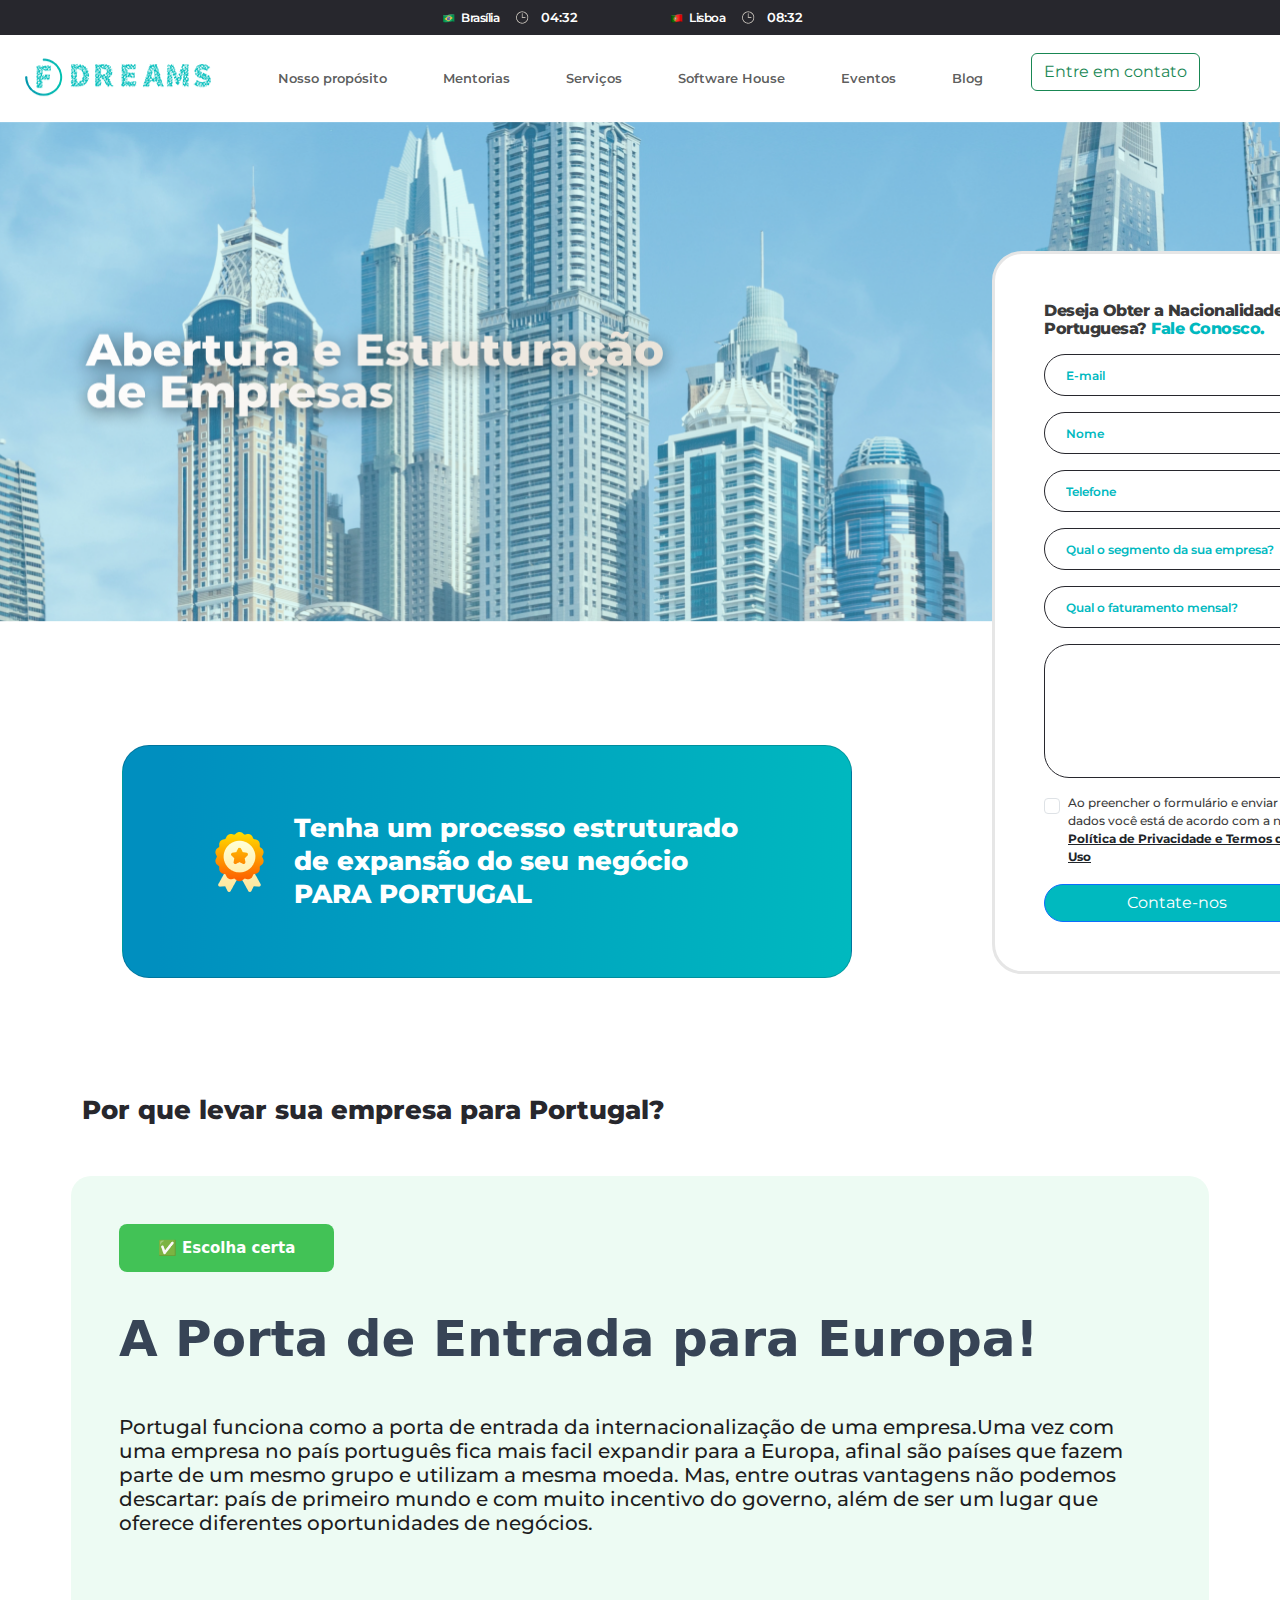
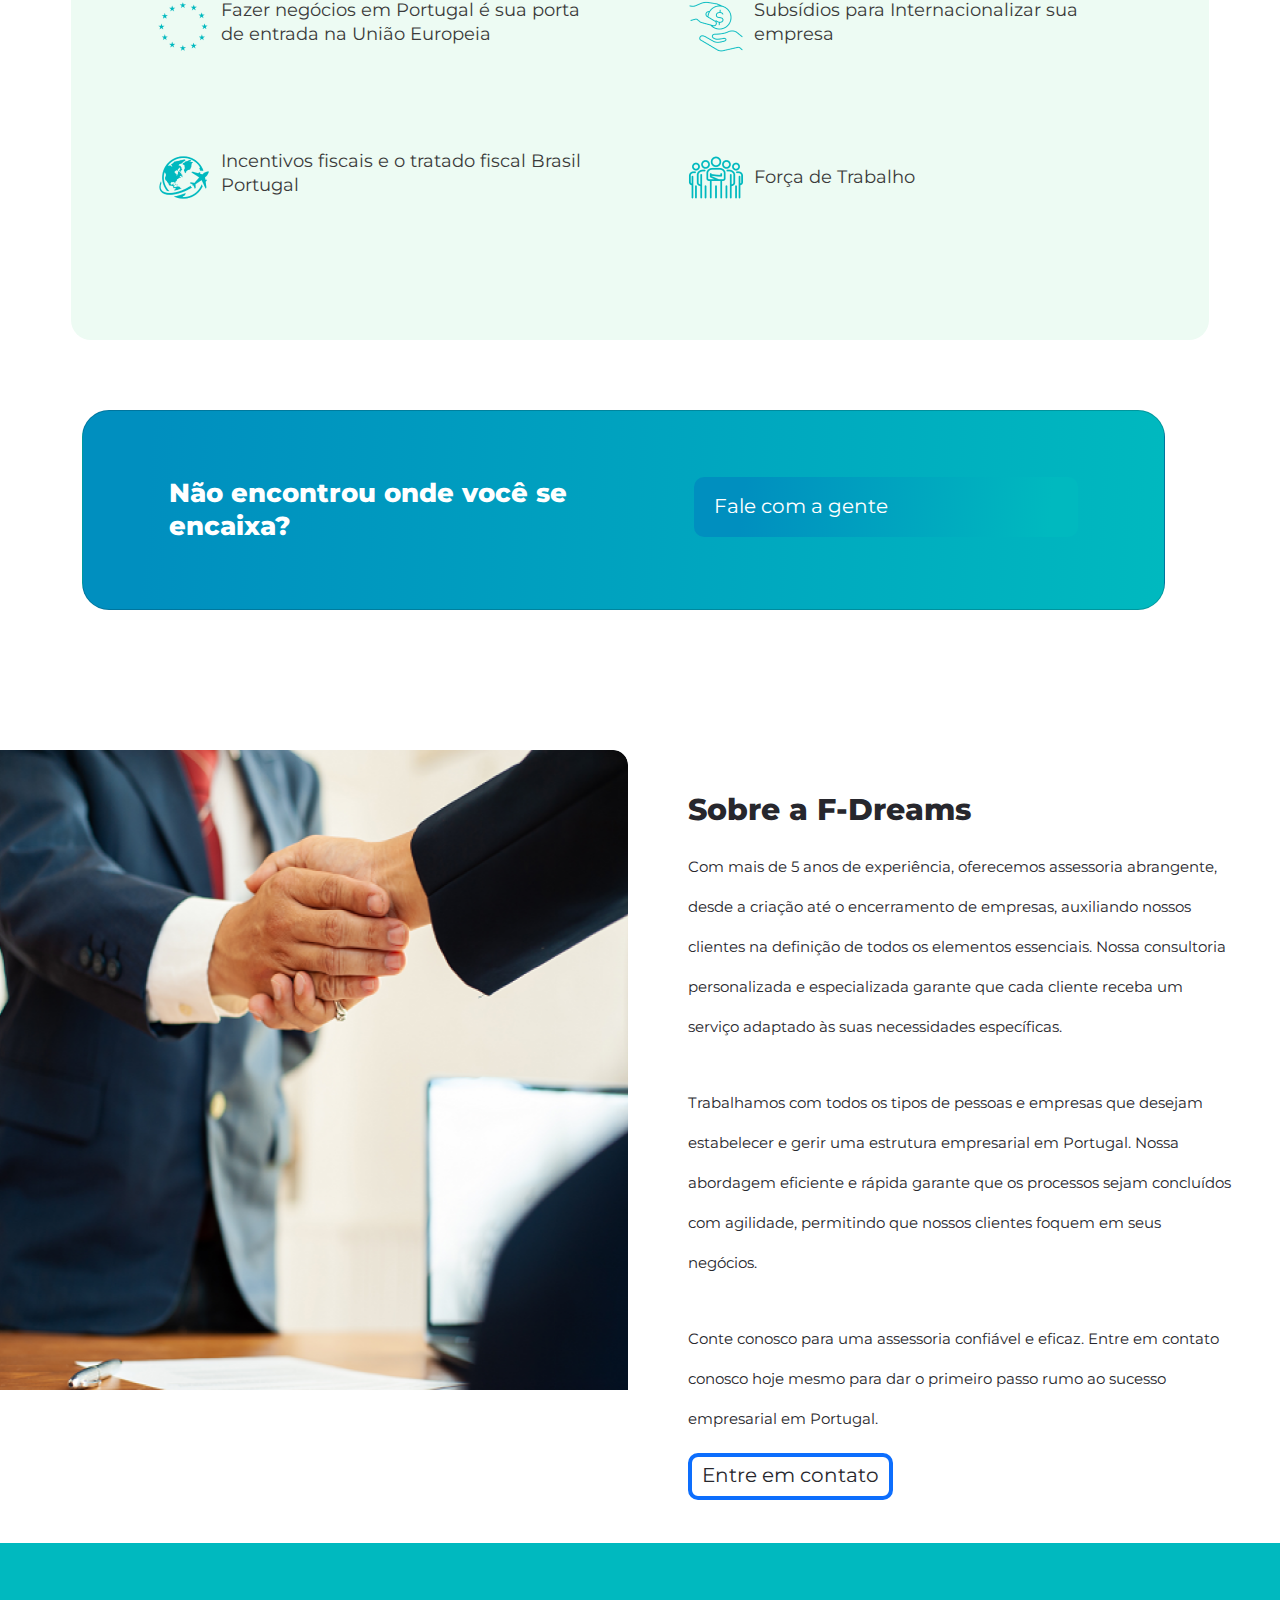
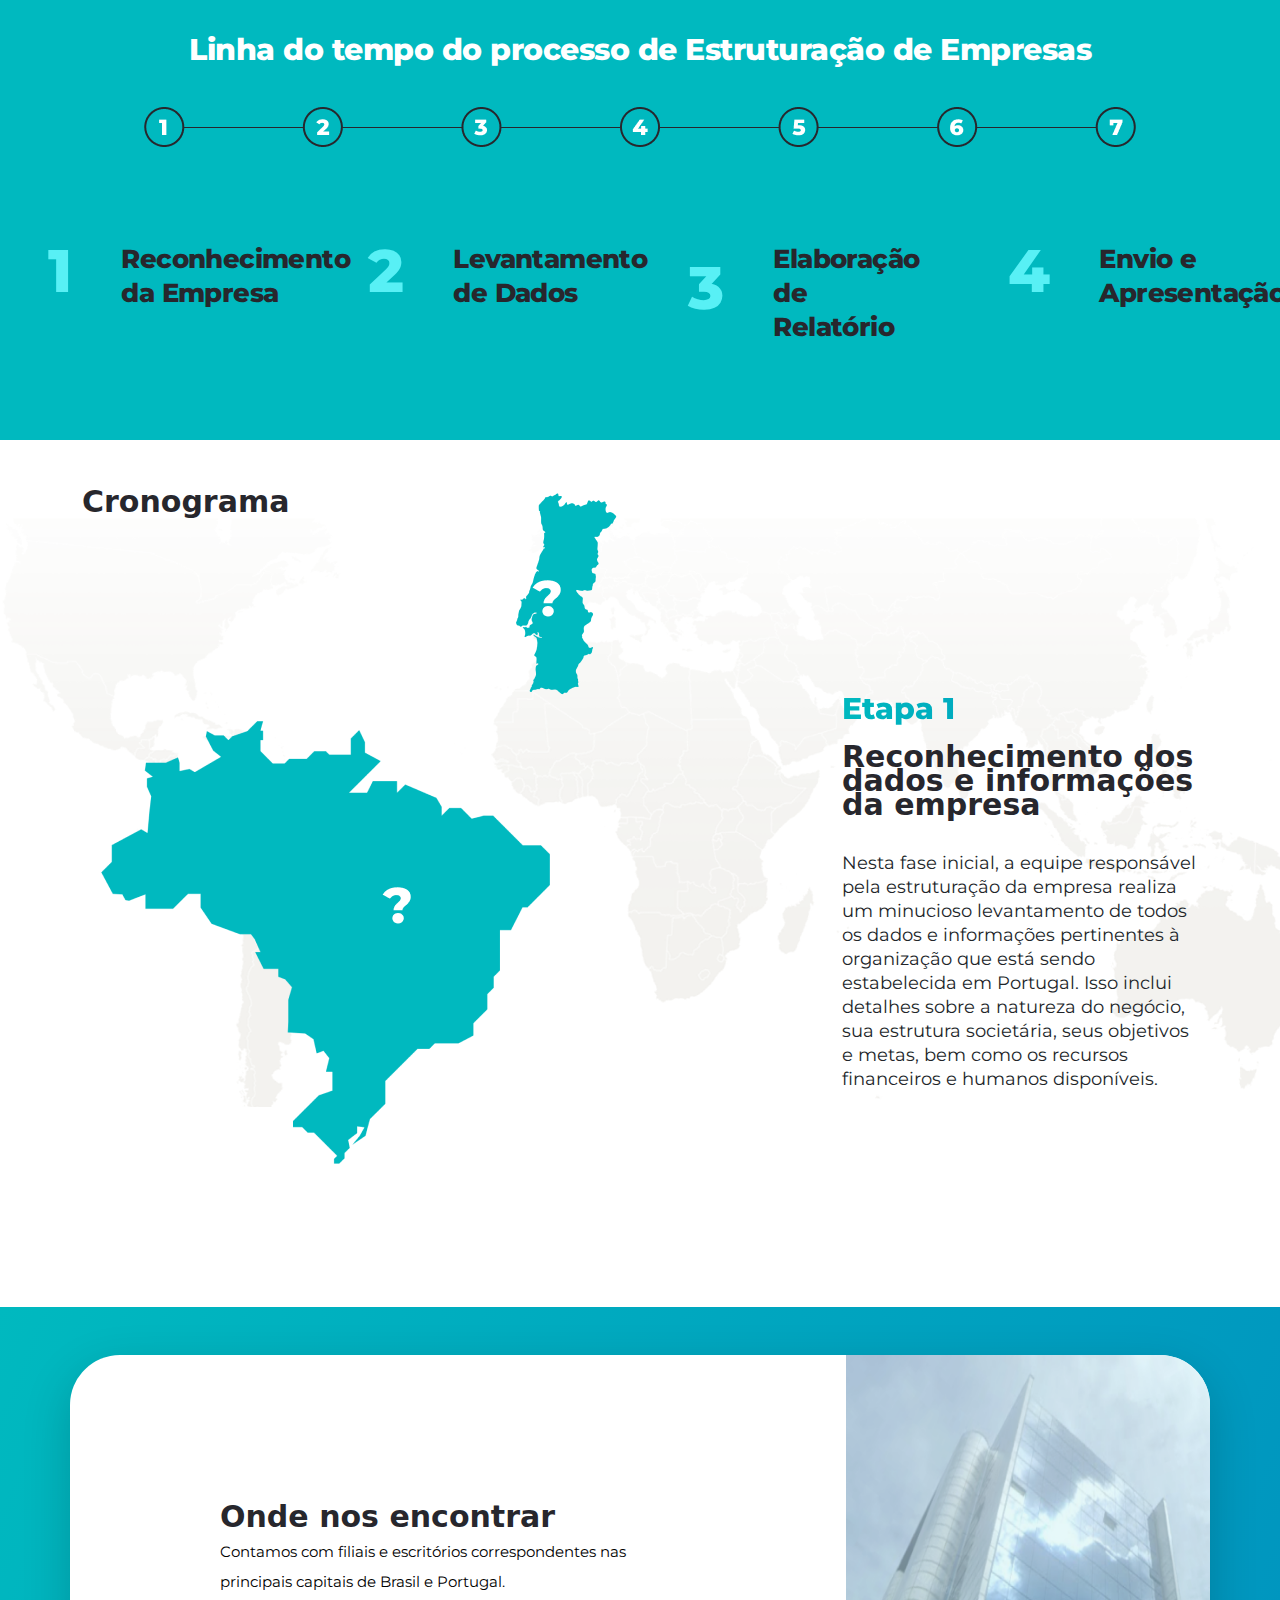
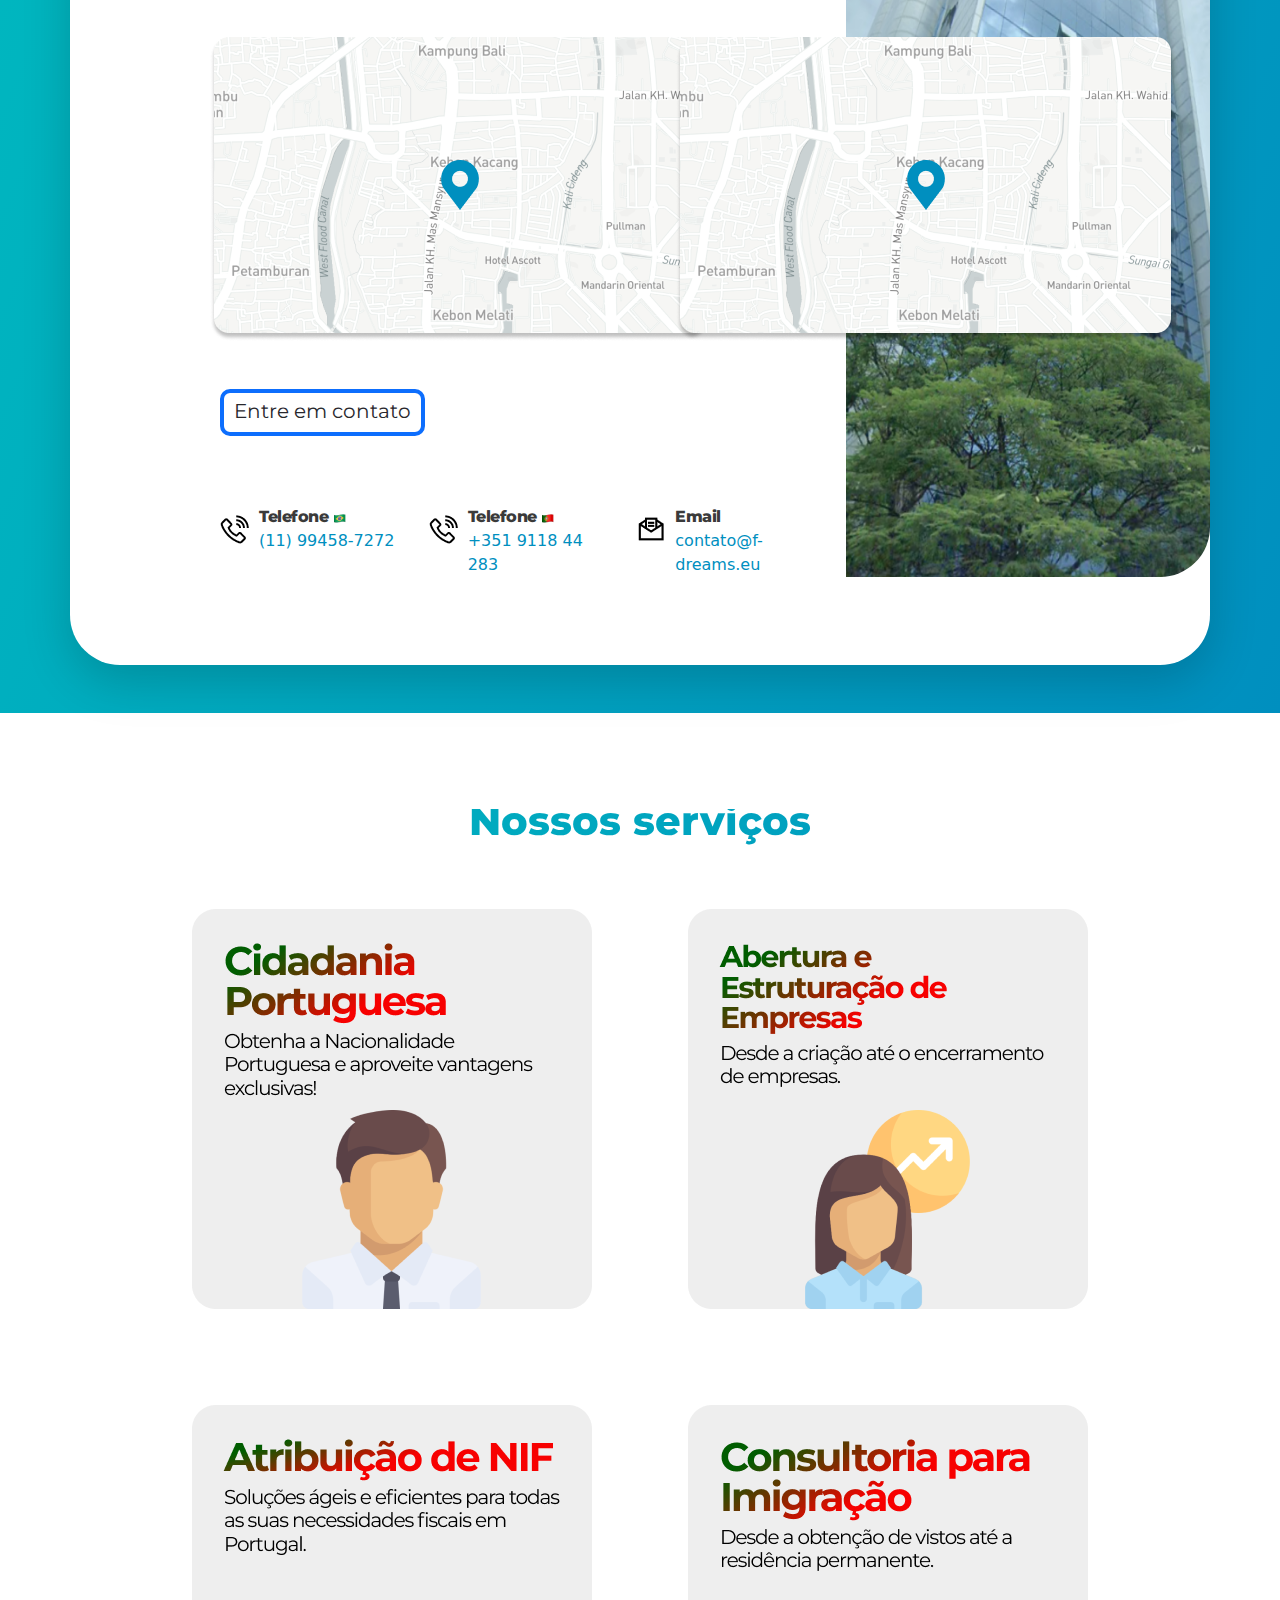
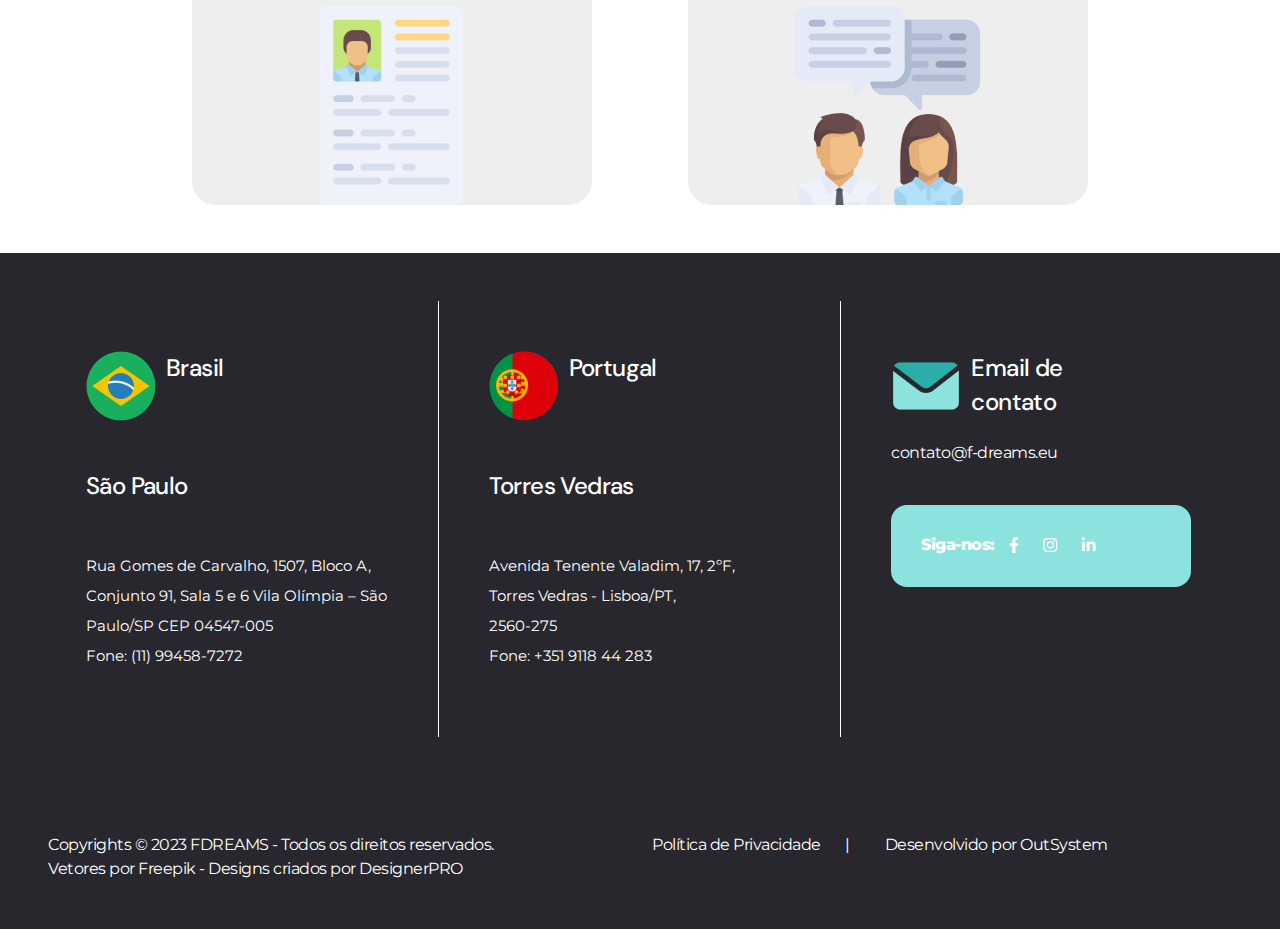
==== abertura-e-estruturacao.html @ ba60e64e "New page" ====
<!DOCTYPE html>
<html lang="en">
<head>
    <meta charset="UTF-8">
    <meta name="viewport" content="width=device-width, initial-scale=1.0">
    <link rel="stylesheet" href="./css/style.css">
    <link rel="stylesheet" href="https://cdn.jsdelivr.net/npm/bootstrap@5.3.2/dist/css/bootstrap.min.css">
    <title>abertura-e-estruturacao</title>
</head>
<body>
  
    <div class="container-fluid topNavBar">

        <div class="topbar-content">
            <img src="./images/brasilia.png" alt="brasilia">
            <span class="brasilia-text">Brasília</span>
            <img src="./images/SVG_margin.png" alt="brasilia">
            <span class="brasilia-time text-white">12:13h</span>
        </div>
        <div class="topbar-content">
            <img src="./images/pt.png" alt="Lisboa">
            <span class="brasilia-text">Lisboa</span>
            <img src="./images/SVG_margin.png" alt="clock">
            <span class="pt-time text-white">12:13h</span>

        </div>

    </div>
    <div class="container-fluid NavBar">
        <nav class="navbar navbar-expand-lg">
            <div class="container-fluid">
              <!-- Logo on the left -->
              <a class="navbar-brand" href="#">
                <img src="./images/image 2.png" alt="Your Logo" width="100%">
              </a>
              <button class="navbar-toggler" type="button" data-bs-toggle="collapse" data-bs-target="#navbarNav" aria-controls="navbarNav" aria-expanded="false" aria-label="Toggle navigation">
                <span class="navbar-toggler-icon"></span>
              </button>
              <!-- Navigation items on the right -->
              <div class="collapse navbar-collapse justify-content-end" id="navbarNav">
                <ul class="navbar-nav">
                  <li class="nav-item">
                    <a class="nav-link" href="#">Nosso propósito</a>
                  </li>
                  <li class="nav-item">
                    <a class="nav-link" href="#">Mentorias</a>
                  </li>
                  <li class="nav-item">
                    <a class="nav-link" href="#">Serviços</a>
                  </li>
                  <li class="nav-item">
                    <a class="nav-link" href="#">Software House</a>
                  </li>
                  <li class="nav-item">
                    <a class="nav-link" href="#">Eventos</a>
                  </li>
                  <li class="nav-item">
                    <a class="nav-link" href="#">Blog</a>
                  </li>
                  <li class="nav-item">
                    <button class="btn btn-outline-success me-2" type="button">Entre em contato</button>
                </li>
                </ul>
              </div>
            </div>
          </nav>
    </div>
    <div class="container-fluid home-banner-abetura">
        <div class="card card-form">
            <div class="card-body">
               <div class="pb-3"> Deseja Obter a Nacionalidade Portuguesa? <span class="pb-3" style="color: #00B9BF;">Fale Conosco.</span></div>
               <form class="row g-3">
                <div class="col-md-12">
                  <input type="email" placeholder="E-mail" class="form-control custom-input" id="inputEmail4">
                </div>
                <div class="col-md-12">
                  <input type="password" class="form-control custom-input" placeholder="Nome" id="inputPassword4">
                </div>
                <div class="col-12">
                  <input  type="text" class="form-control custom-input" id="inputAddress" placeholder="Telefone">
                </div>
                <div class="col-md-12">
                  <input type="text" class="form-control custom-input" id="inputAddress2" placeholder="Qual o segmento da sua empresa?">
                </div>
                <div class="col-md-12">
                  <input type="text" class="form-control custom-input" id="inputAddress2" placeholder="Qual o faturamento mensal?">
                </div>
                <div class="col-md-12">
                  <textarea type="text" rows="5" class="form-control" id="inputCity"></textarea>
                </div>
      
                <div class="col-md-12">
                  <div class="form-check">
                    <input class="form-check-input" type="checkbox" id="gridCheck">
                    <label class="form-check-label checkBoxText" for="gridCheck">
                        Ao preencher o formulário e enviar seus dados você está de acordo com a nossa <b><a class="text-dark">Política de Privacidade e Termos de Uso</a></b>
                    </label>
                  </div>
                </div>
                <div class="col-12">
                  <button type="submit" class="btn btn-primary from-btn">Contate-nos</button>
                </div>
              </form>
            </div>
        </div>
        <div class="card blue-card" style="top: -30px;">
            <div class="card-body d-flex align-items-center">
              <div class="best-seller-img">
                <img src="./images/best-seller 1.png" alt="">
              </div>
              <div class="best-seller-text">
                <span>Tenha um processo estruturado de expansão do seu negócio PARA PORTUGAL</span>
              </div>
            </div>
          </div>
    </div>

    <div class="container-fluid" style="padding-top: 5rem;">
      <div class="image-gallary">
        <div class="container">
          <span class="img-heading">Por que levar sua empresa para Portugal?</span>
          <div class="row">
            <div class="container section-2">
               <div class="row">
                 <div class="container p-5">
                  <div class="row">
                    <div class="col-md-12">
                      <div class="green-box">
                        ✅ Escolha certa
                      </div>
                    </div>
                    <div class="col-md-12">
                      <h1 class="green-box-heading">A Porta de Entrada para Europa!</h1>
                      <p class="green-box-p">Portugal funciona como a porta de entrada da internacionalização de uma empresa.Uma vez com uma empresa no país português fica mais facil expandir para a Europa, afinal são países que fazem parte de um mesmo grupo e utilizam a mesma moeda. Mas, entre outras vantagens não podemos descartar: país de primeiro mundo e com muito incentivo do governo, além de ser um lugar que oferece diferentes oportunidades de negócios.</p>
                    </div>
                    
                  </div>
                  <div class="row">

                    <div class="col-md-6 d-flex p-5">
                      <div>
                        <img src="./images/11.png" alt="">
                      </div>
                      <div style="padding-left: 10px;">
                        <span class="green-box-span">Fazer negócios em Portugal é sua porta de entrada na União Europeia</span>
                      </div>
                    </div>

                    <div class="col-md-6 d-flex p-5">
                     <div>
                      <img src="./images/13.png" alt="">
                     </div>
                      <div  style="padding-left: 10px;">
                        <span class="green-box-span">Subsídios para Internacionalizar sua empresa</span>
                      </div>
                    </div>

                    <div class="col-md-6  d-flex p-5">
                      <div>
                        <img src="./images/12.png" alt="">
                      </div>
                      <div  style="padding-left: 10px;">
                        <span class="green-box-span">Incentivos fiscais e o tratado 
                          fiscal Brasil Portugal</span>
                      </div>
                    </div>
                 
                    <div class="col-md-6 d-flex p-5 align-items-center">
                      <div>  
                        <img src="./images/14.png" alt="">
                      </div>
                      <div  style="padding-left: 10px;">
                        <span class="green-box-span">Força de Trabalho</span>
                      </div>
                    </div>
                  </div>
                 </div>

               </div>
            </div>
       
            <div class="col-md-12" style="padding-top: 120px;">
              <div class="card blue-card-2">
                <div class="card-body d-flex justify-content-between">
                  <div class="card-content">
                    <span>Não encontrou onde você se encaixa?</span>
                  </div>
                  <div class="card-box-content">
                    <span>Fale com a gente</span>
                  </div>
                </div>
              </div>
            </div>

        </div>
        <div>

        </div>
        
      </div>
      </div>


    </div>

    <div class="container-fluid passport-section">
      <div class="row">
        <div class="col-md-6 img-box" style="padding-left: 0px;">
          <img src="./images/passaporte-brasileiro-e-portugues 2.png" alt="">
        </div>
        <div class="col-md-6 p-5">
   
          <div class="passport-text">
            <div class="headline-text">
              <span>Sobre a F-Dreams</span>
            </div>
            <p style="padding-left: 0px;">Com mais de 5 anos de experiência, oferecemos assessoria abrangente, desde a criação até o encerramento de empresas, auxiliando nossos clientes na definição de todos os elementos essenciais. Nossa consultoria personalizada e especializada garante que cada cliente receba um serviço adaptado às suas necessidades específicas. </p>

             <p style="padding-left: 0px;">Trabalhamos com todos os tipos de pessoas e empresas que desejam estabelecer e gerir uma estrutura empresarial em Portugal. Nossa abordagem eficiente e rápida garante que os processos sejam concluídos com agilidade, permitindo que nossos clientes foquem em seus negócios.</p>  
              
             <p style="padding-left: 0px;"> Conte conosco para uma assessoria confiável e eficaz. Entre em contato conosco hoje mesmo para dar o primeiro passo rumo ao sucesso empresarial em Portugal.</p>
          </div>
          <div class="passport-btn" style="margin-left:0">
  
            <a href=""><span>Entre em contato</span></a>
    
          </div>
         
        </div>

      </div>
    </div>

    <div class="container-fluid portuguese-nationality-timeline">
      <div class="row">
        <div class="container innner-container-1">
          <div class="row">
            <div class="col-md-12 timeline-head-itmes">
              <span>Linha do tempo do processo de Estruturação de Empresas</span>
              <img src="./images/div.etapas.png" alt="">
            </div>

            <div class="col-md-3 p-5">
              <div class="d-flex align-items-center pb-5">
                <div class="item-num">
                  <span>1</span>
              </div>
              <div class="item-content " style="padding-left:50px">
                  <div class="item-head">
                    <span>Reconhecimento
                      da Empresa</span>
                  </div>
              </div>

              </div>
            </div>

            <div class="col-md-3 p-5">
              <div class="d-flex align-items-center pb-5">
                <div class="item-num">
                  <span>2</span>
              </div>
              <div class="item-content " style="padding-left:50px">
                  <div class="item-head">
                    <span>Levantamento de Dados</span>
                  </div>
              </div>

              </div>
            </div>

            <div class="col-md-3 p-5">
              <div class="d-flex align-items-center pb-5">
                <div class="item-num">
                  <span>3</span>
              </div>
              <div class="item-content " style="padding-left:50px">
                  <div class="item-head">
                    <span>Elaboração de Relatório</span>
                  </div>
              </div>

              </div>
            </div>

            <div class="col-md-3 p-5">
              <div class="d-flex align-items-center pb-5">
                <div class="item-num">
                  <span>4</span>
              </div>
              <div class="item-content " style="padding-left:50px">
                  <div class="item-head">
                    <span>Envio e Apresentação</span>
                  </div>
              </div>

              </div>
            </div>

          </div>
     
        </div>
       

      </div>
    </div>


  <div class="container-fluid section-1" style="
  margin-top: 50px;
">
     <div class="row">
      <div class="col-md-12">
        <div class="container">
          <div class="row">
             <div class="col-md-4">
              <h1 class="global-text-design">Cronograma</h1>
             </div>
             <div class="col-md-8">
              <div class="abetura-map1">
                <img src="./images/2.png" alt="">
              </div>
              <div class="abetura-map1-icon">
                <img src="./images/_.png" alt="">
              </div>

             </div>
          </div>
          <div class="row">
    
             <div class="col-md-8">
              <div class="abetura-map2">
                <img src="./images/1.png" alt="">
              </div>
              <div class="abetura-map2-icon">
                <img src="./images/_.png" alt="">
              </div>

             </div>
             <div class="col-md-4 lower-ma-side-content" style="margin-top: 170px;">
              <h2 class="pb-3">Etapa 1</h2>
              <h3 class="pb-3">Reconhecimento dos dados e 
                informações da empresa</h3>
              <p class="text-dark">Nesta fase inicial, a equipe responsável pela estruturação da empresa realiza um minucioso levantamento de todos os dados e informações pertinentes à organização que está sendo estabelecida em Portugal. Isso inclui detalhes sobre a natureza do negócio, sua estrutura societária, seus objetivos e metas, bem como os recursos financeiros e humanos disponíveis.</p>

             </div>
          </div>
        </div>
      </div>
    </div>
  </div>

  <div class="container-fluid p-5" style="background: linear-gradient(112deg, #00B9BF 0%, #008FBF 100%); margin-top: 200px;
  ">
    <div class="container bg-white rounded-lg shadow-lg " style="border-radius: 50px;padding: 0px;height: 910px;">
        <div class="row">
            <div class="col-md-8">
                <div class="content-text">
                  <h1 class="global-text-design">Onde nos encontrar</h1>
                  <p class= global-text-design-p" style=" color: black;">Contamos com filiais e escritórios correspondentes nas principais capitais de Brasil e Portugal.</p>
                </div>
                <div class="container" style="position: relative; margin-top: -126px;">
                  <div class="row">
                     <div class="col-md-6"  style="
                     padding-left: 140px;
                 ">
                      <img src="./images/Component 6.png" alt="">
                     </div>
                     <div class="col-md-6"  style="
                     padding-left: 230px;
                 ">
                      <img src="./images/Component 6.png" alt="">
                     </div>

                  
                  </div>
       
                </div>
                <div class="passport-btn" style="padding-top:50px; padding-left: 100px;">
  
                  <a href=""><span>Entre em contato</span></a>
          
                </div>
                <div class="row mt-4" style="padding-left:150px;padding-top: 50px;">
                  <div class="col-md-4  d-flex">
                    <div style="
                    padding-top: 10px;
                    padding-right: 10px;
                ">
                      <img src="./images/Frame 831.png" alt="">

                    </div>
                    <div>
                      <span>Telefone <img src="./images/brasilia.png" alt=""></span><br>
                      <a style="text-decoration: none; color: #008FBF;" href="">(11) 99458-7272</a>
                    </div>
                  
                  
  
                  </div>
                  <div class="col-md-4 d-flex">
                    <div style="
                    padding-top: 10px;
                    padding-right: 10px;
                ">
                      <img src="./images/Frame 831.png" alt="">
                    </div>
                    <div>
                      <span>Telefone <img src="./images/pt.png" alt=""></span><br>
                      <a  style="text-decoration: none; color: #008FBF;" href="">+351 9118 44 283</a>
                    </div>
                
                     
                  </div>
                  <div class="col-md-4 d-flex">
                    <div  style="
                    padding-top: 10px;
                    padding-right: 10px;
                ">
                      <img src="./images/Frame 833.png" alt="">
                    </div>
                    <div>
                      <span>Email</span><br>
                      <a  style="text-decoration: none; color: #008FBF;" href=""> contato@f-dreams.eu </a>
                    </div>
                   
                    
                    
                  </div>
              </div>
            </div>
            <div class="col-md-4 d-flex justify-content-end "  >
                <div class="overflow-hidden" style="width: 100%; height: auto;">
                    <img src="./images/Mask group.png" alt="Image" class="w-100 h-100" style="border-radius:0px 50px 50px 0px;">
                </div>
            </div>
        </div>

    </div>
</div>
<div class="container-fluid pt-5 mt-5">
  <div class="row">
    <h1 style="
    font-family: Montserrat;
    font-size: 40px;
    font-weight: 800;
    line-height: 24px;
    letter-spacing: 0em;
    text-align: center;
    background: linear-gradient(90.64deg, #00B9BF 0%, #008FBF 107.98%);
    -webkit-background-clip: text; /* For Safari/Chrome */
    background-clip: text;
    color: transparent;
    padding-bottom: 20px;"
    >Nossos serviços</h1>
      <div class="col-md-6 p-5">
          <div class="d-flex justify-content-center " style="float: right;">
              <img src="./images/Top Card.png" alt="">
          </div>
      </div>
      <div class="col-md-6 p-5">
          <div class="d-flex justify-content-center" style="float: left;">
              <img src="./images/Top Card (1).png" alt="">
          </div>
      </div>
      <div class="col-md-6 p-5">
          <div class="d-flex justify-content-center" style="float: right;">
              <img src="./images/Bottom Card.png" alt="">
          </div>
      </div>
      <div class="col-md-6 p-5">
          <div class="d-flex justify-content-center" style="float: left;">
              <img src="./images/Bottom Card (1).png" alt="">
          </div>
      </div>
  </div>
</div>
<div class="container-fluid" style="background-color: #27272D">
  <div class="row">
    <div class="container p-5">
      <div class="row">
        <div class="col-md-4" style="border-right: 1px solid white;padding: 50px;">
          <div class="d-flex pb-5">
             <div>
                <img src="./images/4.png" alt="">
             </div>
             <div style="padding-left: 10px;">
              <span class="country-font ">Brasil</span>
             </div>
            
          </div>
          <span class="country-font" style="padding-top: 10px;">São Paulo</span>
          <p class="pt-5">Rua Gomes de Carvalho, 1507, Bloco A,<br>
            Conjunto 91, Sala 5 e 6 Vila Olímpia – São <br>
            Paulo/SP CEP 04547-005 <br>
            Fone: (11) 99458-7272</p>
        </div>
        <div class="col-md-4"style="border-right: 1px solid white;padding: 50px;">
          <div class="d-flex pb-5">
            <div>
               <img src="./images/3.png" alt="">
            </div>
            <div style="padding-left: 10px;">
             <span class="country-font ">Portugal</span>
            </div>
           
         </div>
         <span class="country-font" style="padding-top: 10px;">Torres Vedras</span>
         <p class="pt-5">Avenida Tenente Valadim, 17, 2ºF,<br>
          Torres Vedras - Lisboa/PT,<br>
          2560-275 <br>
          Fone: +351 9118 44 283</p>
        </div>
        <div class="col-md-4"style="padding: 50px;">
          <div class="d-flex" style="padding-bottom: 20px;
          ">
            <div>
               <img src="./images/2 (1).png" alt="">
            </div>
            <div style="padding-left: 10px;">
             <span class="country-font ">Email de <br> contato</span>
            </div>
           
         </div>
         <span style="padding-top: 20px; padding-bottom: 10px; color: #FFFFFF;font-weight: 400; font-size: 16px;">contato@f-dreams.eu</span>

         <div style="width: 300px;
         height:82px;
         padding: 23.2px 79.37px 24.21px 30px;
         border-radius: 16px;
         background: #8CE3DE;
         margin-top: 40px;
        ">
          <span class="text-white">Siga-nos: <img src="./images/List (1).png" alt=""></span>
         </div>
      
        </div>
       
      </div>
    </div>
    <div class="container p-5">
      <div class="row">
        <div class="col-md-6">
          <span style=" color: #FFFFFF;font-weight: 400; font-size: 16px;">Copyrights © 2023 FDREAMS - Todos os direitos reservados. <br>
            Vetores por Freepik - Designs criados por DesignerPRO</span>
        </div>
    
        <div class="col-md-6">
          <div class="footer-bottom-link">
            <span style=" color: #FFFFFF;font-weight: 400; font-size: 16px;">Política de Privacidade &nbsp; &nbsp;&nbsp; &nbsp;|&nbsp; &nbsp;&nbsp; &nbsp;&nbsp; &nbsp; Desenvolvido por OutSystem</span>
          </div>
        </div>

      </div>
    </div>

  </div>

</div>

    <script src="./js/main.js"></script>
    <script src="https://cdn.jsdelivr.net/npm/bootstrap@5.3.2/dist/js/bootstrap.bundle.min.js"></script>
</body>
</html>
---- css/style.css ----
@import url('https://fonts.googleapis.com/css2?family=DM+Sans:opsz,wght@9..40,500&family=Montserrat:wght@300;400;600;700&family=Roboto:wght@400;500&display=swap');
body{
    padding: 0;
    margin: 0;
    font-family: Montserrat;
}
.topNavBar{

  background-color: #27272D;
  width: 100vw;
  height: 35px;
  display: flex;
  align-items: center;
  justify-content: center;

}
.topbar-content{

    width: 227.98px;
    height: 35px;
    padding: 0px 55px 0px 30px;
    
}
.brasilia-text{

    font-family: Montserrat;
    font-size: 12px;
    font-weight: 600;
    line-height: 35px;
    color: white;

}
.brasilia-time{

    font-family: Montserrat;
    font-size: 13px;
    font-weight: 600;
    line-height: 35px;
    letter-spacing: 0em;
    text-align: left;    

}
.pt-time{

    font-family: Montserrat;
    font-size: 13px;
    font-weight: 600;
    line-height: 35px;
    letter-spacing: 0em;
    text-align: left;    

}
.NavBar{
    
    padding-right: 40px !important;
}
.nav-item{
 
    font-family: Montserrat;
    font-size: 13px;
    font-weight: 600;
    line-height: 35px;
    letter-spacing: 0em;
    text-align: left;
    padding-right: 20px;
    padding-left: 20px;
}
.home-banner{
    background-image: url('../images/Hero\ Banner.png');
    height: 500px;
    width: 100vw;
}
.card-form{

    width: 370px;
    height: 610.97px;
    top: 129.13px;
    left: 980px;
    padding: 32px 33px 33px 33px !important;
    border-radius: 30px !important;
    border: 3px solid #E6E6E6 !important;
    
}
.card-body div, span{

    font-family: Montserrat;
    font-size: 16px;
    font-weight: 800;
    line-height: 18px;
    letter-spacing: -0.5px;
    text-align: left;
    color: #3A3A3A;

    
    
}
.from-btn{
    width: 100%;
    border: 1px;
    border-radius:30px !important ;
    background-color: #00B9BF !important;
}
.checkBoxText{

    font-family: Montserrat;
    font-size: 12px;
    font-weight: 500;
    line-height: 18px;
    letter-spacing: 0em;
    text-align: left;

}

.custom-input{

    width: 304px;
    height: 42px;
    padding: 13px 21px 14px 21px !important;
    border-radius: 25px !important;
    border: 1px solid #27272D !important;

}
.custom-input::placeholder{

    font-family: Montserrat;
    font-size: 12px !important;
    font-weight: 600 !important;
    line-height: 15px !important;
    letter-spacing: 0em !important;
    text-align: left !important;
    color: #00B9BF !important;

}
.card-body textarea {
   
    
    resize: none; /* Prevent textarea from being resizable */
    outline: none; /* Remove the default focus outline */
    border-radius: 25px !important;
    border: 1px solid #27272D !important;
}

.blue-card{
    width: 730px;
    height:178.72px;
    left: 110px;
    padding: 50px 70px 50px 70px;
    border-radius: 27px !important;

}
.blue-card{
    background: linear-gradient(93.68deg, #008FBF 6.37%, #00B9BF 100.01%);
    margin-top: -70px;

}
.best-seller-img{

    width: 60px;
    height: 60px;
    margin-right:25px;
}
.best-seller-text span{

    font-family: Montserrat;
    font-size: 26px;
    font-weight: 800;
    line-height: 33px;
    letter-spacing: 0em;
    text-align: left;
    color: white;

}
.image-gallary{
   
    margin-top: 400px;

}
.image-container {
    position: relative;
    overflow: hidden;
    padding-top: 40px;

}

.div-img {
    max-width: 100%;
    height: auto;
}

.div-text {
    position: absolute;
    bottom: 20%;
    left: 40%;
    background-color: #FFFFFF;
    color: #00B9BF;
    padding: 5px 10px;
    font-size: 16px;
    border-radius: 15px;
    text-align: center;
}
.img-heading{

    font-family: Montserrat;
    font-size: 26px;
    font-weight: 800;
    line-height: 14px;
    letter-spacing: 0em;
    text-align: left;
    color: #27272D;

}
.blue-card-2{
width: 97%;
height:160px;
padding: 50px 70px 50px 70px;
border-radius: 27px !important;
background: linear-gradient(93.68deg, #008FBF 6.37%, #00B9BF 100.01%);

}

.card-box-content{

    width:386px;
    height: 60px;
    padding: 20px 0.01px 0px 20px;
    border-radius: 10px;
    border: 2px;
    gap: 10px;
    background: linear-gradient(96.09deg, #008FBF 13.1%, #00B9BF 92.33%);
 
    


}
.card-content span{

    font-family: Montserrat;
    font-size: 26px;
    font-weight: 800;
    line-height: 33px;
    letter-spacing: 0em;
    text-align: left;
    color: white;
    

}
.card-box-content span{

    font-family: Montserrat;
    font-size: 20px;
    font-weight: 400;
    letter-spacing: 0em;
    color: white;

}
.passport-section{
    margin-top: 140px;
}
.img-box img{

    width: 100%;
    height: 640px;
    border-radius: 0px 15px 0px 0px;
}
.headline-img img{
    width: 40px;
    height: 40px;
}
.headline-text span{
    
    font-family: Montserrat;
    font-size: 30px;
    font-weight: 800;
    line-height: 24px;
    letter-spacing: 0em;
    text-align: left;
    color: #27272D;

    

}
.passport-text p{

    font-family: Montserrat;
    font-size: 15px;
    font-weight: 400;
    line-height: 40px;
    letter-spacing: 0em;
    text-align: left;
    padding-top: 20px;
    padding-left: 55px;
    color: #27272D;

}
.passport-btn{

    margin-left: 50px;

}
.passport-btn a{

    text-decoration: none;
    padding: 10px;
    border-radius: 10px;
    border: 4px solid;
    border-color: linear-gradient(95.62deg, #008FBF 10.43%, #00B9BF 77.24%);

}
.passport-btn a span{

    font-family: Montserrat;
    font-size: 20px;
    font-weight: 400;
    line-height: 40px;
    letter-spacing: 0em;
    text-align: left;
    color:  #27272D;

}
.avg-deadlines{

    background: linear-gradient(144.31deg, #00B9BF 20.9%, #008FBF 106.96%);

}
.design-sem-1 img{
    height: 40px;
    width: 40px;
}
.design-sem1-text .heading-span{

    font-family: Montserrat;
    font-size: 30px;
    font-weight: 800;
    line-height: 24px;
    letter-spacing: 0em;
    text-align: left;
    color: #FFFFFF;
    

}
.design-sem1-text{
    margin: 10px 20px;

}
.design-sem1-p{
    padding-top: 50px;

    
}
.design-sem1-p , p{
    text-align: left;
    font-family: Montserrat;
    font-size: 15px;
    font-weight: 400;
    line-height: 30px;
    letter-spacing: 0em;
    text-align: left;
    color: #FFFFFF;
    
}
.table-primary {
    --bs-table-bg: #028ba5 !important;
}

table th{
 
    font-size: 14px;
    font-weight: 800;
    line-height: 14px;
    letter-spacing: -0.5px;
    text-align: left;
    color: white !important;
}
.table-btn a{

    text-decoration: none;
    padding: 10px;
    border-radius: 10px;
    border: 4px solid;
    background: linear-gradient(144.31deg, #00B9BF 20.9%, #008FBF 106.96%);
    border: 4px solid;
    border-color: linear-gradient(95.36deg, #00B9BF 38.33%, #008FBF 95.05%);



}

.table-btn a span{

    font-family: Montserrat;
    font-size: 20px;
    font-weight: 400;
    line-height: 40px;
    letter-spacing: 0em;
    text-align: left;
    color:  #ffffff;

}
.table-text span{
    color: white;
    font-size: 14px;
    font-weight: 500;
    line-height: 21px;
    letter-spacing: 0em;
    text-align: left;
    padding-bottom: 10px;

}
/* portuguese-nationality-timeline */
.portuguese-nationality-timeline{

    padding-top: 100px;
    background: #00B9BF;

}
.timeline-head-itmes{
    text-align: center;
}
.timeline-head-itmes span{

    font-size: 30px;
    font-weight: 800;
    line-height: 14px;
    letter-spacing: -0.5px;
    color: white;


}
.timeline-head-itmes img{
    
    padding-top: 40px;

}
.item-num span{
 color:#58F0F5;
font-size: 60px;
font-weight: 800;
line-height: 34px;
letter-spacing: -0.6000000238418579px;
text-align: center;

}
.item-content .item-head span{

    font-size: 26px;
    font-weight: 800;
    line-height: 34px;
    letter-spacing: -0.6000000238418579px;
    text-align: left;
    color: #27272D;

}
.item-content .item-text span{

    font-size: 20px;
    font-weight: 400;
    line-height: 34px;
    letter-spacing: -0.6000000238418579px;
    text-align: left;
    color: white;

}
.total-div{
    display: flex;
    justify-content: center;
}
.passport-section-img{
    position: absolute;
    left: 100px;
}
.passport-section-banner{
    background: linear-gradient(91.79deg, rgba(0, 185, 191, 0.8) 13.1%, rgba(0, 143, 191, 0.8) 98.12%);
    width: 1162px;
    height: 189px;
    top: 335px;
    border-radius: 10px;
    position:relative ;
}
.passport-section-banner-head h1{
    font-size: 90px;
    font-weight: 900;
    line-height: 40px;
    letter-spacing: -0.055em;
    text-align: left;
    color: white;
}
.passport-section-banner-content{
    text-align: left;
    padding-left: 25px;
}
.passport-section-banner-content h2{

        font-size: 50px;
        font-weight: 700;
        line-height: 40px;
        letter-spacing: -0.055em;
        text-align: left;
        color: white;

}
.passport-section-banner-content, .passport-section-banner-text, .passport-section-banner-link{

    font-size: 30px;
    font-weight: 400;
    line-height: 40px;
    letter-spacing: -0.055em;
    color: white;

}
.section-1{
    background-image: url(../images/div.mapa.png);
    background-size: cover;
    background-position: center;
    background-repeat: no-repeat;
    min-height: 500px; 
    
}
.map1{
    position:absolute;
}
.map1-icon{
    position:relative;
    left: 15px;
}
.map2{
    position:absolute;
}
.map2-icon{
    position:relative;
    top: 170px;
    left: 240px;
   
    
}
.lower-ma-side-content h2{

    font-family: Montserrat;
    font-size: 30px;
    font-weight: 800;
    line-height: 24px;
    letter-spacing: 0em;
    text-align: left;
    background: linear-gradient(92.48deg, #00B9BF 0%, #008FBF 99.83%);
    -webkit-background-clip: text; /* For Safari/Chrome */
    background-clip: text;
    color: transparent;

}
.global-text-design{
    font-size: 30px;
    font-weight: 800;
    line-height: 24px;
    letter-spacing: 0em;
    text-align: left;
    color: #27272D;
}
.global-text-design-p{
    font-size: 18px;
    font-weight: 400;
    line-height: 24px;
    letter-spacing: 0em;
    text-align: left;
    padding-top: 10px;
}
.lower-ma-side-content h3{

    font-size: 30px;
    font-weight: 800;
    line-height: 24px;
    letter-spacing: 0em;
    text-align: left;
    color: #27272D;

}
.lower-ma-side-content p{

    font-size: 18px;
    font-weight: 400;
    line-height: 24px;
    letter-spacing: 0em;
    text-align: left;
    padding-top: 10px;
    

}
.content-text{
    padding: 150px;
}
.country-font{
    font-family: DM Sans;
    font-size: 24px;
    font-weight: 500;
    line-height: 34px;
    letter-spacing: -0.6000000238418579px;
    text-align: left;
    color: #FFFFFF;
    
}
.home-banner-abetura{
    background-image: url('../images/Hero\ Banner2.png');
    background-size: cover;
    height: 500px;
    width: 100vw;
    background-position-x: center;
}

.section-2{
    background-color: #EDFBF3;
    max-width: 1138px !important;
    height: 764px;
    top: 50px;
    position: relative;
    border-radius: 20px;
}
.green-box{
    background-color: #42C256;
    width: 215px;
    height:48px;
    padding: 12px 24px 12px 24px;
    border-radius: 8px;
    color: white;
    font-size: 15px;
    font-weight: 700;
    line-height: 24px;
    letter-spacing: 0px;
    text-align: center;


}
.green-box-heading{
    font-size: 50px;
    font-weight: 700;
    line-height: 55px;
    letter-spacing: 0px;
    text-align: left;
    color: #374456;
    padding-top: 40px;
}
.green-box-p{
    font-size: 20px;
    font-weight: 500;
    line-height: 24px;
    letter-spacing: 0px;
    text-align: left;
    color: #1D1D1D;
    padding-top: 40px;
}
.green-box-span{
    font-size: 18px;
    font-weight: 400;
    line-height: 20px;
    letter-spacing: 0em;
    text-align: left;
    
    
}
.abetura-map1{
    position:absolute;
    
}
.abetura-map1-icon{
    position:relative;
    left: 70px;
    top: 90px;
}
.abetura-map2{
    position:absolute;
    margin-top: 172px;
    ;
}
.abetura-map2-icon{
    position:relative;
    top: 360px;
    left: 300px;
   
    
}
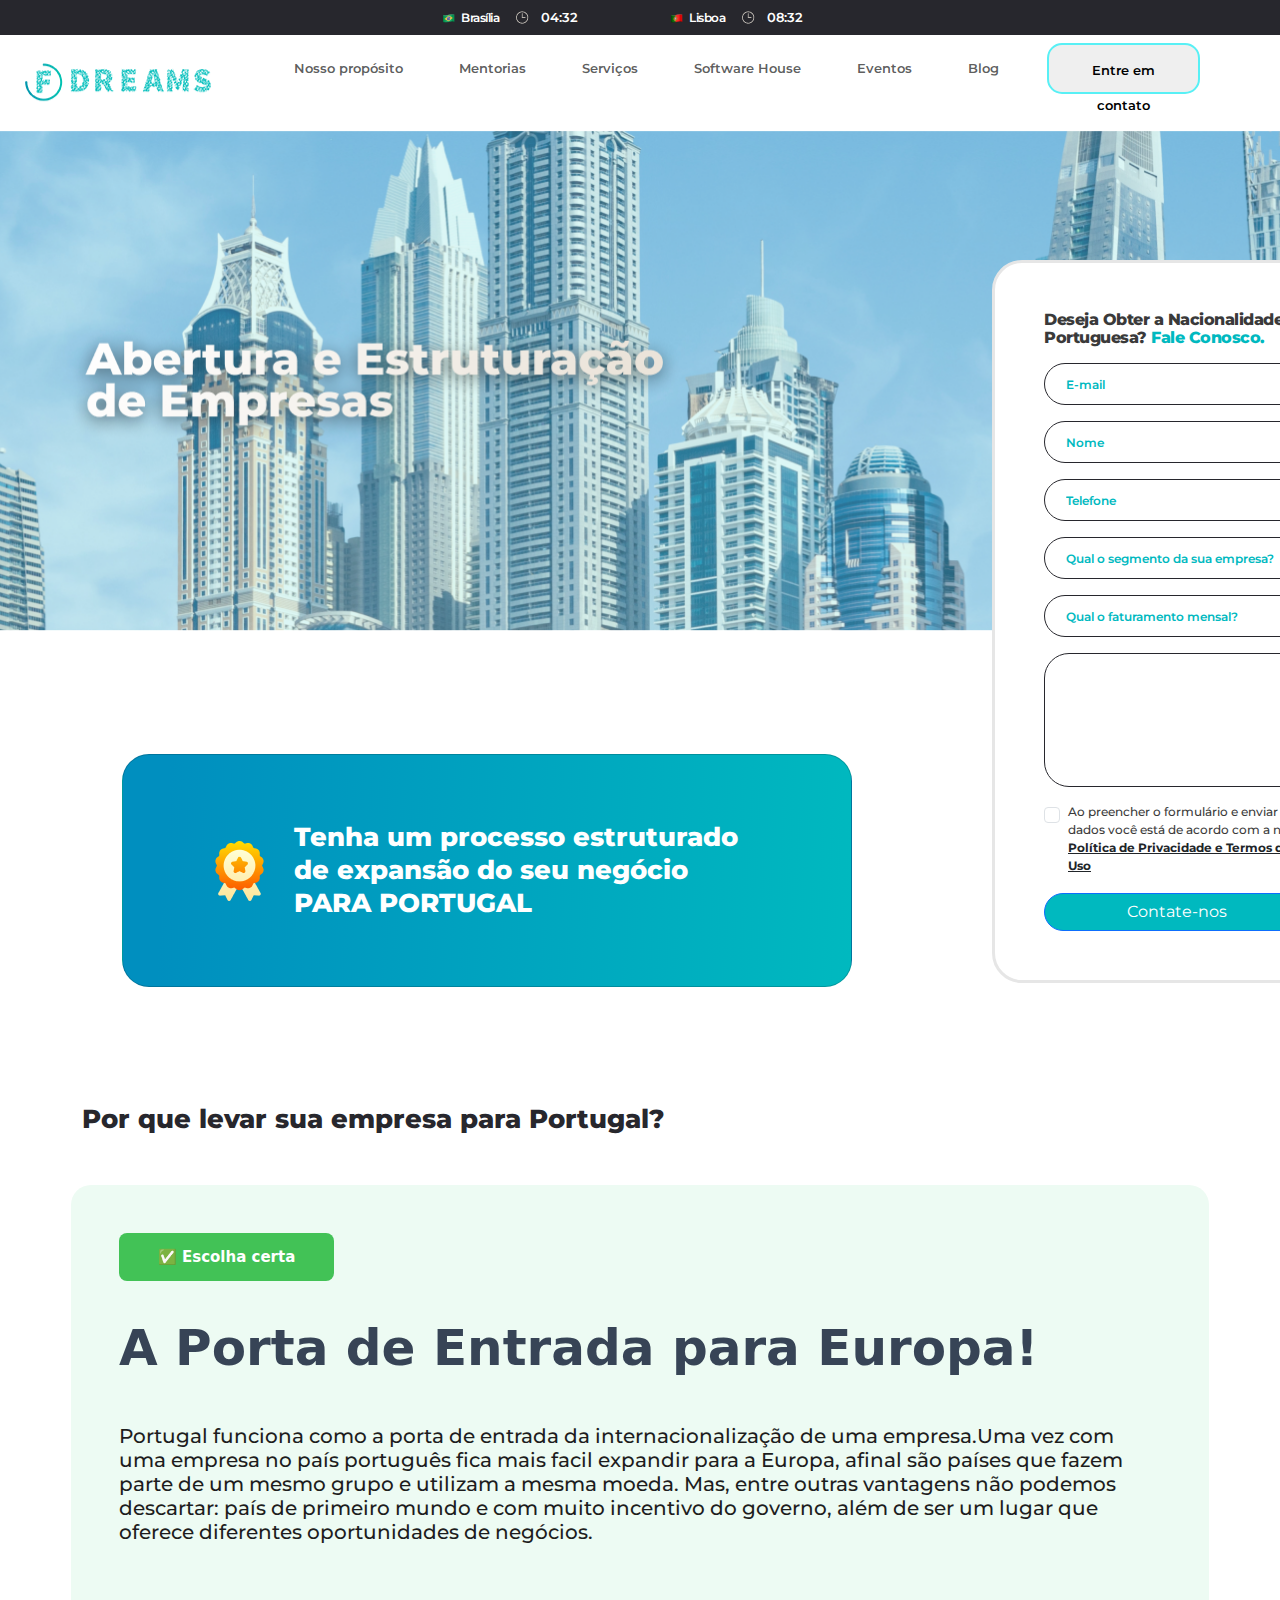
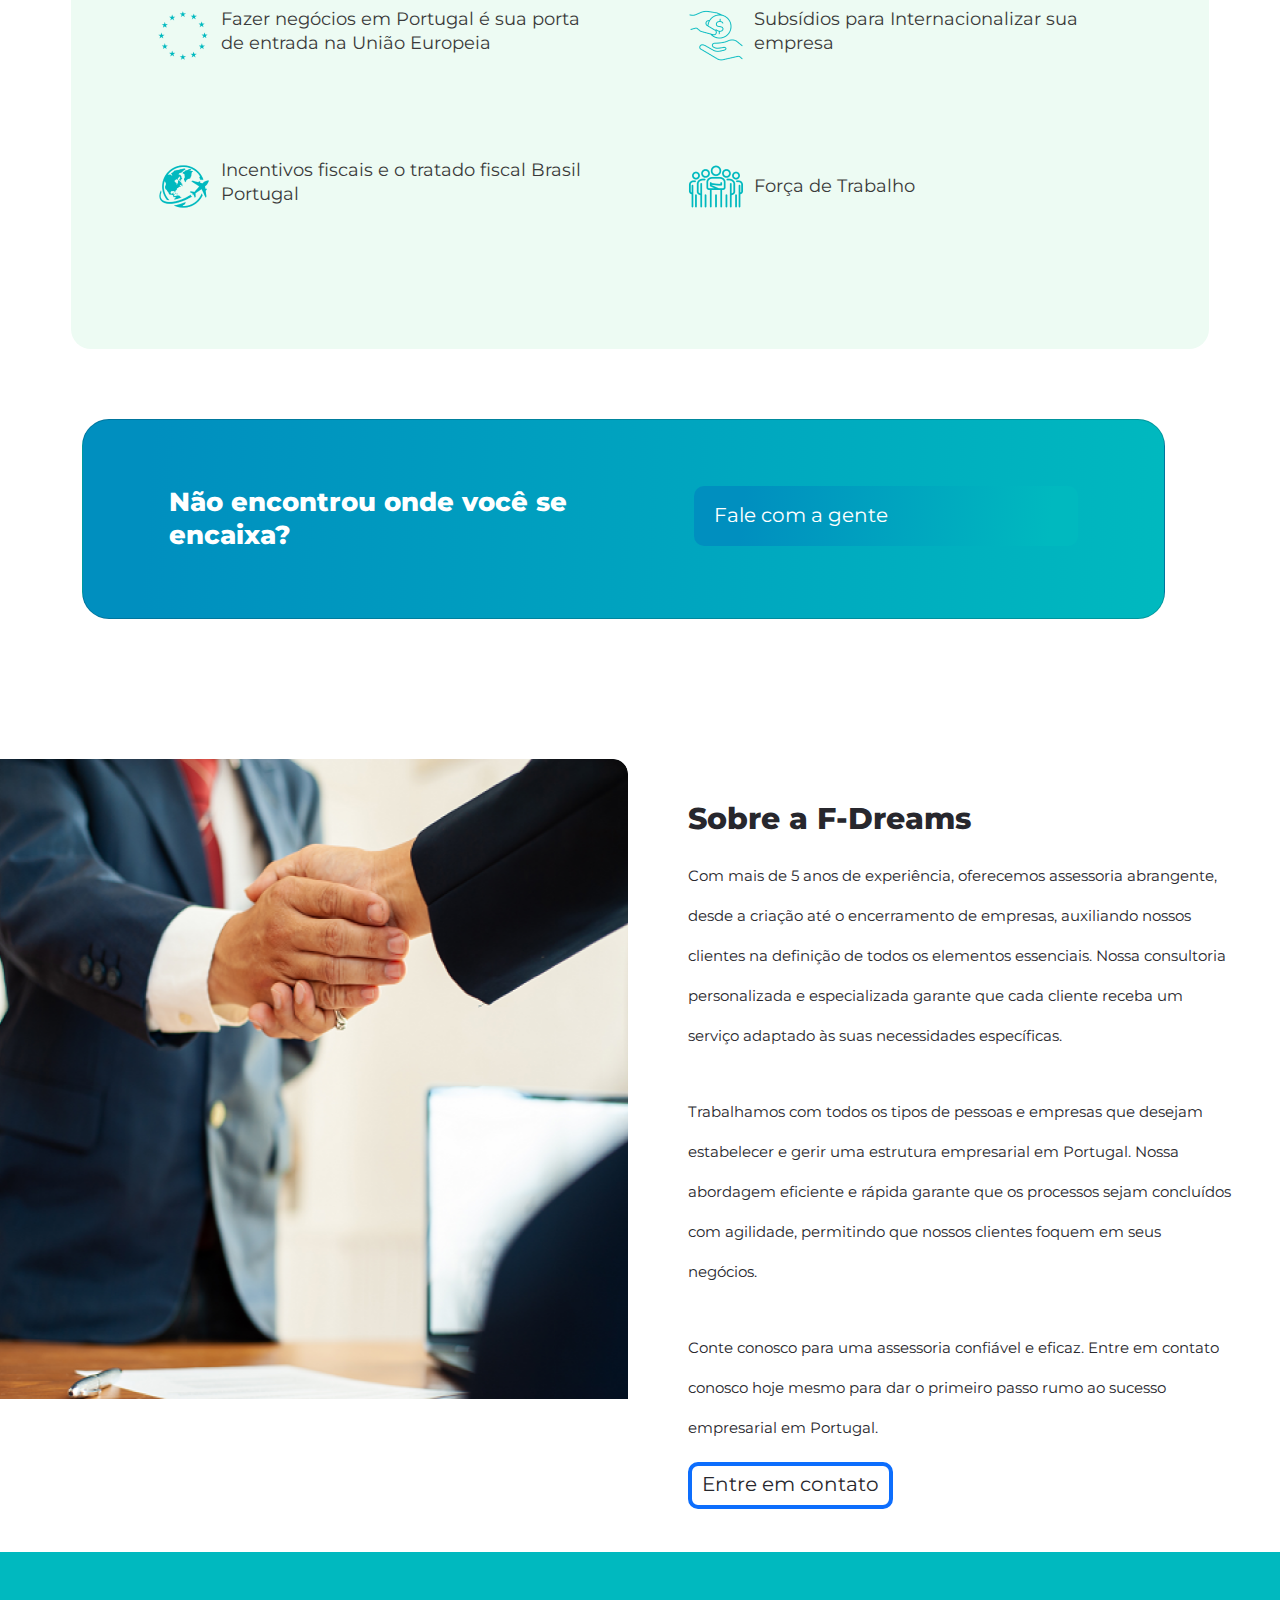
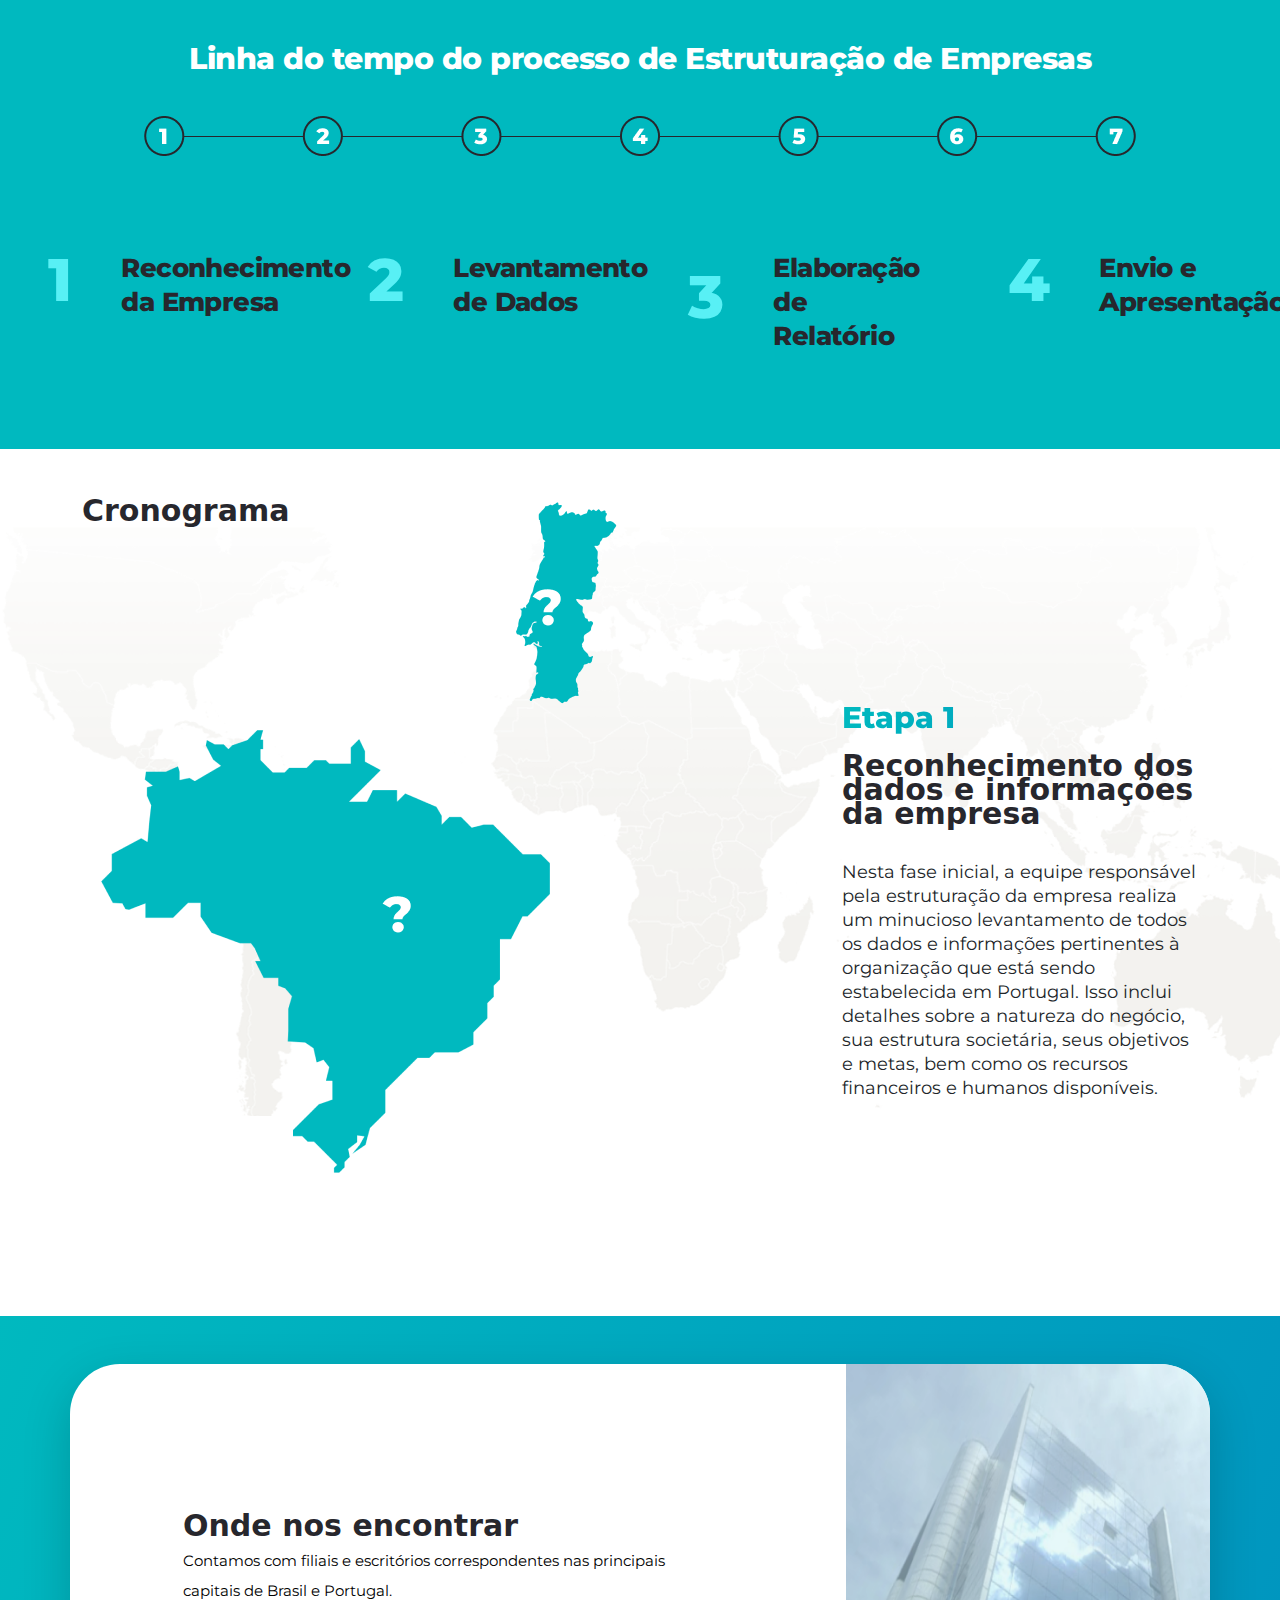
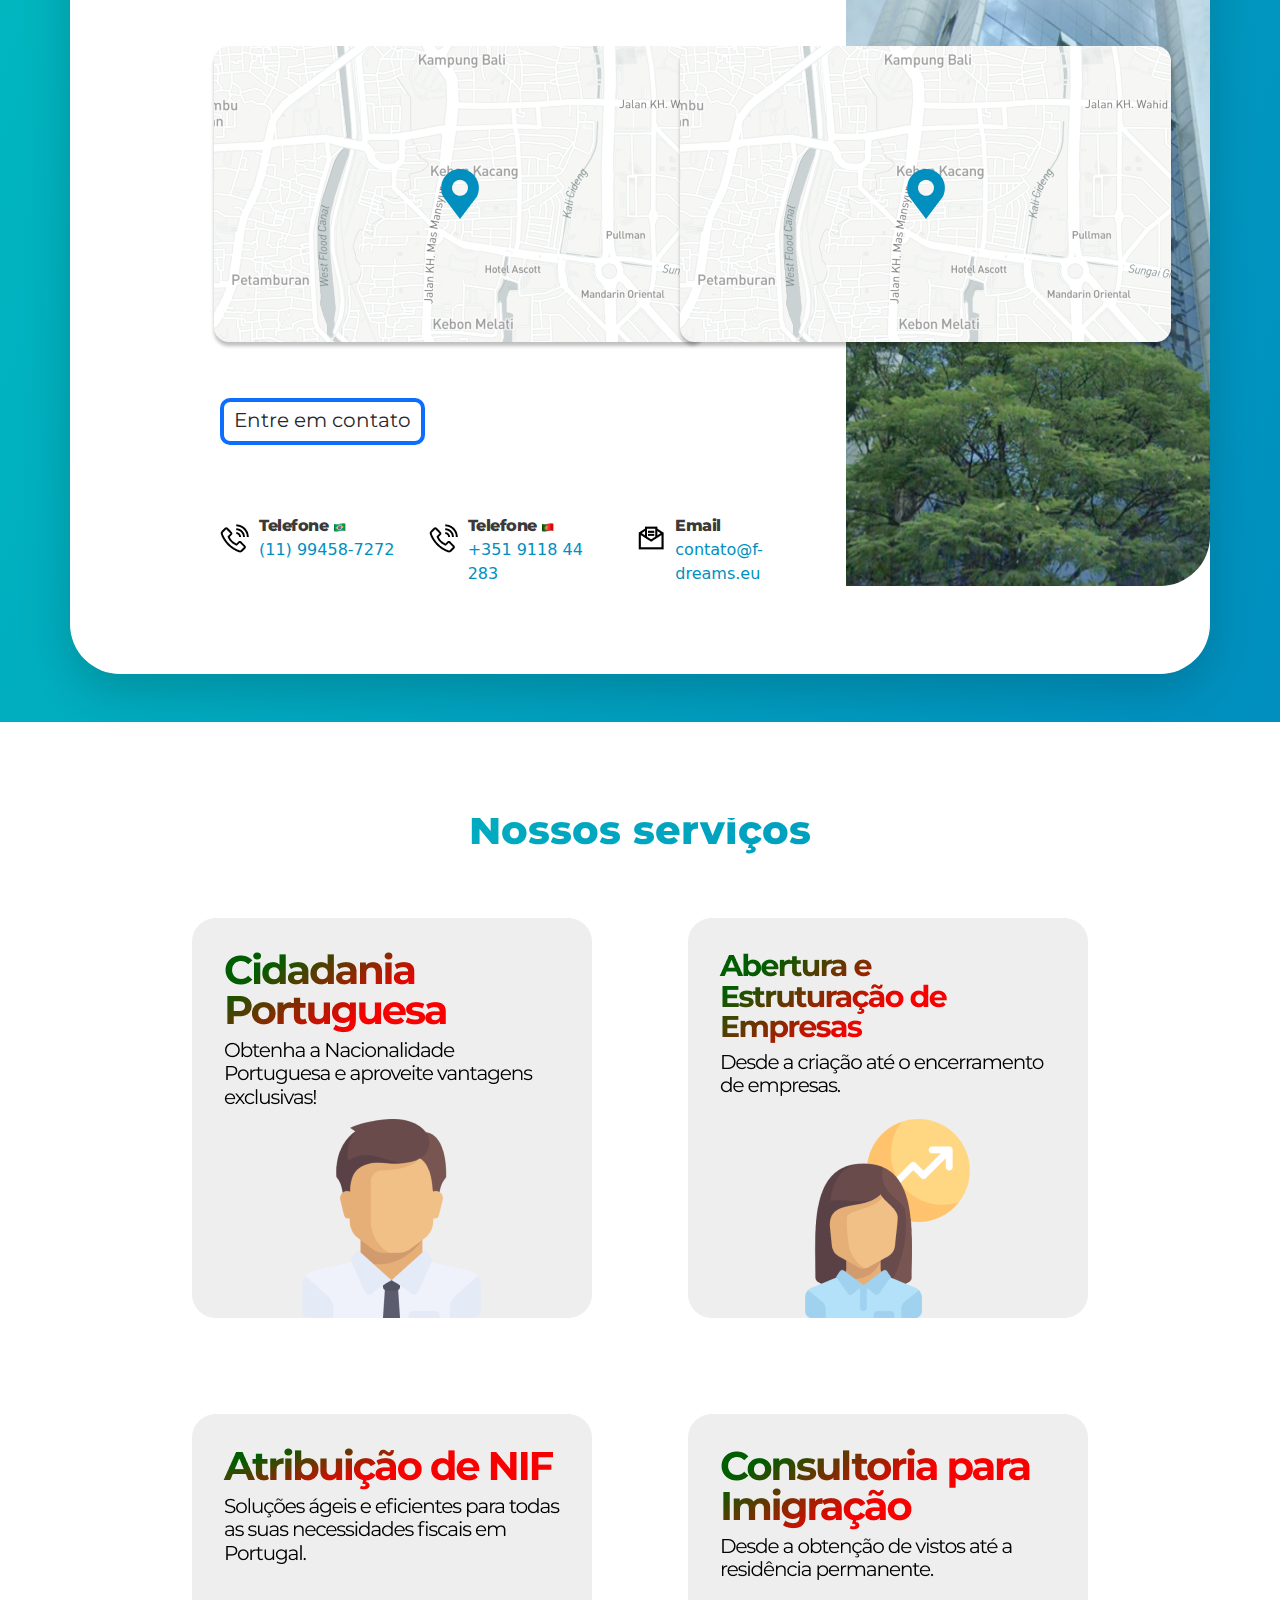
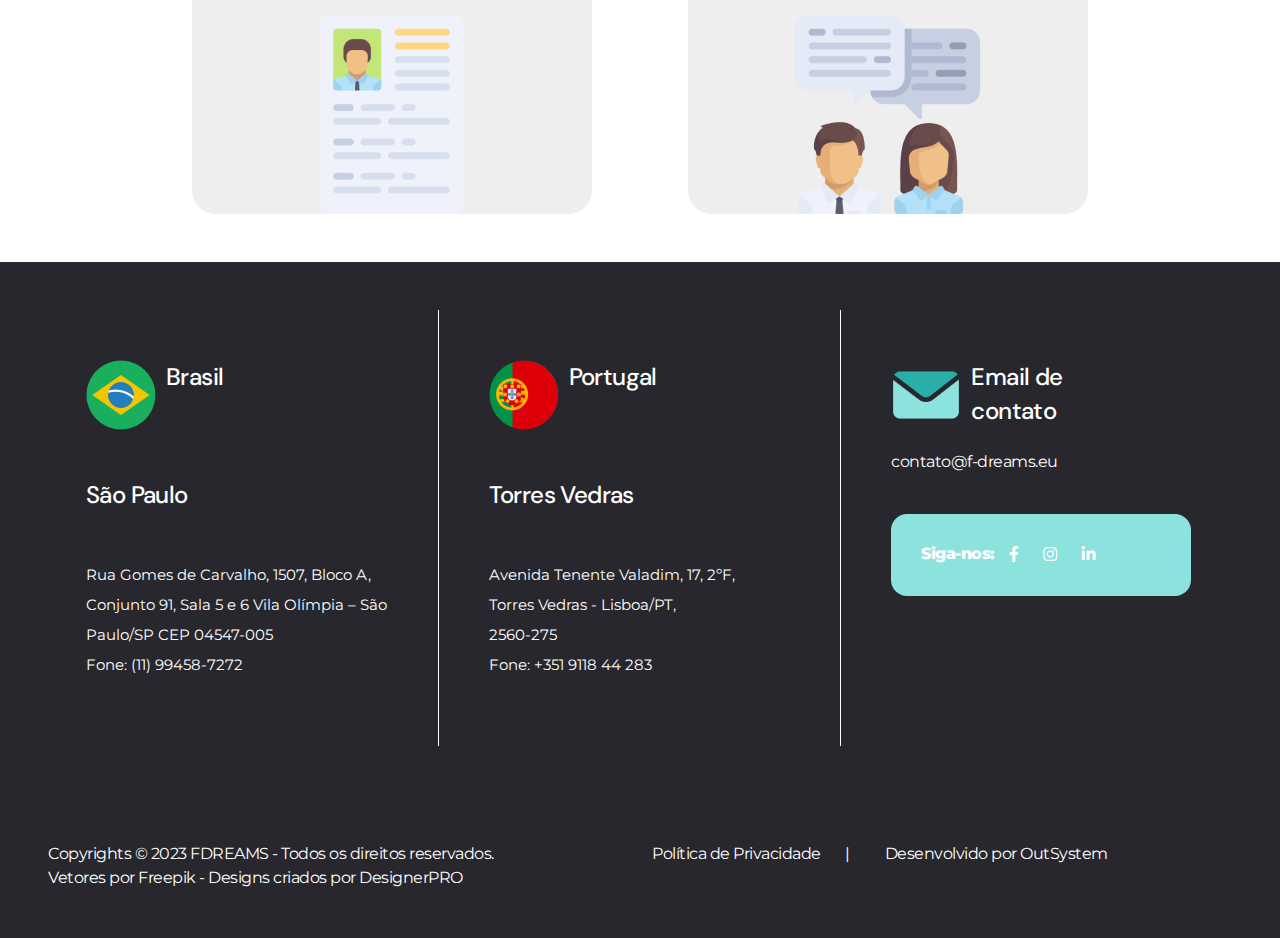
==== commit 33616104: "update" ====
--- a/abertura-e-estruturacao.html
+++ b/abertura-e-estruturacao.html
@@ -58,8 +58,7 @@
                     <a class="nav-link" href="#">Blog</a>
                   </li>
                   <li class="nav-item">
-                    <button class="btn btn-outline-success me-2" type="button">Entre em contato</button>
-                </li>
+                    <button class="custom-btn me-2" type="button">Entre em contato</button>                </li>
                 </ul>
               </div>
             </div>
--- a/css/style.css
+++ b/css/style.css
@@ -1,5 +1,4 @@
-
-@import url('https://fonts.googleapis.com/css2?family=DM+Sans:opsz,wght@9..40,500&family=Montserrat:wght@300;400;600;700&family=Roboto:wght@400;500&display=swap');
+@import url('https://fonts.googleapis.com/css2?family=DM+Sans:opsz,wght@9..40,500&family=Inter:wght@400;500;600&family=Montserrat:wght@300;400;600;700&family=Roboto:wght@400;500&display=swap');
 body{
     padding: 0;
     margin: 0;
@@ -585,7 +584,10 @@
 
 }
 .content-text{
-    padding: 150px;
+    padding-top: 150px;
+    padding-bottom: 150px;
+    padding-right: 150px;
+    padding-left: 113px;
 }
 .country-font{
     font-family: DM Sans;
@@ -676,3 +678,249 @@
    
     
 }
+.home-banner-index{
+    background: linear-gradient(99.26deg, #00B9BF 3.31%, #008FBF 96.36%);
+    width: 100%;
+    height: 766px;
+    border-radius: 0px 0px 50px 50px;
+}
+.index-banner-content{
+    padding: 110px;
+    
+}
+.index-banner-content h1{
+
+    font-size: 40px;
+    font-weight: 800;
+    line-height: 51px;
+    letter-spacing: 0em;
+    text-align: left;
+    color: white;
+
+    
+}
+.index-banner-content p{
+
+
+    font-size: 16px;
+    font-weight: 400;
+    line-height: 28px;
+    letter-spacing: 0em;
+    text-align: left;
+    
+
+    
+}
+.index-banner-img{
+    right: 160px;
+    position: relative;
+    top: 115px;
+}
+.index-banner-btn{
+
+    width: 185px;
+    height: 60px;
+    top: 485px;
+    left: 414px;
+    padding: 0px 30px 0px 30px;
+    border-radius: 6px;
+    background: #060640;
+    color: white;
+    font-size: 14px;
+    font-weight: 500;
+    line-height: 15px;
+    letter-spacing: 0em;
+    text-align: center;
+
+}
+.index-sec2-heading{
+ 
+    font-size: 45px;
+    font-weight: 700;
+    line-height: 55px;
+    letter-spacing: 0em;
+    text-align: center;
+
+}
+.index-sec2-cards img{
+
+    width: 50px;
+    height: 50px;
+    background-color: #00B9BF;
+    border-radius: 10px;
+}
+.index-sec2-cards{
+    border: none !important;
+    
+}
+.index-sec2-cards p{
+
+    font-size: 15px;
+    font-weight: 400;
+    line-height: 40px;
+    letter-spacing: 0em;
+    padding-top: 20px;
+    color: #27272D;
+
+}
+.index-sec2-cards h5{
+
+    font-size: 24px;
+    font-weight: 500;
+    line-height: 34px;
+    letter-spacing: 0em;
+    color: #060640;
+    padding-top: 10px;
+
+}
+.card-round-image img{
+
+    border-radius: 50%;
+
+}
+.card-round-image i{
+
+    font-size: 13px;
+    font-weight: 400;
+    line-height: 28px;
+    letter-spacing: 0em;
+    text-align: left;
+    margin-left: -18px;
+
+}
+.nif-span{
+font-family: Inter;
+font-size: 14px;
+font-weight: 500;
+line-height: 20px;
+letter-spacing: 0em;
+text-align: center;
+color: #6941C6;
+padding: 2px 10px 2px 10px;
+background-color: #F9F5FF;
+border-radius: 16px;
+
+}
+.nacionalidade-span{
+font-family: Inter;
+font-size: 14px;
+font-weight: 500;
+line-height: 20px;
+letter-spacing: 0em;
+text-align: center;
+color: #363F72;
+padding: 2px 10px 2px 10px;
+background-color: #F8F9FC;
+border-radius: 16px;
+
+}
+.imigração-span{
+font-family: Inter;
+font-size: 14px;
+font-weight: 500;
+line-height: 20px;
+letter-spacing: 0em;
+text-align: center;
+color: #026AA2;
+padding: 2px 10px 2px 10px;
+background-color: #F0F9FF;
+border-radius: 16px;
+
+}
+.empresas-span{
+font-family: Inter;
+font-size: 14px;
+font-weight: 500;
+line-height: 20px;
+letter-spacing: 0em;
+text-align: center;
+color: #C4320A;
+padding: 2px 10px 2px 10px;
+background-color: #FFF6ED;
+border-radius: 16px;
+
+}
+.news-section h5{
+
+    font-size: 18px;
+    font-weight: 600;
+    line-height: 25px;
+    letter-spacing: 0em;
+    text-align: left;
+    
+}
+.author{
+
+    font-family: Inter;
+    font-size: 14px;
+    font-weight: 600;
+    line-height: 20px;
+    letter-spacing: 0em;
+    text-align: left;
+    color: #00B9BF;
+    
+    
+}
+.news-section{
+    border: 1px solid white !important;
+}
+.p-tag{
+
+    font-size: 15px;
+    font-weight: 400;
+    line-height: 40px;
+    letter-spacing: 0em;
+    padding-top: 20px;
+    color: #27272D;
+
+}
+.input-box{
+    width: 545px;
+    height:50px;
+    border: 1px solid #ffffff;
+    padding: 12px 20px 12px 20px;
+    margin-bottom: 15px;
+
+}
+.input-submit-btn{
+    width: 545px;
+    height:50px;
+    border: 1px solid #ffffff;
+    padding: 12px 24px 12px 24px;
+    background: #00B9BF;
+    font-size: 16px;
+    font-weight: 700;
+    line-height: 20px;
+    letter-spacing: 0em;
+    color: white;
+ 
+    
+
+}
+.global-text-design-bottom-sec{
+
+    font-size: 54px;
+    font-weight: 700;
+    line-height: 66px;
+    letter-spacing: 0em;
+    text-align: left;
+    color: #000000;
+
+
+}
+.custom-btn{
+
+    width: 153px;
+    height: 51px;
+    padding: 8px 16px 8px 16px;
+    border-radius: 15px;
+    border: 2px solid #58F0F5;
+    font-size: 13px;
+    font-weight: 600;
+    line-height: 35px;
+    letter-spacing: 0em;
+    text-align: center;
+
+
+
+}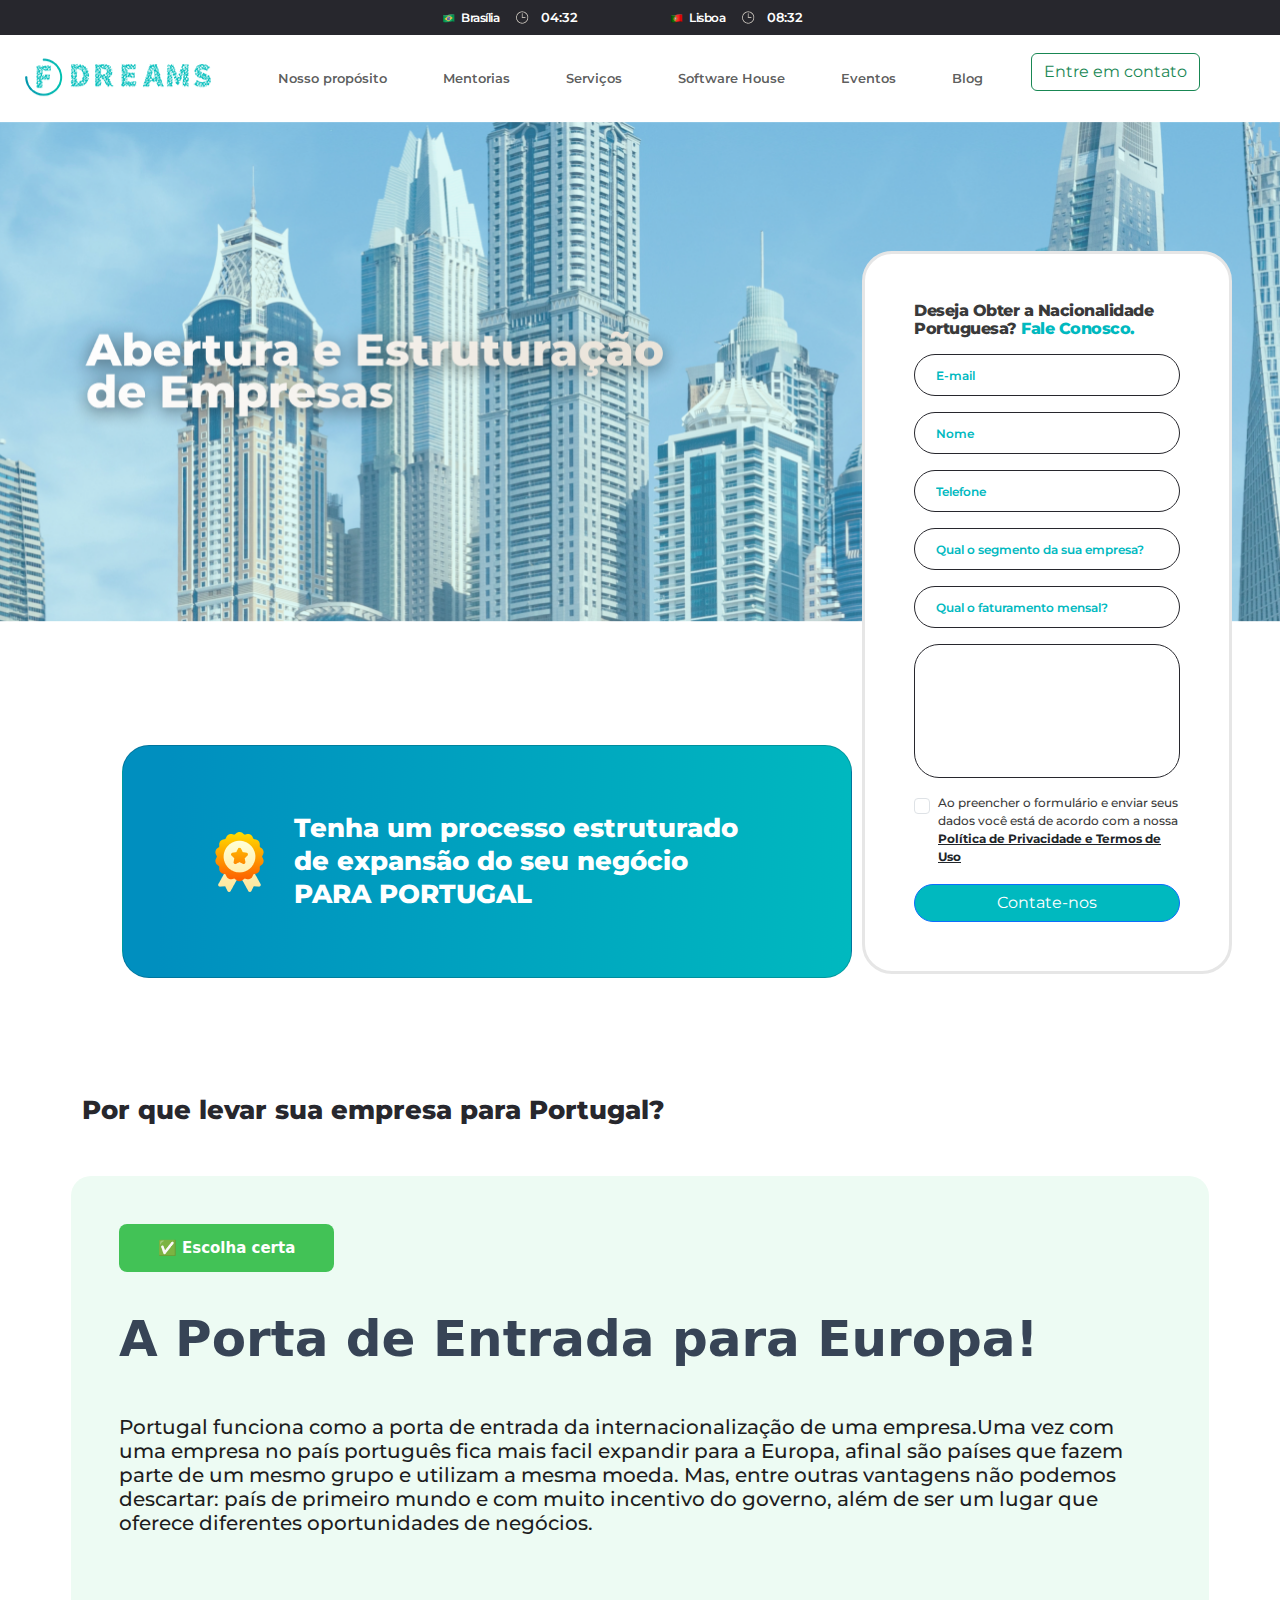
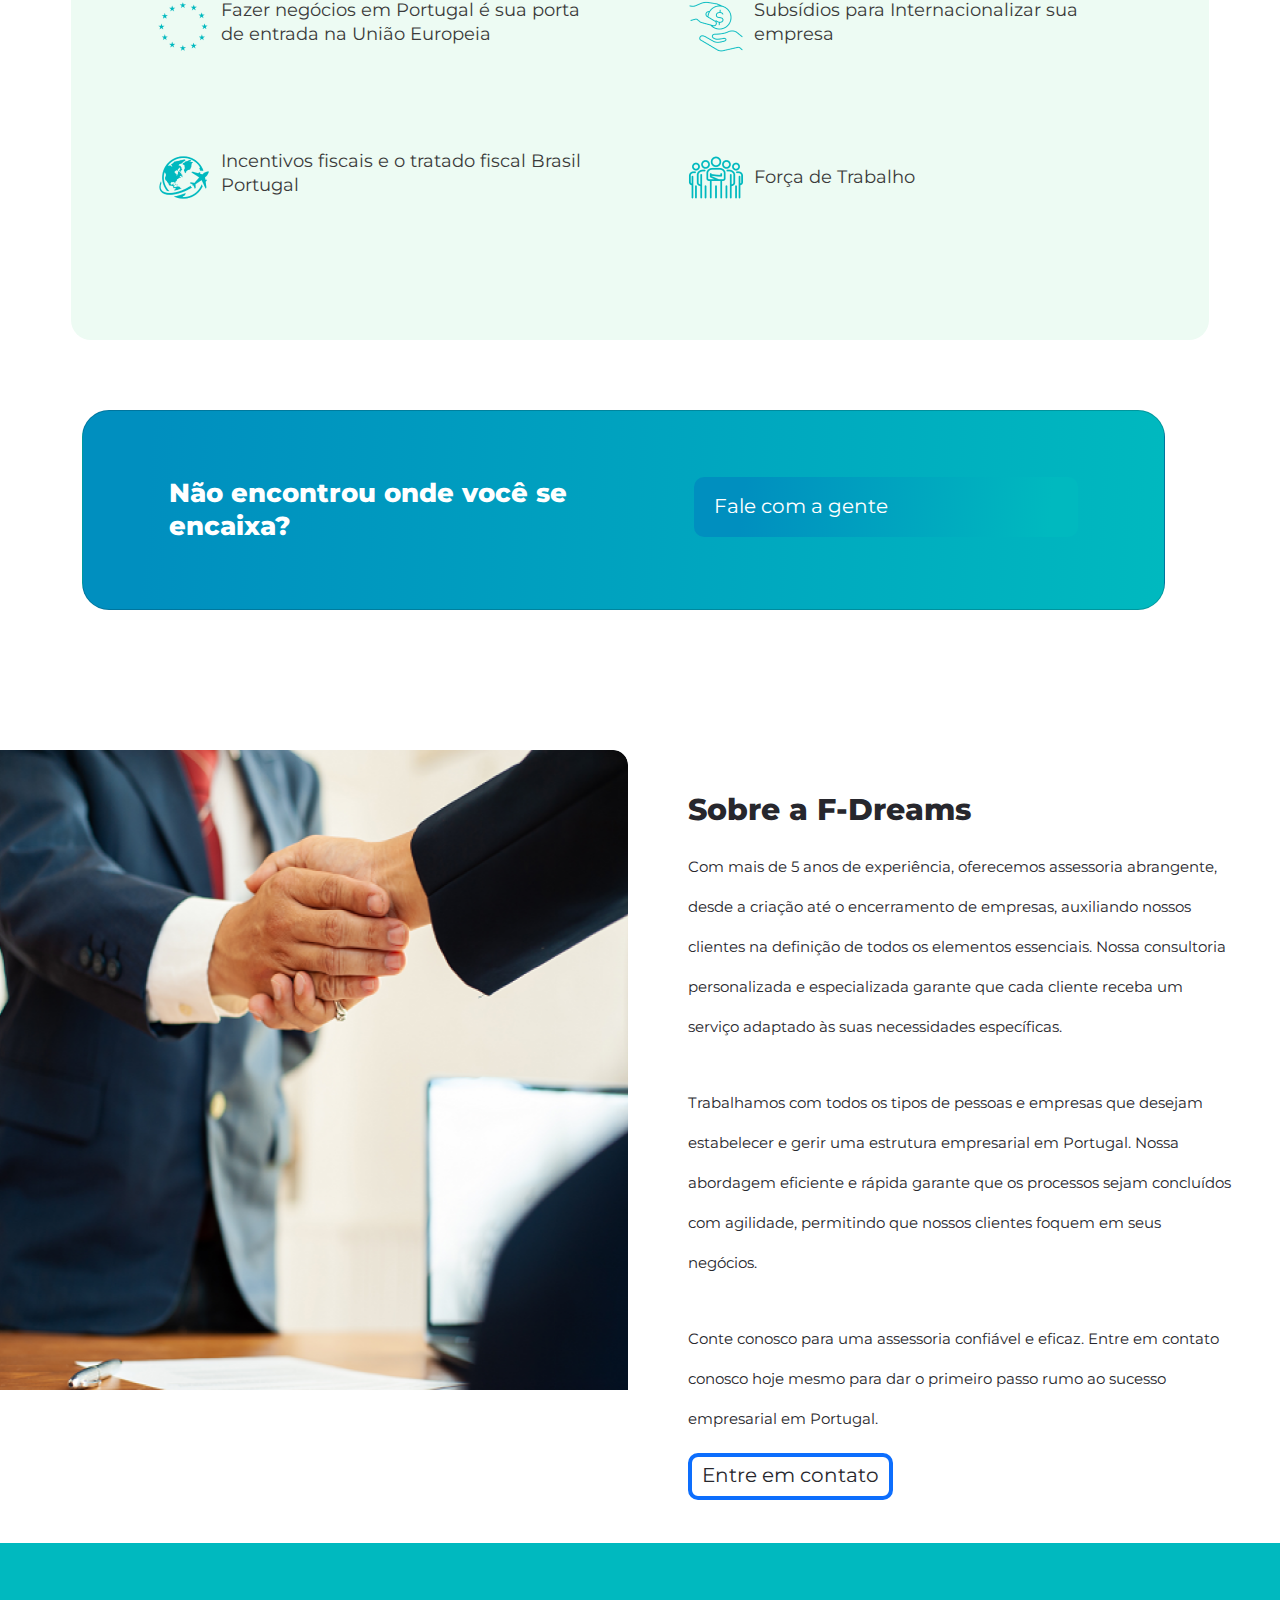
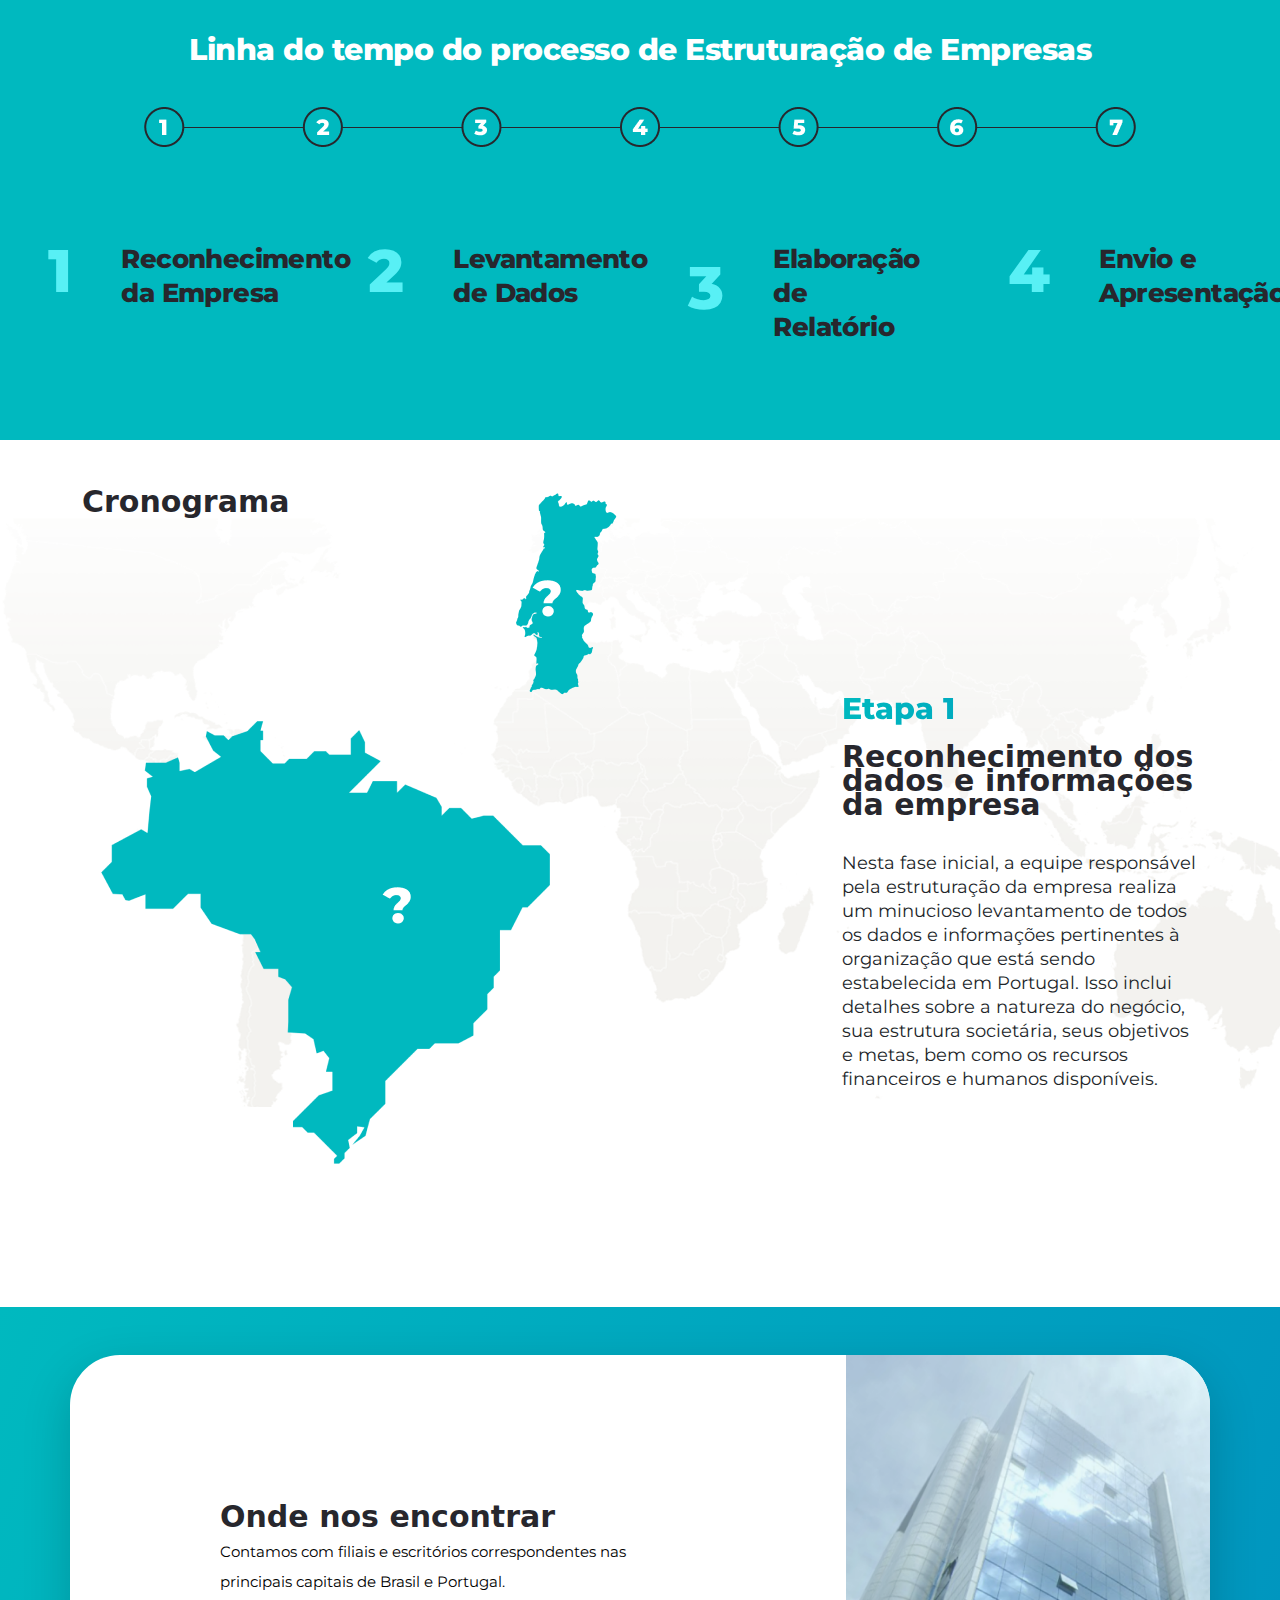
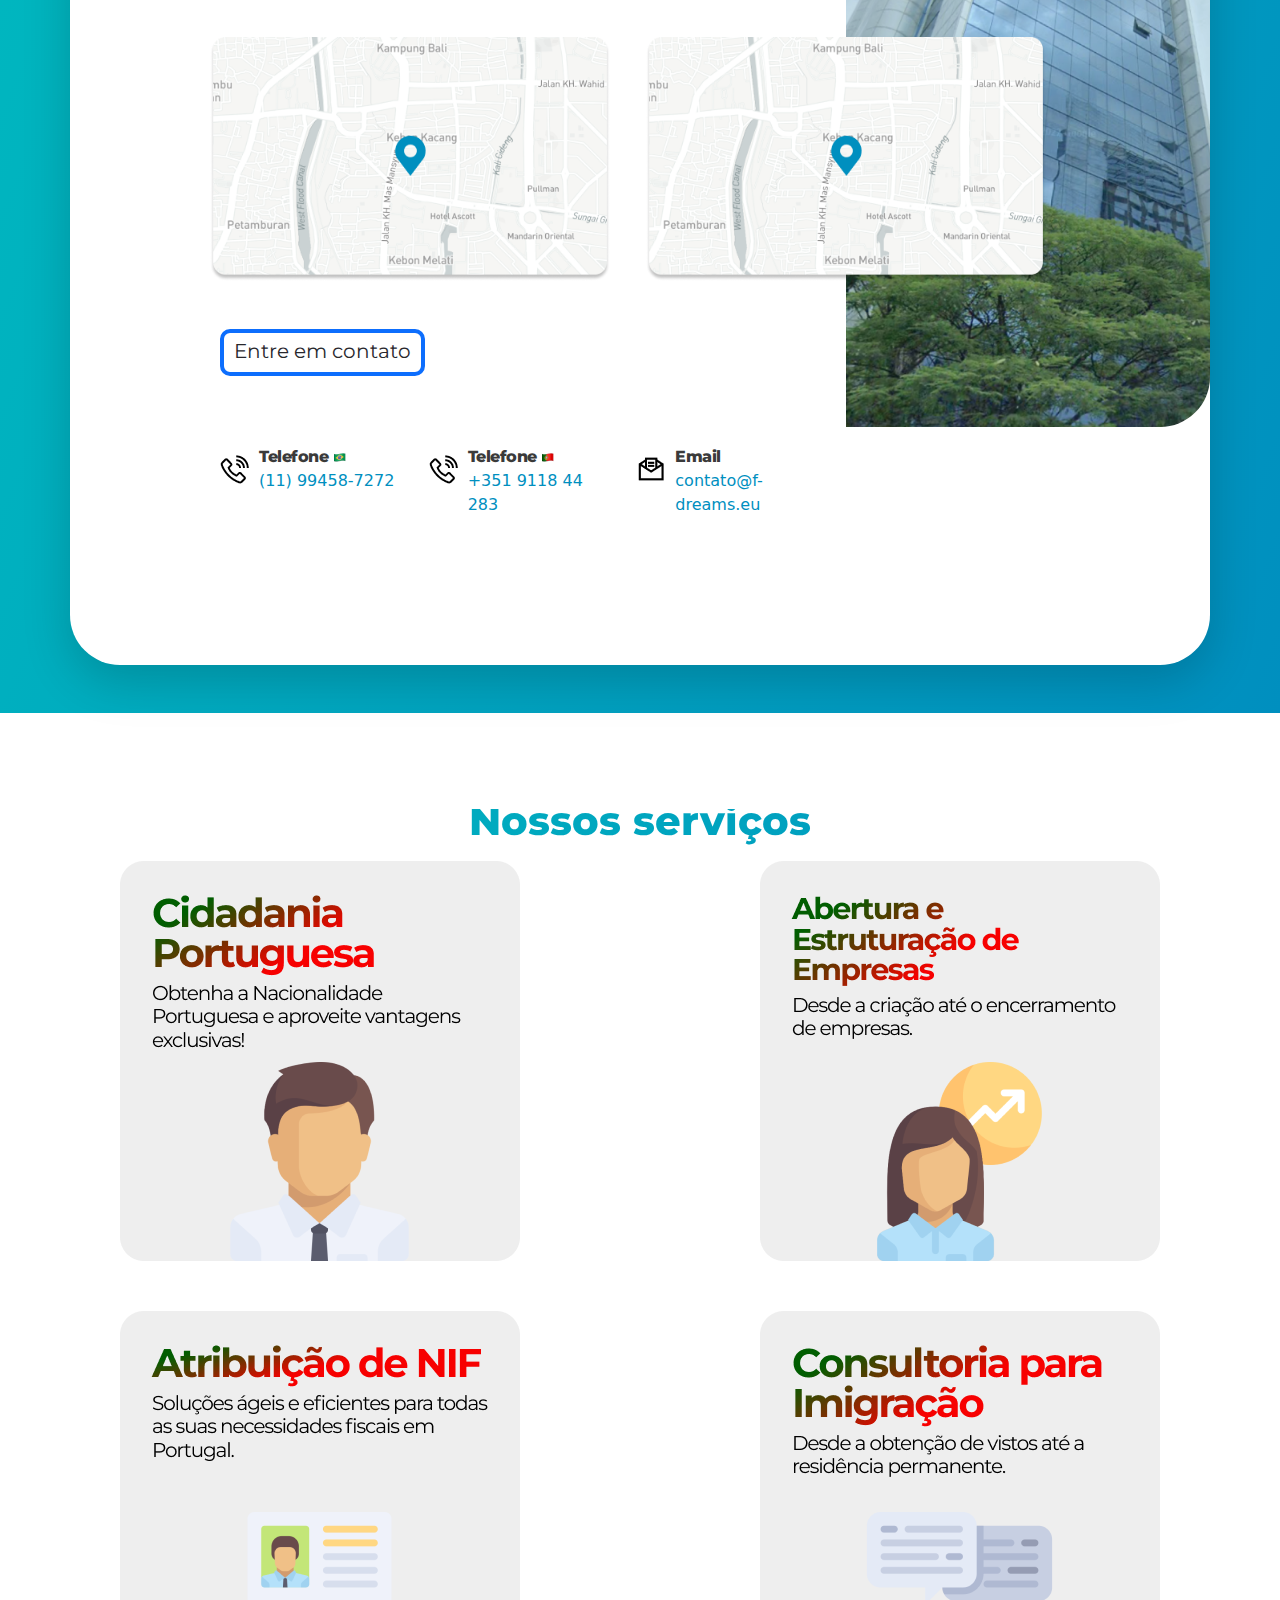
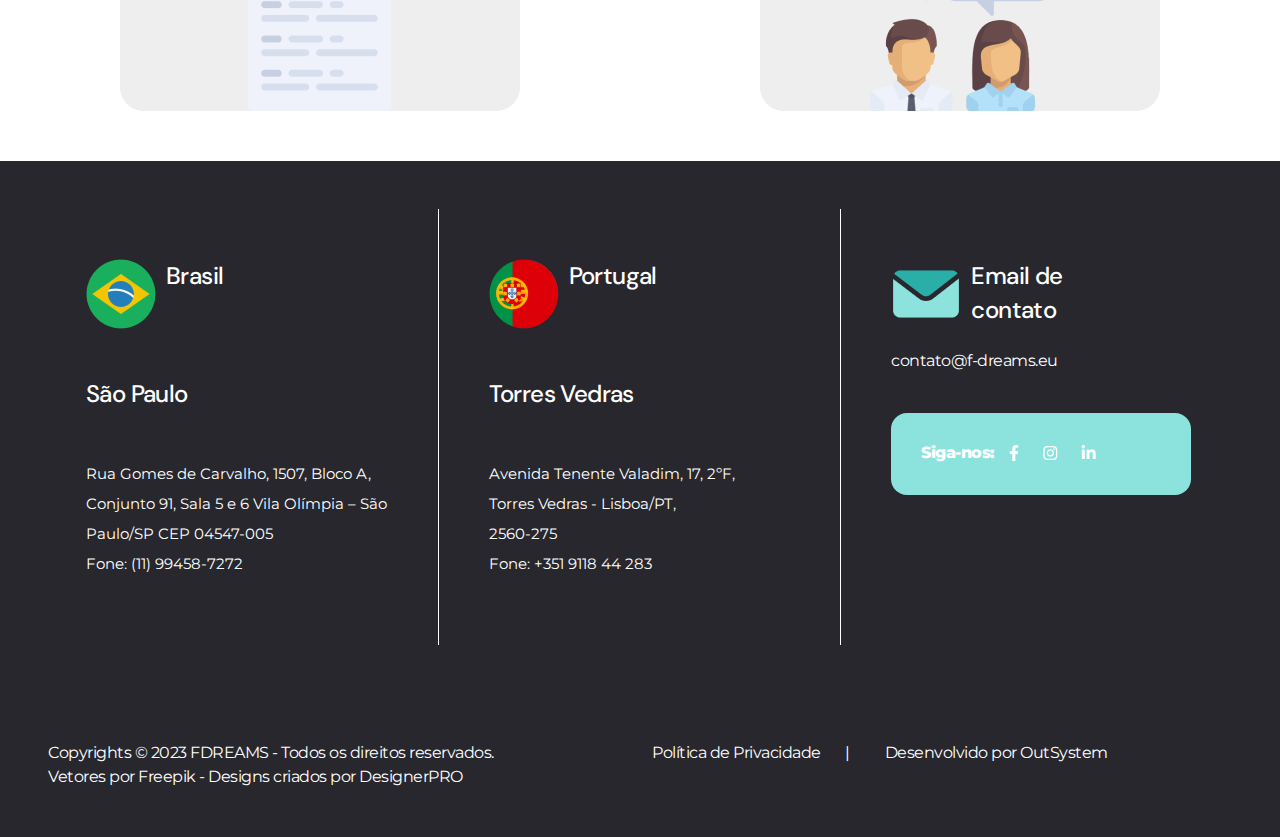
==== commit 56acebaf: "new changes" ====
--- a/abertura-e-estruturacao.html
+++ b/abertura-e-estruturacao.html
@@ -58,7 +58,8 @@
                     <a class="nav-link" href="#">Blog</a>
                   </li>
                   <li class="nav-item">
-                    <button class="custom-btn me-2" type="button">Entre em contato</button>                </li>
+                    <button class="btn btn-outline-success me-2" type="button">Entre em contato</button>
+                </li>
                 </ul>
               </div>
             </div>
@@ -239,12 +240,12 @@
               <img src="./images/div.etapas.png" alt="">
             </div>
 
-            <div class="col-md-3 p-5">
+            <div class="col-md-6 col-lg-3 p-5">
               <div class="d-flex align-items-center pb-5">
                 <div class="item-num">
                   <span>1</span>
               </div>
-              <div class="item-content " style="padding-left:50px">
+              <div class="item-content ">
                   <div class="item-head">
                     <span>Reconhecimento
                       da Empresa</span>
@@ -254,7 +255,7 @@
               </div>
             </div>
 
-            <div class="col-md-3 p-5">
+            <div class="col-md-6 col-lg-3 p-5">
               <div class="d-flex align-items-center pb-5">
                 <div class="item-num">
                   <span>2</span>
@@ -268,7 +269,7 @@
               </div>
             </div>
 
-            <div class="col-md-3 p-5">
+            <div class="col-md-6 col-lg-3 p-5">
               <div class="d-flex align-items-center pb-5">
                 <div class="item-num">
                   <span>3</span>
@@ -282,7 +283,7 @@
               </div>
             </div>
 
-            <div class="col-md-3 p-5">
+            <div class="col-md-6 col-lg-3 p-5">
               <div class="d-flex align-items-center pb-5">
                 <div class="item-num">
                   <span>4</span>
@@ -360,14 +361,10 @@
                 </div>
                 <div class="container" style="position: relative; margin-top: -126px;">
                   <div class="row">
-                     <div class="col-md-6"  style="
-                     padding-left: 140px;
-                 ">
+                     <div class="col-lg-6 img-6-1">
                       <img src="./images/Component 6.png" alt="">
                      </div>
-                     <div class="col-md-6"  style="
-                     padding-left: 230px;
-                 ">
+                     <div class="col-lg-6 img-6-2">
                       <img src="./images/Component 6.png" alt="">
                      </div>
 
@@ -429,8 +426,8 @@
               </div>
             </div>
             <div class="col-md-4 d-flex justify-content-end "  >
-                <div class="overflow-hidden" style="width: 100%; height: auto;">
-                    <img src="./images/Mask group.png" alt="Image" class="w-100 h-100" style="border-radius:0px 50px 50px 0px;">
+                <div class="overflow-hidden mask-grup-img" style="width: 100%; height: auto;">
+                    <img src="./images/Mask group.png" alt="Image" class="w-100" style="border-radius:0px 50px 50px 0px;">
                 </div>
             </div>
         </div>
@@ -452,23 +449,23 @@
     color: transparent;
     padding-bottom: 20px;"
     >Nossos serviços</h1>
-      <div class="col-md-6 p-5">
-          <div class="d-flex justify-content-center " style="float: right;">
+      <div class="col-lg-6 service-card">
+          <div class="d-flex justify-content-center ">
               <img src="./images/Top Card.png" alt="">
           </div>
       </div>
-      <div class="col-md-6 p-5">
-          <div class="d-flex justify-content-center" style="float: left;">
+      <div class="col-lg-6 service-card">
+          <div class="d-flex justify-content-center">
               <img src="./images/Top Card (1).png" alt="">
           </div>
       </div>
-      <div class="col-md-6 p-5">
-          <div class="d-flex justify-content-center" style="float: right;">
+      <div class="col-lg-6 service-card">
+          <div class="d-flex justify-content-center">
               <img src="./images/Bottom Card.png" alt="">
           </div>
       </div>
-      <div class="col-md-6 p-5">
-          <div class="d-flex justify-content-center" style="float: left;">
+      <div class="col-lg-6 service-card">
+          <div class="d-flex justify-content-center">
               <img src="./images/Bottom Card (1).png" alt="">
           </div>
       </div>
@@ -523,13 +520,7 @@
          </div>
          <span style="padding-top: 20px; padding-bottom: 10px; color: #FFFFFF;font-weight: 400; font-size: 16px;">contato@f-dreams.eu</span>
 
-         <div style="width: 300px;
-         height:82px;
-         padding: 23.2px 79.37px 24.21px 30px;
-         border-radius: 16px;
-         background: #8CE3DE;
-         margin-top: 40px;
-        ">
+         <div class="social-link">
           <span class="text-white">Siga-nos: <img src="./images/List (1).png" alt=""></span>
          </div>
       
--- a/css/style.css
+++ b/css/style.css
@@ -1,4 +1,5 @@
-@import url('https://fonts.googleapis.com/css2?family=DM+Sans:opsz,wght@9..40,500&family=Inter:wght@400;500;600&family=Montserrat:wght@300;400;600;700&family=Roboto:wght@400;500&display=swap');
+
+@import url('https://fonts.googleapis.com/css2?family=DM+Sans:opsz,wght@9..40,500&family=Montserrat:wght@300;400;600;700&family=Roboto:wght@400;500&display=swap');
 body{
     padding: 0;
     margin: 0;
@@ -71,7 +72,6 @@
     width: 100vw;
 }
 .card-form{
-
     width: 370px;
     height: 610.97px;
     top: 129.13px;
@@ -82,7 +82,6 @@
     
 }
 .card-body div, span{
-
     font-family: Montserrat;
     font-size: 16px;
     font-weight: 800;
@@ -90,9 +89,6 @@
     letter-spacing: -0.5px;
     text-align: left;
     color: #3A3A3A;
-
-    
-    
 }
 .from-btn{
     width: 100%;
@@ -160,7 +156,6 @@
     margin-right:25px;
 }
 .best-seller-text span{
-
     font-family: Montserrat;
     font-size: 26px;
     font-weight: 800;
@@ -168,12 +163,9 @@
     letter-spacing: 0em;
     text-align: left;
     color: white;
-
 }
 .image-gallary{
-   
     margin-top: 400px;
-
 }
 .image-container {
     position: relative;
@@ -199,7 +191,6 @@
     text-align: center;
 }
 .img-heading{
-
     font-family: Montserrat;
     font-size: 26px;
     font-weight: 800;
@@ -207,14 +198,13 @@
     letter-spacing: 0em;
     text-align: left;
     color: #27272D;
-
 }
 .blue-card-2{
-width: 97%;
-height:160px;
-padding: 50px 70px 50px 70px;
-border-radius: 27px !important;
-background: linear-gradient(93.68deg, #008FBF 6.37%, #00B9BF 100.01%);
+    width: 97%;
+    height:160px;
+    padding: 50px 70px 50px 70px;
+    border-radius: 27px !important;
+    background: linear-gradient(93.68deg, #008FBF 6.37%, #00B9BF 100.01%);
 
 }
 
@@ -227,13 +217,8 @@
     border: 2px;
     gap: 10px;
     background: linear-gradient(96.09deg, #008FBF 13.1%, #00B9BF 92.33%);
- 
-    
-
-
 }
 .card-content span{
-
     font-family: Montserrat;
     font-size: 26px;
     font-weight: 800;
@@ -241,23 +226,18 @@
     letter-spacing: 0em;
     text-align: left;
     color: white;
-    
-
 }
 .card-box-content span{
-
     font-family: Montserrat;
     font-size: 20px;
     font-weight: 400;
     letter-spacing: 0em;
     color: white;
-
 }
 .passport-section{
     margin-top: 140px;
 }
 .img-box img{
-
     width: 100%;
     height: 640px;
     border-radius: 0px 15px 0px 0px;
@@ -417,38 +397,33 @@
     text-align: center;
 }
 .timeline-head-itmes span{
-
     font-size: 30px;
     font-weight: 800;
     line-height: 14px;
     letter-spacing: -0.5px;
     color: white;
-
-
 }
 .timeline-head-itmes img{
-    
     padding-top: 40px;
-
 }
 .item-num span{
- color:#58F0F5;
-font-size: 60px;
-font-weight: 800;
-line-height: 34px;
-letter-spacing: -0.6000000238418579px;
-text-align: center;
-
-}
-.item-content .item-head span{
-
-    font-size: 26px;
+    color:#58F0F5;
+    font-size: 60px;
     font-weight: 800;
     line-height: 34px;
     letter-spacing: -0.6000000238418579px;
+    text-align: center;
+}
+.item-content .item-head span{
+    font-size: 26px;
+    font-weight: 800;
+    line-height: 34px;
+    letter-spacing: -0.6000000238418579px;
     text-align: left;
     color: #27272D;
-
+}
+.item-content {
+    padding-left: 50px;
 }
 .item-content .item-text span{
 
@@ -529,11 +504,8 @@
     position:relative;
     top: 170px;
     left: 240px;
-   
-    
 }
 .lower-ma-side-content h2{
-
     font-family: Montserrat;
     font-size: 30px;
     font-weight: 800;
@@ -584,10 +556,7 @@
 
 }
 .content-text{
-    padding-top: 150px;
-    padding-bottom: 150px;
-    padding-right: 150px;
-    padding-left: 113px;
+    padding: 150px;
 }
 .country-font{
     font-family: DM Sans;
@@ -654,8 +623,6 @@
     line-height: 20px;
     letter-spacing: 0em;
     text-align: left;
-    
-    
 }
 .abetura-map1{
     position:absolute;
@@ -675,252 +642,245 @@
     position:relative;
     top: 360px;
     left: 300px;
-   
-    
-}
-.home-banner-index{
-    background: linear-gradient(99.26deg, #00B9BF 3.31%, #008FBF 96.36%);
-    width: 100%;
-    height: 766px;
-    border-radius: 0px 0px 50px 50px;
-}
-.index-banner-content{
-    padding: 110px;
-    
-}
-.index-banner-content h1{
-
-    font-size: 40px;
-    font-weight: 800;
-    line-height: 51px;
-    letter-spacing: 0em;
-    text-align: left;
-    color: white;
-
-    
-}
-.index-banner-content p{
-
-
-    font-size: 16px;
-    font-weight: 400;
-    line-height: 28px;
-    letter-spacing: 0em;
-    text-align: left;
-    
-
-    
-}
-.index-banner-img{
-    right: 160px;
-    position: relative;
-    top: 115px;
-}
-.index-banner-btn{
-
-    width: 185px;
-    height: 60px;
-    top: 485px;
-    left: 414px;
-    padding: 0px 30px 0px 30px;
-    border-radius: 6px;
-    background: #060640;
-    color: white;
-    font-size: 14px;
-    font-weight: 500;
-    line-height: 15px;
-    letter-spacing: 0em;
-    text-align: center;
-
-}
-.index-sec2-heading{
- 
-    font-size: 45px;
-    font-weight: 700;
-    line-height: 55px;
-    letter-spacing: 0em;
-    text-align: center;
-
-}
-.index-sec2-cards img{
-
-    width: 50px;
-    height: 50px;
-    background-color: #00B9BF;
-    border-radius: 10px;
-}
-.index-sec2-cards{
-    border: none !important;
-    
-}
-.index-sec2-cards p{
-
-    font-size: 15px;
-    font-weight: 400;
-    line-height: 40px;
-    letter-spacing: 0em;
-    padding-top: 20px;
-    color: #27272D;
-
-}
-.index-sec2-cards h5{
-
-    font-size: 24px;
-    font-weight: 500;
-    line-height: 34px;
-    letter-spacing: 0em;
-    color: #060640;
-    padding-top: 10px;
-
-}
-.card-round-image img{
-
-    border-radius: 50%;
-
-}
-.card-round-image i{
-
-    font-size: 13px;
-    font-weight: 400;
-    line-height: 28px;
-    letter-spacing: 0em;
-    text-align: left;
-    margin-left: -18px;
-
-}
-.nif-span{
-font-family: Inter;
-font-size: 14px;
-font-weight: 500;
-line-height: 20px;
-letter-spacing: 0em;
-text-align: center;
-color: #6941C6;
-padding: 2px 10px 2px 10px;
-background-color: #F9F5FF;
-border-radius: 16px;
-
-}
-.nacionalidade-span{
-font-family: Inter;
-font-size: 14px;
-font-weight: 500;
-line-height: 20px;
-letter-spacing: 0em;
-text-align: center;
-color: #363F72;
-padding: 2px 10px 2px 10px;
-background-color: #F8F9FC;
-border-radius: 16px;
-
-}
-.imigração-span{
-font-family: Inter;
-font-size: 14px;
-font-weight: 500;
-line-height: 20px;
-letter-spacing: 0em;
-text-align: center;
-color: #026AA2;
-padding: 2px 10px 2px 10px;
-background-color: #F0F9FF;
-border-radius: 16px;
-
-}
-.empresas-span{
-font-family: Inter;
-font-size: 14px;
-font-weight: 500;
-line-height: 20px;
-letter-spacing: 0em;
-text-align: center;
-color: #C4320A;
-padding: 2px 10px 2px 10px;
-background-color: #FFF6ED;
-border-radius: 16px;
-
-}
-.news-section h5{
-
-    font-size: 18px;
-    font-weight: 600;
-    line-height: 25px;
-    letter-spacing: 0em;
-    text-align: left;
-    
-}
-.author{
-
-    font-family: Inter;
-    font-size: 14px;
-    font-weight: 600;
-    line-height: 20px;
-    letter-spacing: 0em;
-    text-align: left;
-    color: #00B9BF;
-    
-    
-}
-.news-section{
-    border: 1px solid white !important;
-}
-.p-tag{
-
-    font-size: 15px;
-    font-weight: 400;
-    line-height: 40px;
-    letter-spacing: 0em;
-    padding-top: 20px;
-    color: #27272D;
-
-}
-.input-box{
-    width: 545px;
-    height:50px;
-    border: 1px solid #ffffff;
-    padding: 12px 20px 12px 20px;
-    margin-bottom: 15px;
-
-}
-.input-submit-btn{
-    width: 545px;
-    height:50px;
-    border: 1px solid #ffffff;
-    padding: 12px 24px 12px 24px;
-    background: #00B9BF;
-    font-size: 16px;
-    font-weight: 700;
-    line-height: 20px;
-    letter-spacing: 0em;
-    color: white;
- 
-    
-
-}
-.global-text-design-bottom-sec{
-
-    font-size: 54px;
-    font-weight: 700;
-    line-height: 66px;
-    letter-spacing: 0em;
-    text-align: left;
-    color: #000000;
-
-
-}
-.custom-btn{
-
-    width: 153px;
-    height: 51px;
-    padding: 8px 16px 8px 16px;
-    border-radius: 15px;
-    border: 2px solid #58F0F5;
-    font-size: 13px;
-    font-weight: 600;
-    line-height: 35px;
-    letter-spacing: 0em;
-    text-align: center;
-
-
-
-}+}
+
+.service-card {
+    margin: 50px 0;
+}
+
+.img-6-1 {
+    padding-left: 140px !important;
+}
+.img-6-2 {
+    padding-left: 230px !important;
+}
+.mask-grup-img{
+    overflow: hidden !important;
+}
+.mask-grup-img img{
+    height: 86% !important;
+    overflow: hidden;
+}
+
+.social-link {
+    width: 300px;
+    height:82px;
+    padding: 23.2px 79.37px 24.21px 30px;
+    border-radius: 16px;
+    background: #8CE3DE;
+    margin-top: 40px;
+}
+@media only screen and (max-width: 1400px){
+    .card-form{
+        left: 850px;
+    }
+}
+@media only screen and (max-width: 1370px){
+    .img-6-1 {
+        padding-left: 140px !important;
+    }
+    .img-6-1 img {
+        width: 400px;
+    }
+    .img-6-2 {
+        padding-left: 200px !important;
+    }
+    .img-6-2 img {
+        width: 400px;
+    }
+}
+@media only screen and (max-width: 1250px){
+    .card-form{
+        left: 700px;
+    }
+    .blue-card{
+        width: 560px;
+        height:178.72px;
+        left: 100px;
+    }
+    .best-seller-text span{
+        font-size: 22px;
+        font-weight: 700;
+    }
+    .timeline-head-itmes img{
+        width: 100%;
+    }
+    .item-content .item-head span{
+        font-size: 20px;
+        font-weight: 700;
+    }
+    .item-num span{
+        font-size: 50px;
+        font-weight: 700;
+    }
+    .item-content {
+        padding-left: 30px;
+    }
+}
+
+@media only screen and (max-width: 1200px){
+    .img-6-1 {
+        padding-left: 140px !important;
+    }
+    .img-6-1 img {
+        width: 300px;
+    }
+    .img-6-2 {
+        padding-left: 150px !important;
+    }
+    .img-6-2 img {
+        width: 300px;
+    }
+}
+@media only screen and (max-width: 1180px){
+    .item-content .item-head span{
+        font-size: 18px;
+        font-weight: 700;
+    }
+    .item-num span{
+        font-size: 40px;
+        font-weight: 700;
+    }
+    .item-content {
+        padding-left: 25px;
+    }
+}
+@media only screen and (max-width: 1100px){
+    .card-form{
+        left: 600px;
+    }
+    .blue-card{
+        width: 480px;
+        height:178.72px;
+        left: 80px;
+        padding: 30px;
+    }
+    .best-seller-text span{
+        font-size: 22px;
+        font-weight: 700;
+    }
+    .social-link {
+        width: 200px;
+        height:82px;
+        padding: 23.2px 79.37px 24.21px 30px;
+        border-radius: 16px;
+        background: #8CE3DE;
+        margin-top: 40px;
+    }
+    .social-link img {
+        width: 100%;
+    }
+}
+@media only screen and (max-width: 1000px){
+    .card-form{
+        width: 100%;
+        top: 560px;
+        left: 0;
+        margin: 5px;
+    }
+    .blue-card{
+        width: 100%;
+        height:178.72px;
+        left: 0;
+        padding: 30px;
+        margin: 640px 20px 20px 20px;
+    }
+    .image-gallary {
+        margin-top: 900px;
+    }
+    .best-seller-text span{
+        font-size: 22px;
+        font-weight: 700;
+    }
+}
+@media only screen and (max-width: 992px){
+    .section-2{
+        width: 100% !important;
+        height: 920px;
+        margin: 20px;
+    }
+    .card-content span{
+        font-size: 22px;
+        font-weight: 700;
+    }
+    .blue-card-2{
+        width: 100%;
+        padding: 30px;
+    }
+    .card-box-content{
+        width:350px;
+        margin-left: 20px;
+    }
+    .card-box-content span{
+        font-size: 16px;
+    }
+    .img-6-1 {
+        padding-left: 140px !important;
+    }
+    .img-6-1 img {
+        width: 300px;
+    }
+    .img-6-2 {
+        padding-left: 140px !important;
+        margin-top: 20px !important;
+    }
+    .img-6-2 img {
+        width: 300px;
+    }
+}
+@media only screen and (max-width: 767px){
+    .section-2{
+        height: 1230px;
+    }
+    .blue-card-2{
+        width: 100%;
+        height:160px;
+        padding: 30px;
+    }
+    .card-content span{
+        font-size: 20px;
+        font-weight: 700;
+    }
+    .global-text-design{
+        font-size: 26px;
+        font-weight: 700;
+        margin-bottom: 30px;
+    }
+    .lower-ma-side-content {
+        margin-top: 1000px !important;
+    }
+    .content-text{
+        padding: 50px;
+    }
+    .img-6-1 {
+        padding-left: 140px !important;
+        margin-top: 100px !important;
+    }
+    .mask-grup-img img{
+        display: none;
+    }
+    .image-gallary {
+        margin-top: 950px;
+    }
+}
+@media only screen and (max-width: 700px){
+	.img-6-1 {
+        padding-left: 140px !important;
+    }
+    .img-6-1 img {
+        width: 300px;
+    }
+    .img-6-2 {
+        padding-left: 140px !important;
+        margin-top: 20px !important;
+    }
+    .img-6-2 img {
+        width: 300px;
+    }
+}
+@media only screen and (max-width: 600px){
+	
+}
+@media only screen and (max-width: 425px){
+	/*Small smartphones [325px -> 425px]*/
+}
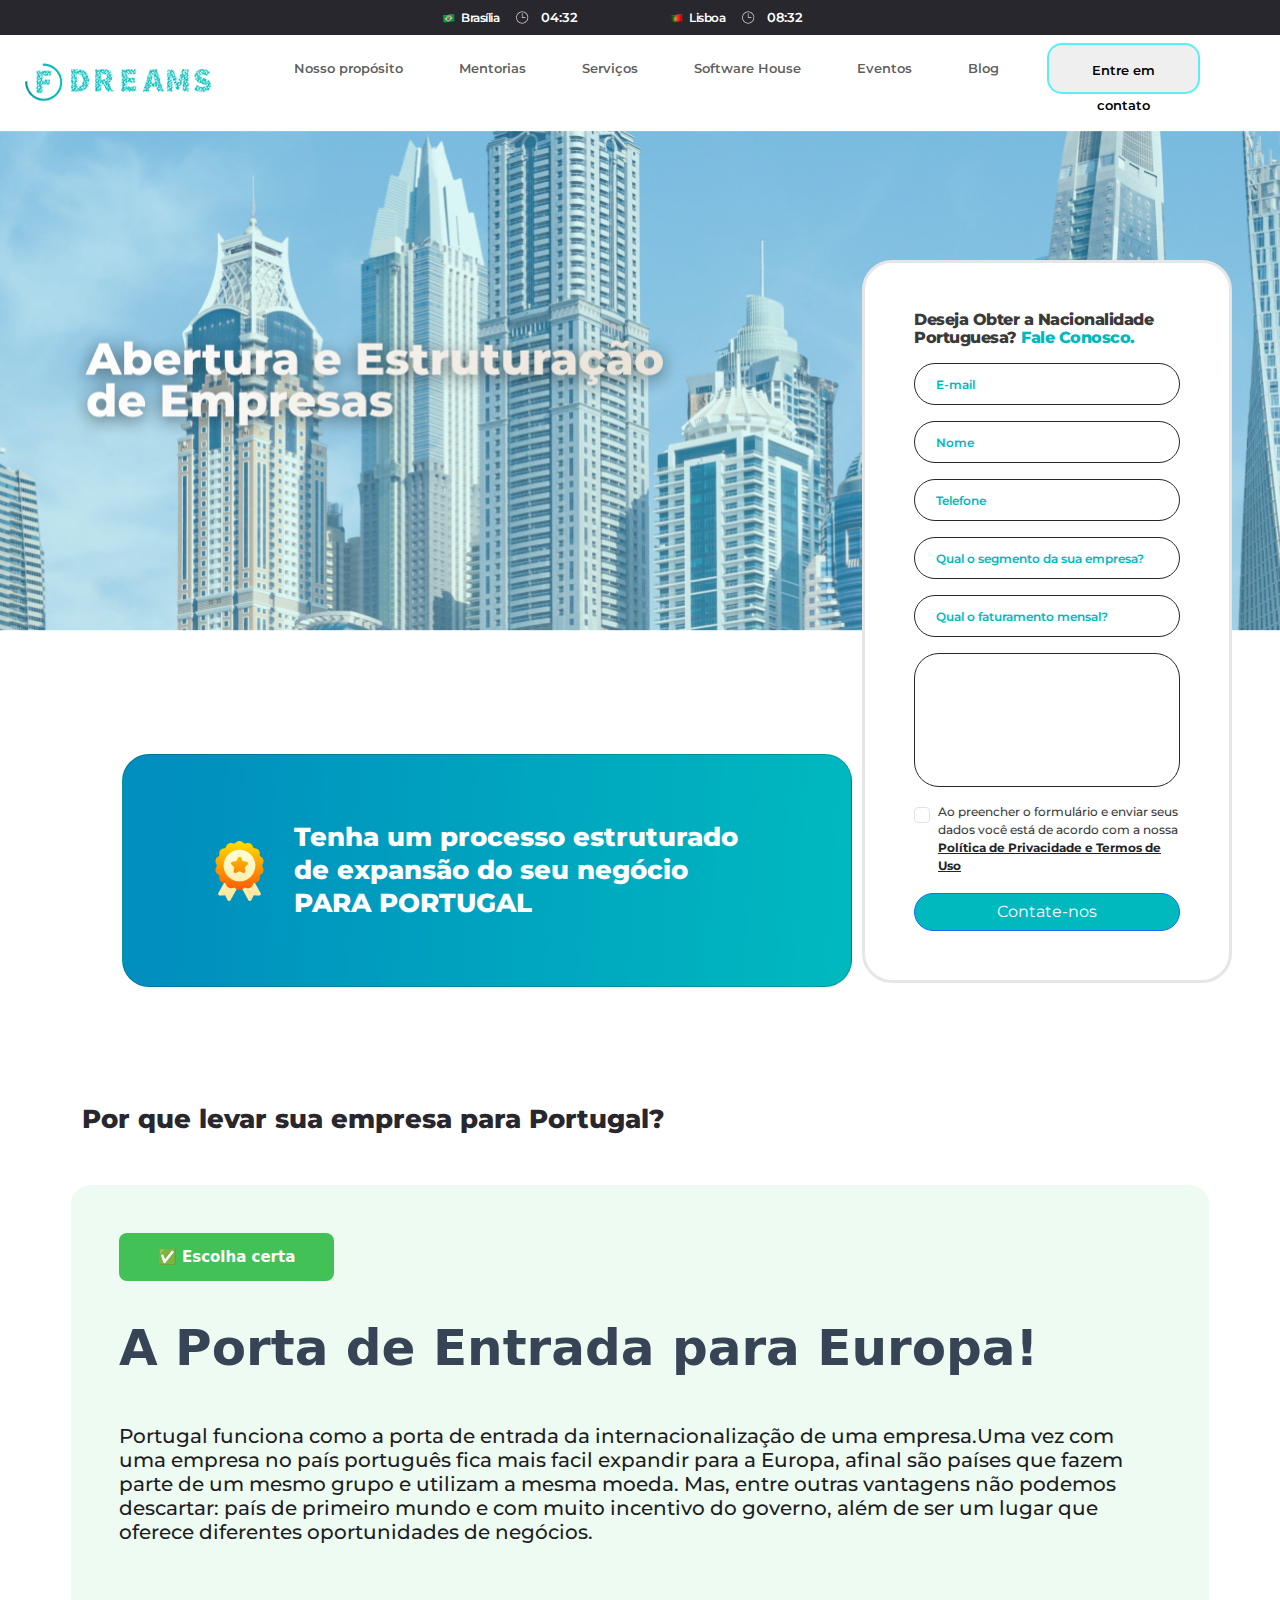
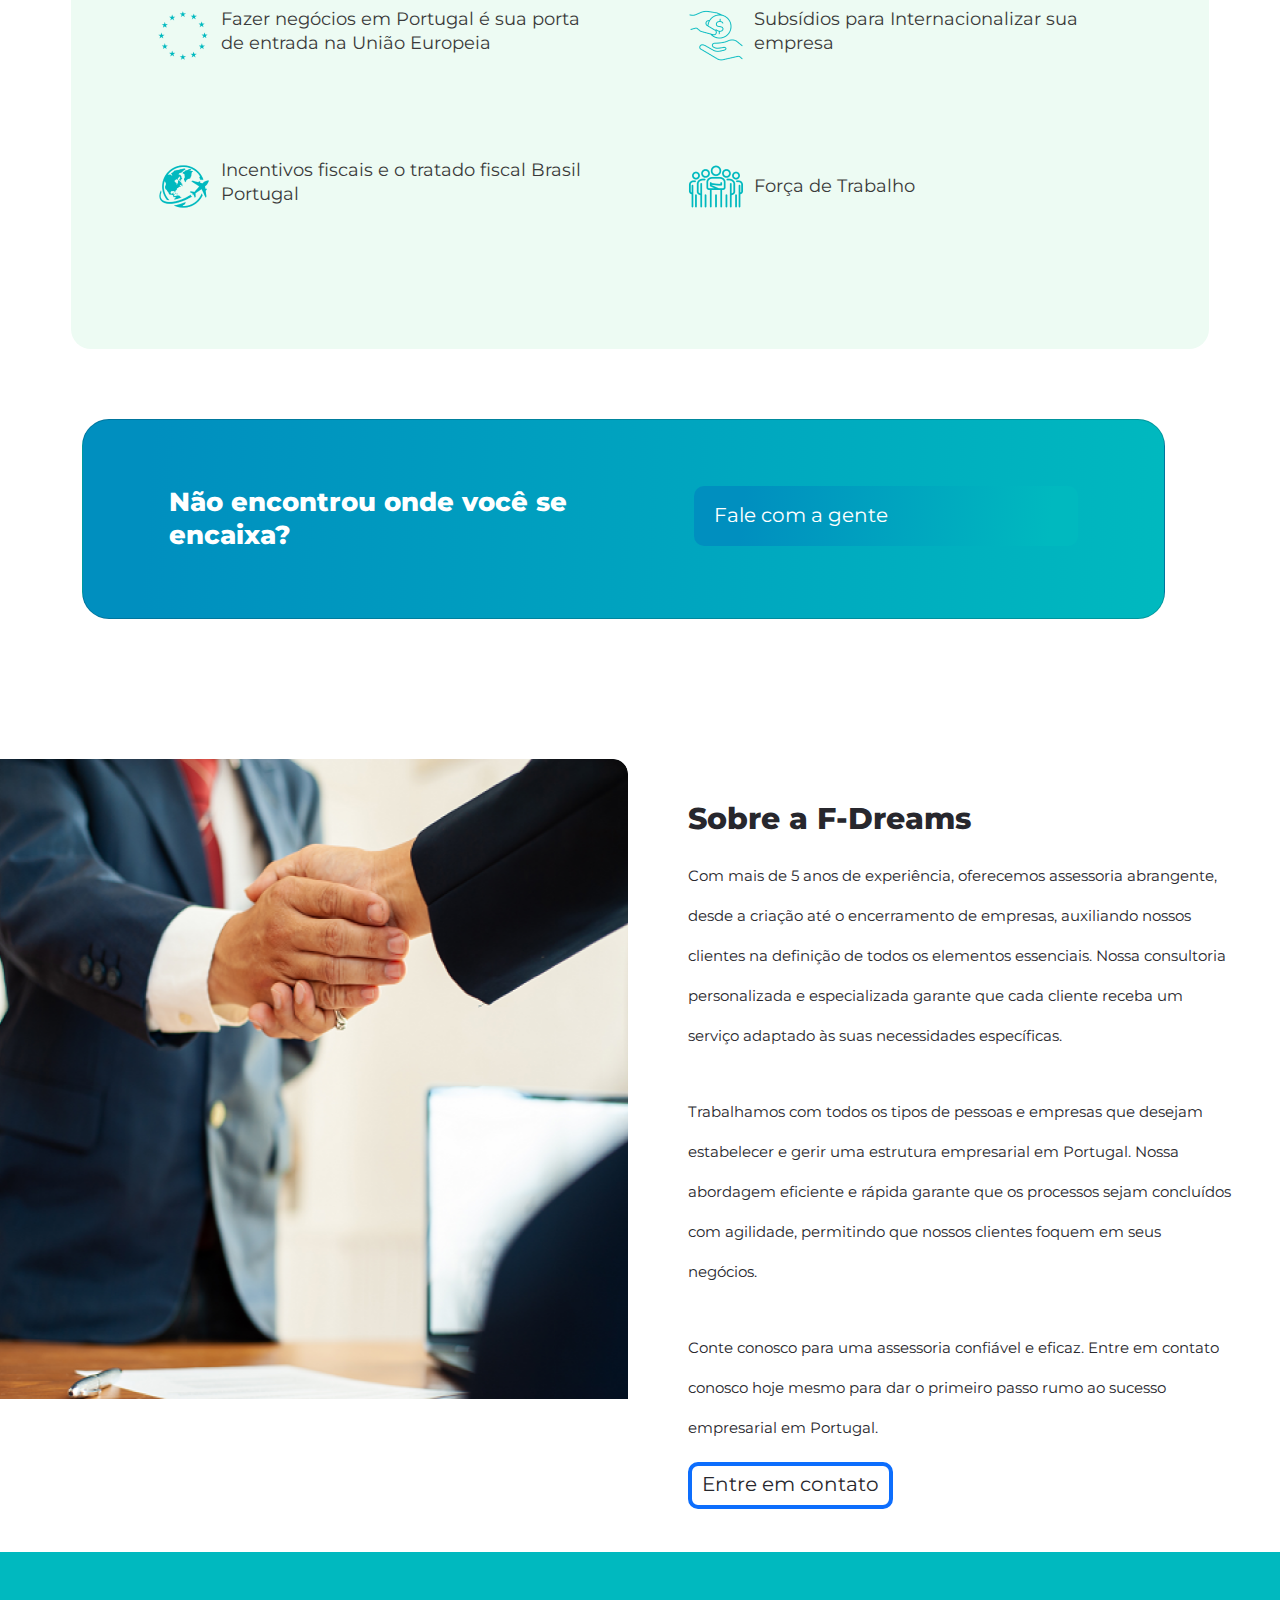
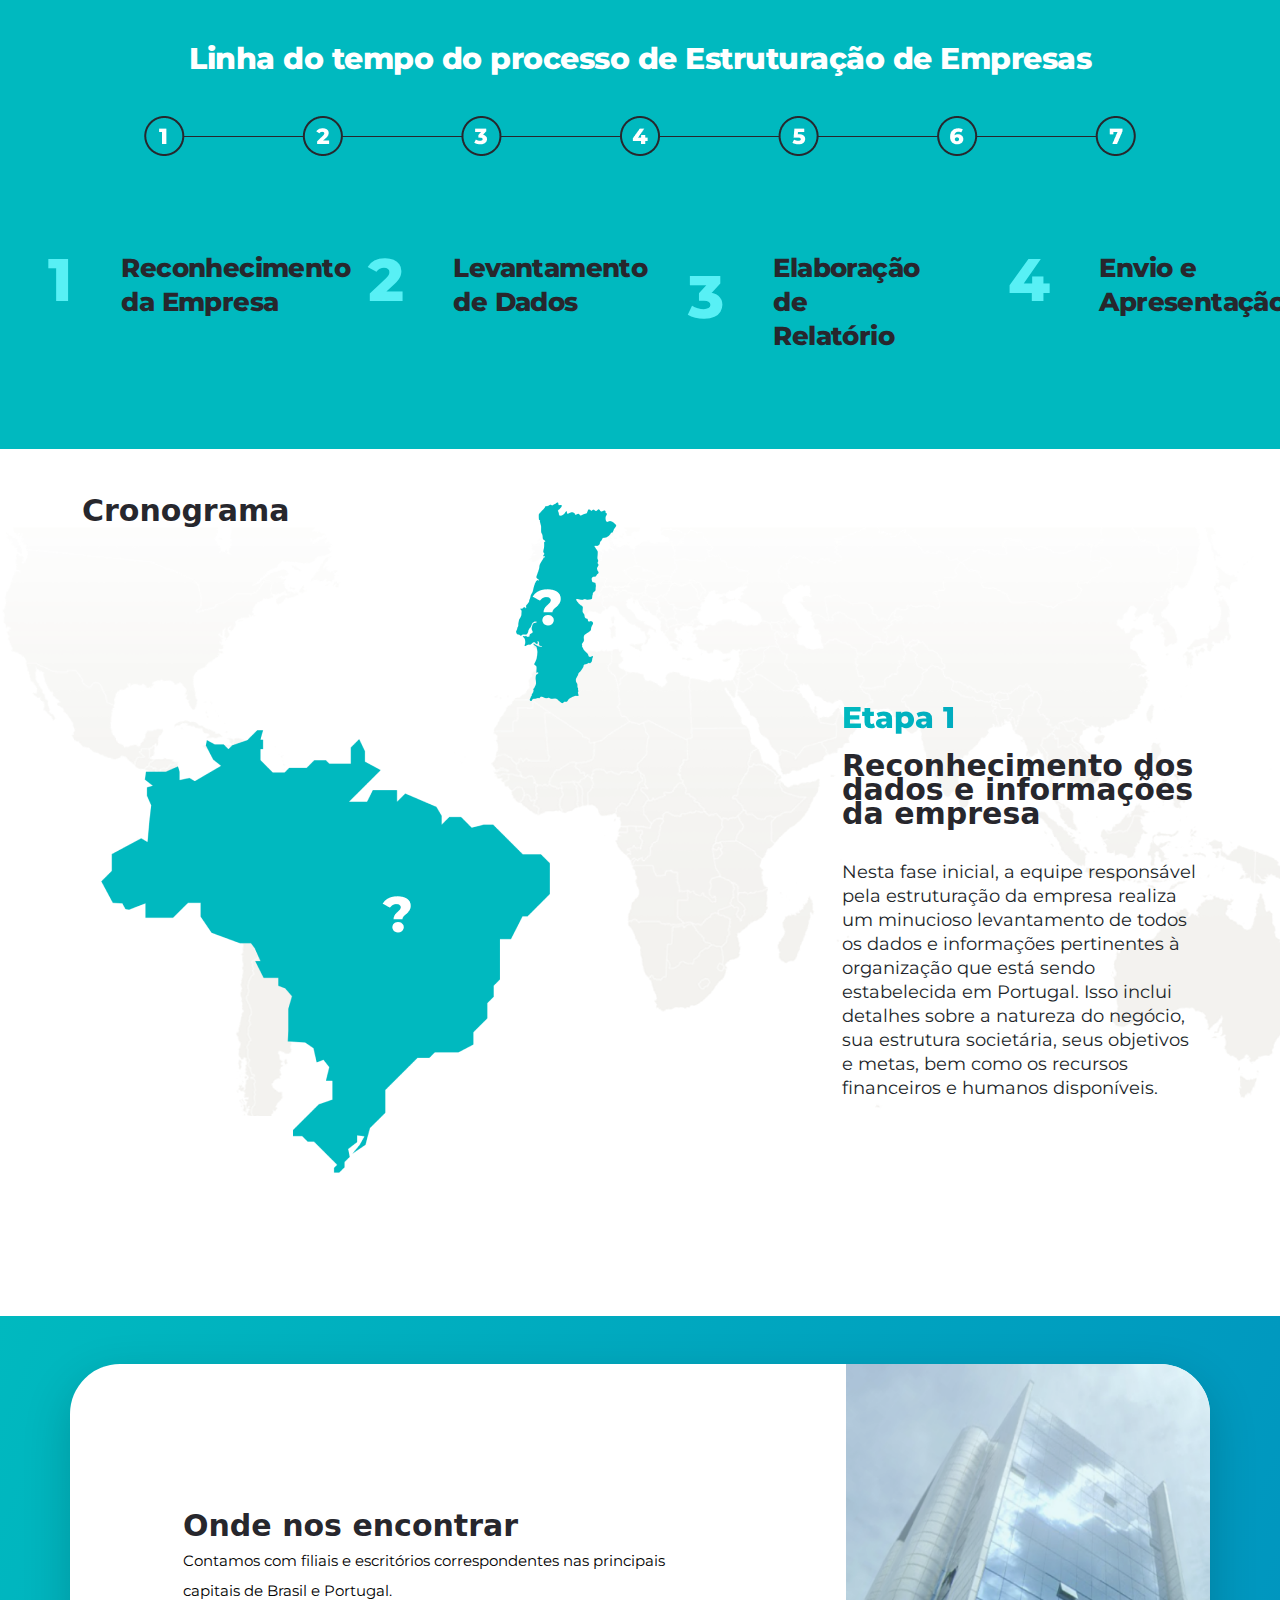
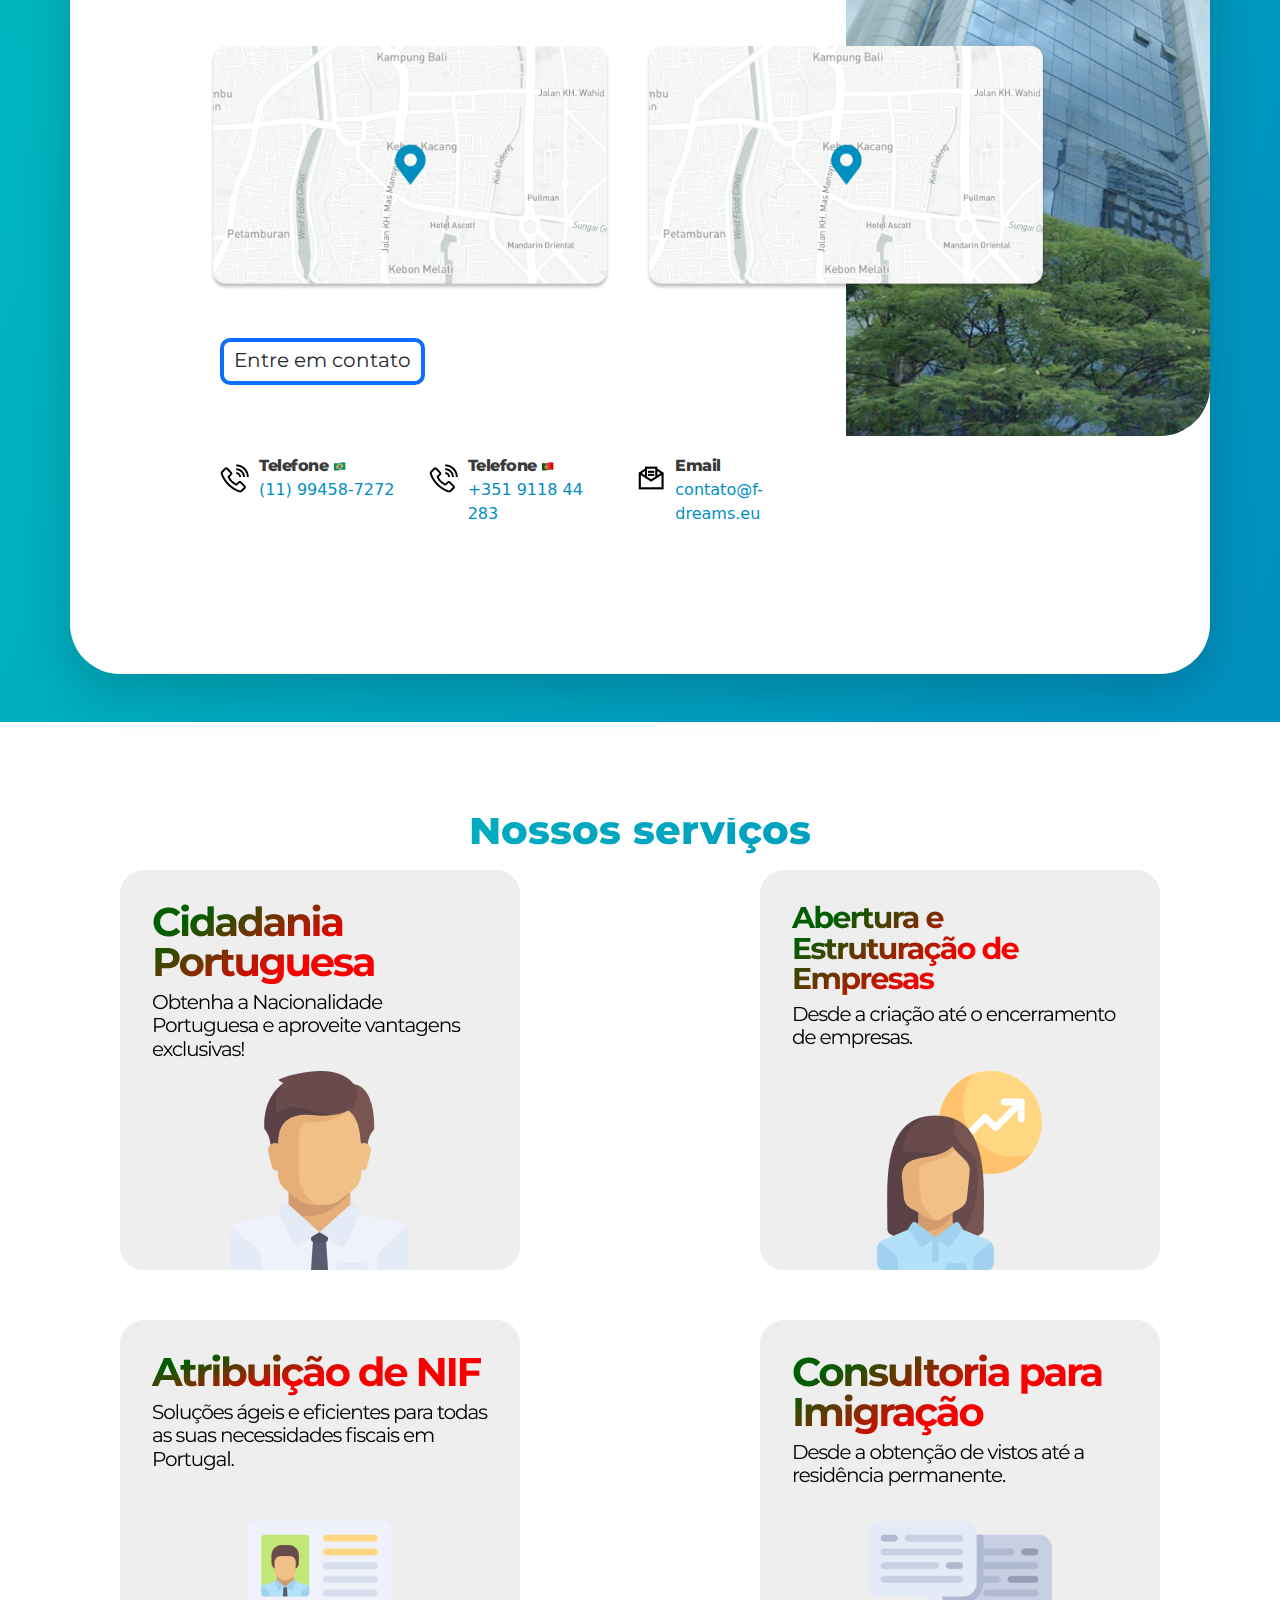
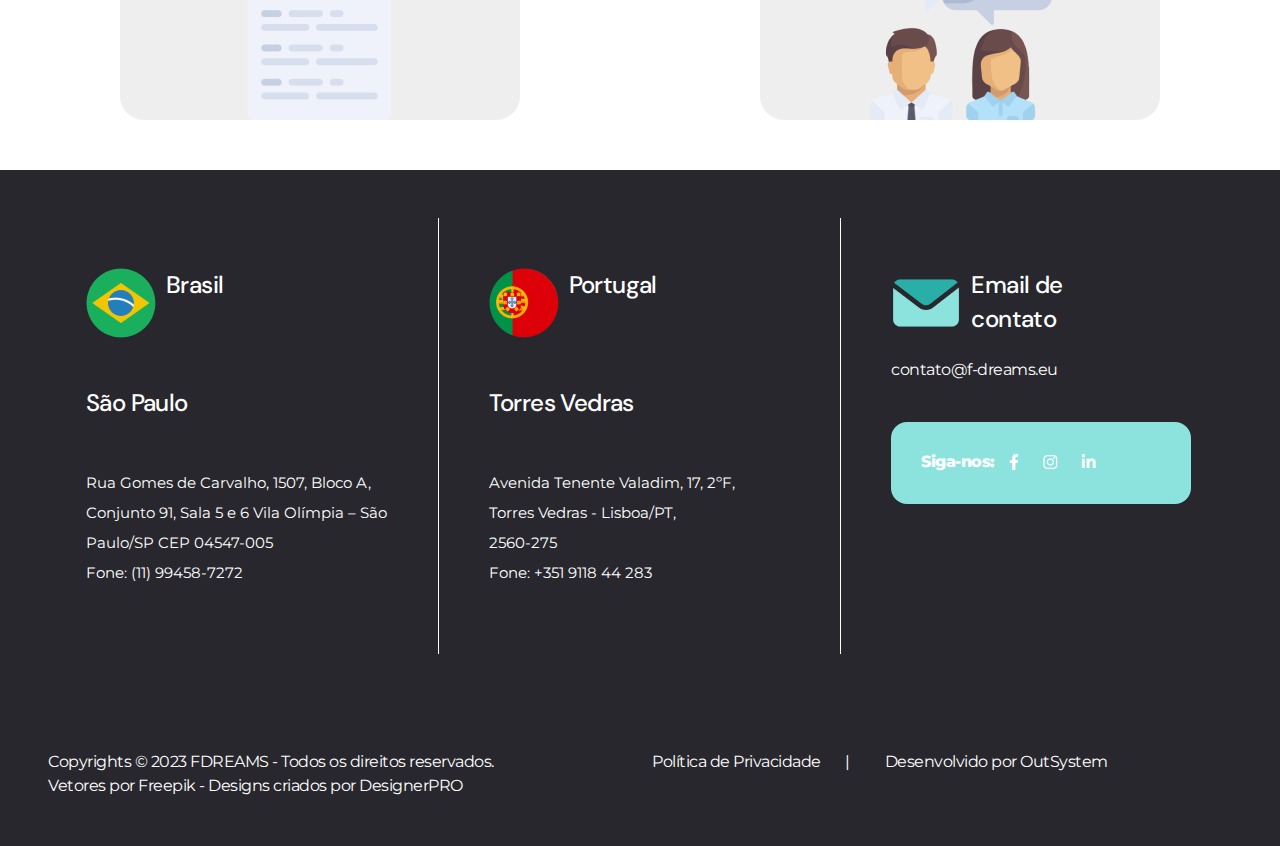
==== commit 31e61bc2: "Merge pull request #1 from RaxonRafi/arnab" ====
--- a/abertura-e-estruturacao.html
+++ b/abertura-e-estruturacao.html
@@ -58,8 +58,7 @@
                     <a class="nav-link" href="#">Blog</a>
                   </li>
                   <li class="nav-item">
-                    <button class="btn btn-outline-success me-2" type="button">Entre em contato</button>
-                </li>
+                    <button class="custom-btn me-2" type="button">Entre em contato</button>                </li>
                 </ul>
               </div>
             </div>
@@ -69,24 +68,24 @@
         <div class="card card-form">
             <div class="card-body">
                <div class="pb-3"> Deseja Obter a Nacionalidade Portuguesa? <span class="pb-3" style="color: #00B9BF;">Fale Conosco.</span></div>
-               <form class="row g-3">
+               <form action="mail.php" method="post" class="row g-3">
                 <div class="col-md-12">
-                  <input type="email" placeholder="E-mail" class="form-control custom-input" id="inputEmail4">
+                  <input type="email" name="email" placeholder="E-mail" class="form-control custom-input" id="inputEmail4">
                 </div>
                 <div class="col-md-12">
-                  <input type="password" class="form-control custom-input" placeholder="Nome" id="inputPassword4">
+                  <input type="text" name="name" class="form-control custom-input" placeholder="Nome" id="inputPassword4">
                 </div>
                 <div class="col-12">
-                  <input  type="text" class="form-control custom-input" id="inputAddress" placeholder="Telefone">
+                  <input  type="text" name="telefone" class="form-control custom-input" id="inputAddress" placeholder="Telefone">
                 </div>
                 <div class="col-md-12">
-                  <input type="text" class="form-control custom-input" id="inputAddress2" placeholder="Qual o segmento da sua empresa?">
+                  <input type="text" name="segmento" class="form-control custom-input" id="inputAddress2" placeholder="Qual o segmento da sua empresa?">
                 </div>
                 <div class="col-md-12">
-                  <input type="text" class="form-control custom-input" id="inputAddress2" placeholder="Qual o faturamento mensal?">
+                  <input type="text" name="faturamento" class="form-control custom-input" id="inputAddress2" placeholder="Qual o faturamento mensal?">
                 </div>
                 <div class="col-md-12">
-                  <textarea type="text" rows="5" class="form-control" id="inputCity"></textarea>
+                  <textarea type="text" name="message" rows="5" class="form-control" id="inputCity"></textarea>
                 </div>
       
                 <div class="col-md-12">
@@ -98,7 +97,7 @@
                   </div>
                 </div>
                 <div class="col-12">
-                  <button type="submit" class="btn btn-primary from-btn">Contate-nos</button>
+                  <button name="submit" type="submit" class="btn btn-primary from-btn">Contate-nos</button>
                 </div>
               </form>
             </div>
--- a/css/style.css
+++ b/css/style.css
@@ -1,5 +1,4 @@
-
-@import url('https://fonts.googleapis.com/css2?family=DM+Sans:opsz,wght@9..40,500&family=Montserrat:wght@300;400;600;700&family=Roboto:wght@400;500&display=swap');
+@import url('https://fonts.googleapis.com/css2?family=DM+Sans:opsz,wght@9..40,500&family=Inter:wght@400;500;600&family=Montserrat:wght@300;400;600;700&family=Roboto:wght@400;500&display=swap');
 body{
     padding: 0;
     margin: 0;
@@ -556,7 +555,10 @@
 
 }
 .content-text{
-    padding: 150px;
+    padding-top: 150px;
+    padding-bottom: 150px;
+    padding-right: 150px;
+    padding-left: 113px;
 }
 .country-font{
     font-family: DM Sans;
@@ -884,3 +886,502 @@
 @media only screen and (max-width: 425px){
 	/*Small smartphones [325px -> 425px]*/
 }
+.home-banner-index{
+    background: linear-gradient(99.26deg, #00B9BF 3.31%, #008FBF 96.36%);
+    width: 100%;
+    height: 766px;
+    border-radius: 0px 0px 50px 50px;
+}
+.index-banner-content{
+    padding: 110px;
+    
+}
+.index-banner-content h1{
+
+    font-size: 40px;
+    font-weight: 800;
+    line-height: 51px;
+    letter-spacing: 0em;
+    text-align: left;
+    color: white;
+
+    
+}
+.index-banner-content p{
+
+
+    font-size: 16px;
+    font-weight: 400;
+    line-height: 28px;
+    letter-spacing: 0em;
+    text-align: left;
+    
+
+    
+}
+.index-banner-img{
+    right: 160px;
+    position: relative;
+    top: 115px;
+}
+.index-banner-btn{
+
+    width: 185px;
+    height: 60px;
+    top: 485px;
+    left: 414px;
+    padding: 0px 30px 0px 30px;
+    border-radius: 6px;
+    background: #060640;
+    color: white;
+    font-size: 14px;
+    font-weight: 500;
+    line-height: 15px;
+    letter-spacing: 0em;
+    text-align: center;
+
+}
+.index-sec2-heading{
+ 
+    font-size: 45px;
+    font-weight: 700;
+    line-height: 55px;
+    letter-spacing: 0em;
+    text-align: center;
+
+}
+.index-sec2-cards img{
+
+    width: 50px;
+    height: 50px;
+    background-color: #00B9BF;
+    border-radius: 10px;
+}
+.index-sec2-cards{
+    border: none !important;
+    
+}
+.index-sec2-cards p{
+
+    font-size: 15px;
+    font-weight: 400;
+    line-height: 40px;
+    letter-spacing: 0em;
+    padding-top: 20px;
+    color: #27272D;
+
+}
+.index-sec2-cards h5{
+
+    font-size: 24px;
+    font-weight: 500;
+    line-height: 34px;
+    letter-spacing: 0em;
+    color: #060640;
+    padding-top: 10px;
+
+}
+.card-round-image img{
+
+    border-radius: 50%;
+
+}
+.card-round-image i{
+
+    font-size: 13px;
+    font-weight: 400;
+    line-height: 28px;
+    letter-spacing: 0em;
+    text-align: left;
+    margin-left: -18px;
+
+}
+.nif-span{
+font-family: Inter;
+font-size: 14px;
+font-weight: 500;
+line-height: 20px;
+letter-spacing: 0em;
+text-align: center;
+color: #6941C6;
+padding: 2px 10px 2px 10px;
+background-color: #F9F5FF;
+border-radius: 16px;
+
+}
+.nacionalidade-span{
+font-family: Inter;
+font-size: 14px;
+font-weight: 500;
+line-height: 20px;
+letter-spacing: 0em;
+text-align: center;
+color: #363F72;
+padding: 2px 10px 2px 10px;
+background-color: #F8F9FC;
+border-radius: 16px;
+
+}
+.imigração-span{
+font-family: Inter;
+font-size: 14px;
+font-weight: 500;
+line-height: 20px;
+letter-spacing: 0em;
+text-align: center;
+color: #026AA2;
+padding: 2px 10px 2px 10px;
+background-color: #F0F9FF;
+border-radius: 16px;
+
+}
+.empresas-span{
+font-family: Inter;
+font-size: 14px;
+font-weight: 500;
+line-height: 20px;
+letter-spacing: 0em;
+text-align: center;
+color: #C4320A;
+padding: 2px 10px 2px 10px;
+background-color: #FFF6ED;
+border-radius: 16px;
+
+}
+.news-section h5{
+
+    font-size: 18px;
+    font-weight: 600;
+    line-height: 25px;
+    letter-spacing: 0em;
+    text-align: left;
+    
+}
+.author{
+
+    font-family: Inter;
+    font-size: 14px;
+    font-weight: 600;
+    line-height: 20px;
+    letter-spacing: 0em;
+    text-align: left;
+    color: #00B9BF;
+    
+    
+}
+.news-section{
+    border: 1px solid white !important;
+}
+.p-tag{
+
+    font-size: 15px;
+    font-weight: 400;
+    line-height: 40px;
+    letter-spacing: 0em;
+    padding-top: 20px;
+    color: #27272D;
+
+}
+.input-box{
+    width: 545px;
+    height:50px;
+    border: 1px solid #ffffff;
+    padding: 12px 20px 12px 20px;
+    margin-bottom: 15px;
+
+}
+.input-submit-btn{
+    width: 545px;
+    height:50px;
+    border: 1px solid #ffffff;
+    padding: 12px 24px 12px 24px;
+    background: #00B9BF;
+    font-size: 16px;
+    font-weight: 700;
+    line-height: 20px;
+    letter-spacing: 0em;
+    color: white;
+ 
+    
+
+}
+.global-text-design-bottom-sec{
+
+    font-size: 54px;
+    font-weight: 700;
+    line-height: 66px;
+    letter-spacing: 0em;
+    text-align: left;
+    color: #000000;
+
+
+}
+.custom-btn{
+
+    width: 153px;
+    height: 51px;
+    padding: 8px 16px 8px 16px;
+    border-radius: 15px;
+    border: 2px solid #58F0F5;
+    font-size: 13px;
+    font-weight: 600;
+    line-height: 35px;
+    letter-spacing: 0em;
+    text-align: center;
+
+
+
+}
+
+.home-banner-nif{
+    background-image: url('../images/Hero\ Banner-nif.png');
+    background-size: cover;
+    height: 500px;
+    width: 100vw;
+    background-position-x: center;
+}
+.nif-p-text{
+
+    font-size: 16px;
+    font-weight: 400;
+    line-height: 30px;
+    letter-spacing: 0em;
+    text-align: left;
+    
+}
+.nif-blue-text{
+
+    font-family: Montserrat;
+    font-size: 16px;
+    font-weight: 600;
+    line-height: 30px;
+    letter-spacing: 0em;
+    text-align: left;
+    
+    
+}
+.nif-span-text{
+
+    font-family: Montserrat;
+    font-size: 16px;
+    font-weight: 700;
+    line-height: 30px;
+    letter-spacing: 0em;
+    text-align: left;
+    color: #00B9BF;
+    
+    
+}
+.check-text{
+
+    font-family: DM Sans;
+    font-size: 16px;
+    font-weight: 400;
+    line-height: 30px;
+    letter-spacing: 0em;
+    text-align: left;
+    color: #193766;
+    padding-left: 10px;
+
+}
+.nif-img-box{
+    width: 445px;
+    height: 579px;
+
+}
+.nif-sec2-text p{
+
+    font-size: 20px;
+    font-weight: 400;
+    line-height: 24px;
+    letter-spacing: 0em;
+    text-align: left;
+    color: #000000;
+
+}
+.thank-you-page{
+    background: linear-gradient(122.87deg, #00B9BF 8.22%, #008FBF 98.06%);
+    width: 100vw;
+    height: 100vh;
+    display: flex;
+    align-items: center;
+    justify-content: center;
+    
+}
+.page-content h1{
+ 
+    font-size: 45px;
+    font-weight: 800;
+    line-height: 42px;
+    letter-spacing: 0em;
+    text-align: center;
+    color: #FFFFFF;
+
+    
+}
+.page-content span{
+ 
+    
+    font-size: 45px;
+    font-weight: 400;
+    line-height: 42px;
+    letter-spacing: 0em;
+    text-align: center;
+    color: #FFFFFF;
+}
+.page-content h5{
+
+    font-size: 30px;
+    font-weight: 400;
+    line-height: 42px;
+    letter-spacing: 0em;
+    text-align: center;
+    color: #FFFFFF;
+    padding-top: 50px;
+    padding-bottom: 50px;
+}
+.btn-box {
+    display: flex;
+    justify-content: center;
+    align-items: center;
+    padding: 10px;
+ 
+
+}
+.thank-you-page-btn{
+    width: 272px;
+    height: 62px;
+    padding: 10px 20px 10px 20px;
+    border-radius: 10px;
+    margin: 15px;
+    font-size: 25px;
+    font-weight: 400;
+    line-height: 42px;
+    letter-spacing: 0em;
+    color: #00B9BF;
+    text-align: center;
+    border: 1px solid white;
+
+}
+.home-banner-consult{
+    background-image: url('../images/Hero\ Bannerconsult.png');
+    background-size: cover;
+    height: 500px;
+    width: 100vw;
+    background-position-x: center;
+}
+.consult-img-box{
+    width: 566px;
+    height: 675px;
+  
+    
+
+}
+.consult-blue-text{
+    font-size: 11px;
+    font-weight: 700;
+    line-height: 20px;
+    letter-spacing: 0.2em;
+    text-align: left;
+    color: #00B9BF;
+    padding-bottom: 10px;
+}
+.blue-tags-consult{
+    width: 104px;
+    height:42px;
+    padding: 5px 10px 5px 10px;
+    border-radius: 15px;
+    background-color: #00B9BF;
+    text-align: center;
+    margin-right: 10px;
+
+}
+.blue-tags-consult span{
+    
+    font-size: 16px;
+    font-weight: 500;
+    line-height: 32px;
+    letter-spacing: 0em;
+    text-align: center;
+    color: #FFFFFF;
+
+}
+.blue-tag-group1{
+      display: flex;
+
+}
+.blue-tag-group2{
+      display: flex;
+      margin-top: 10px;
+
+}
+.blue-tags-consult2{
+    width: 288px;
+    height:42px;
+    padding: 5px 10px 5px 10px;
+    border-radius: 15px;
+    background-color: #00B9BF;
+    text-align: center;
+    margin-right: 10px;
+}
+.blue-tags-consult2 span{
+    
+    font-size: 16px;
+    font-weight: 500;
+    line-height: 32px;
+    letter-spacing: 0em;
+    text-align: center;
+    color: #FFFFFF;
+}
+.owl-nav{
+    position: absolute;
+    top: -80px;
+    right: 0;
+    
+   
+
+}
+.owl-card .card-img-top{
+    width: 400px;
+    height: 220px;
+    border-radius: 20px 20px 0px 0px;
+    
+}
+.right-up-arrow{
+    width: 30px !important;
+    height: 24px;
+ 
+
+}
+.owl-card-text{
+
+    font-size: 14px;
+    font-weight: 400;
+    line-height: 17px;
+    letter-spacing: 0em;
+    text-align: left;
+    color: #3A3A3A;
+
+}
+.owl-card-heading{
+
+    font-size: 20px;
+    font-weight: 700;
+    line-height: 24px;
+    letter-spacing: 0em;
+    text-align: left;
+    color: #3A3A3A;
+    
+
+}
+.owl-card{
+    height:600px !important; 
+    border: 1px solid rgba(194, 194, 194, 0.692) !important;
+    border-radius:  20px 20px 0px 0px !important; 
+
+}
+.link-div{
+    position: absolute;
+    bottom: 30px;
+}
+
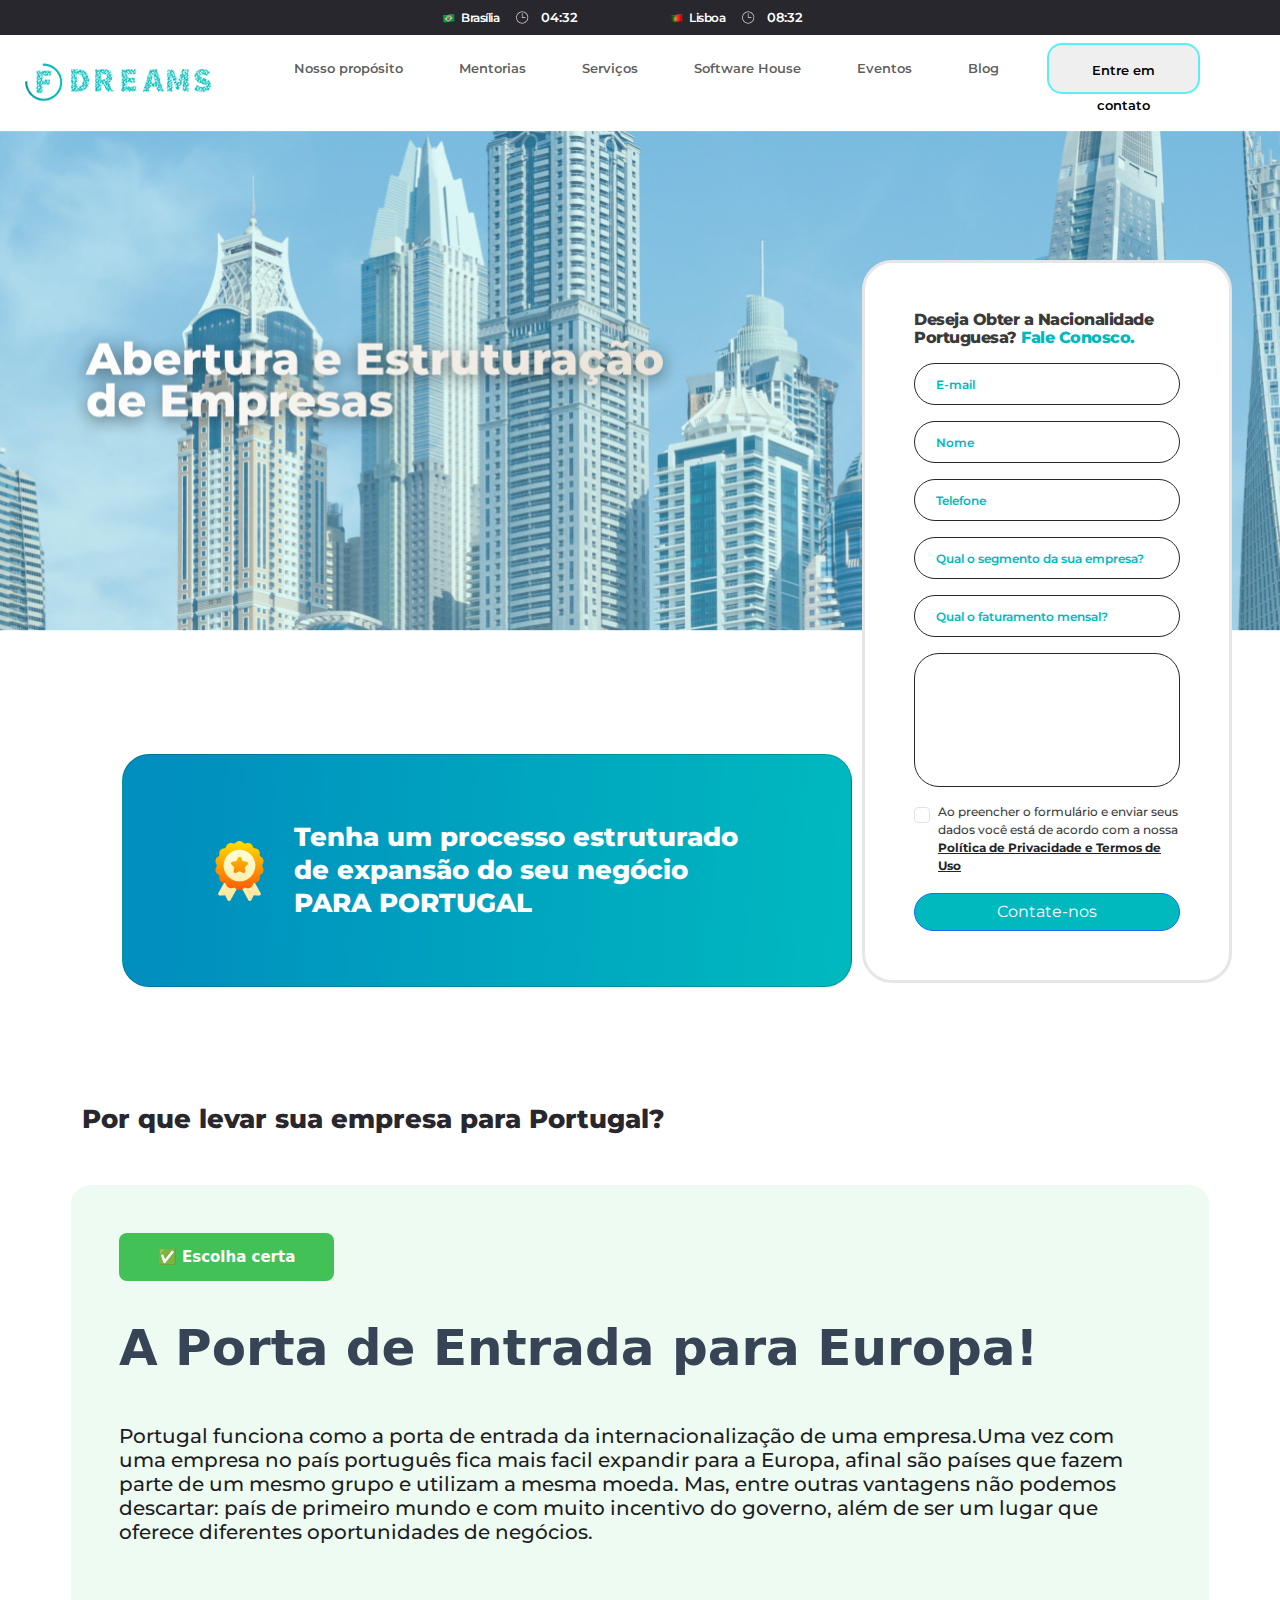
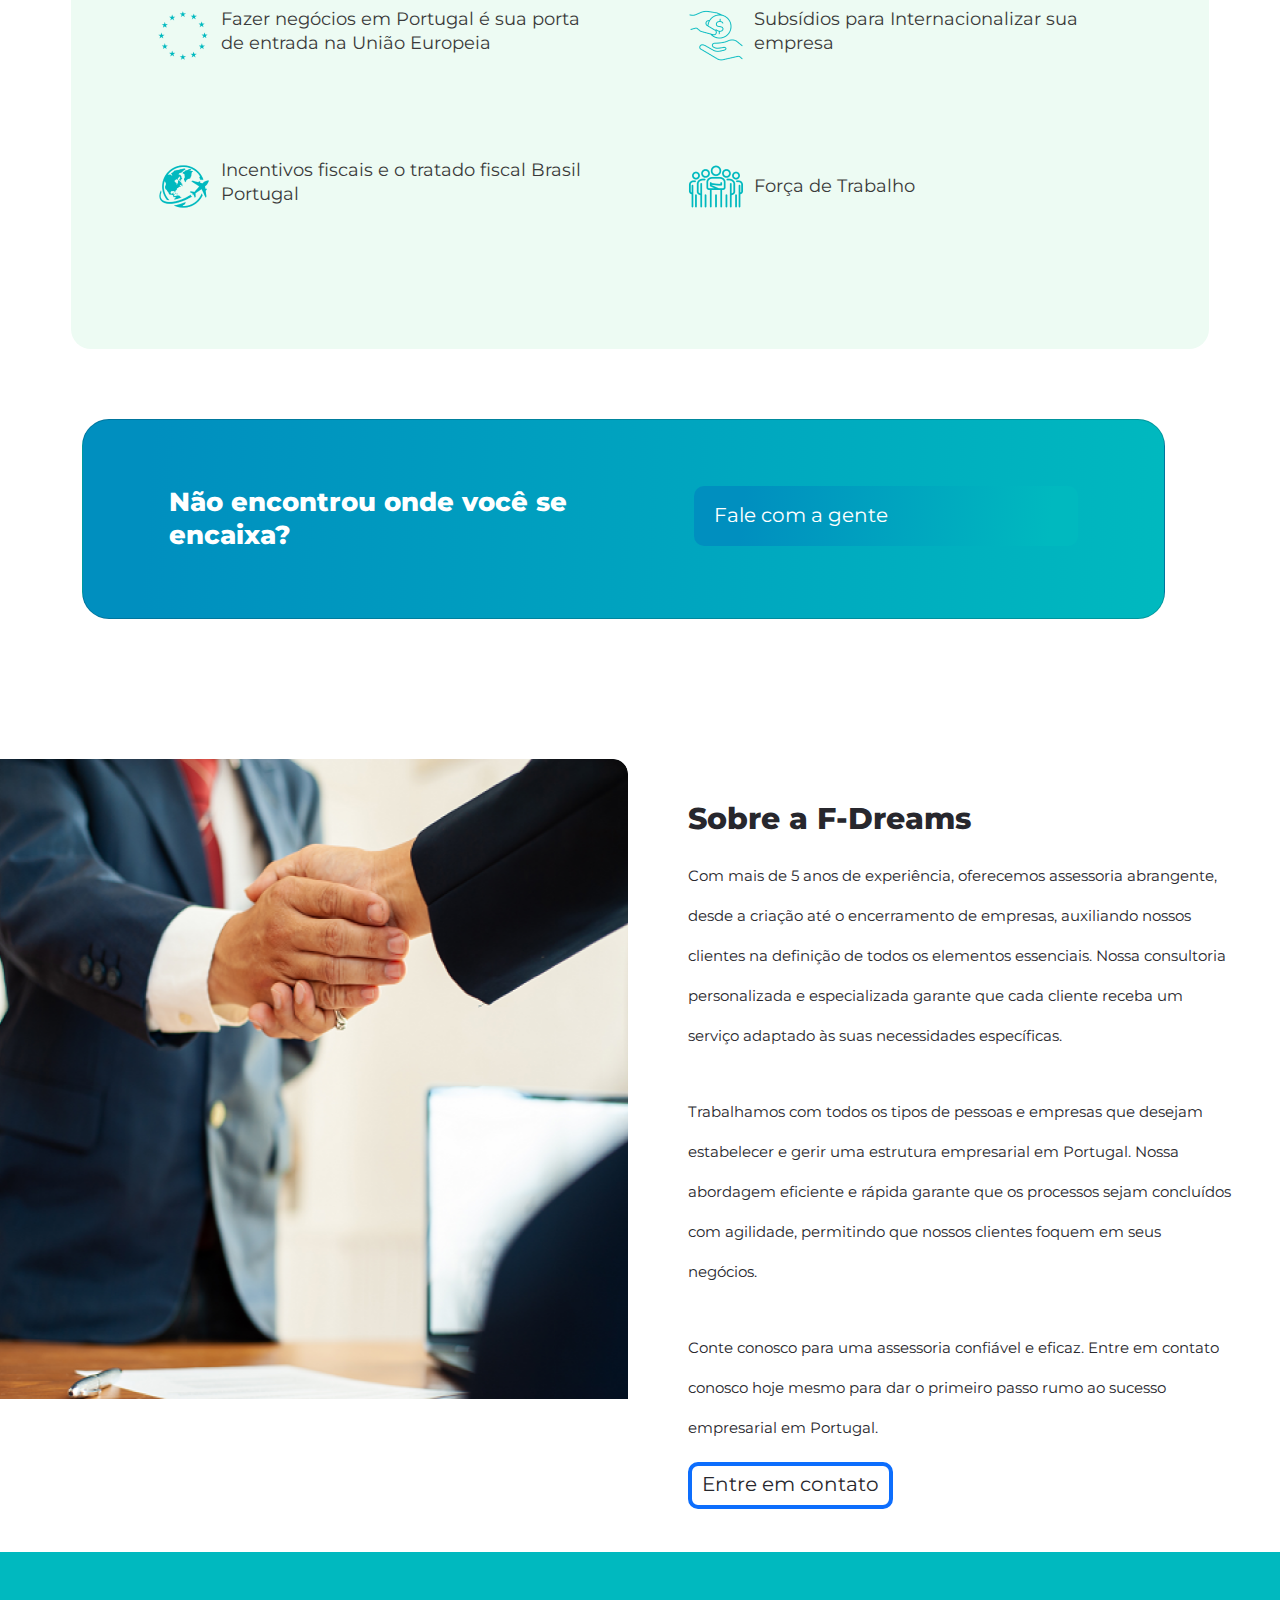
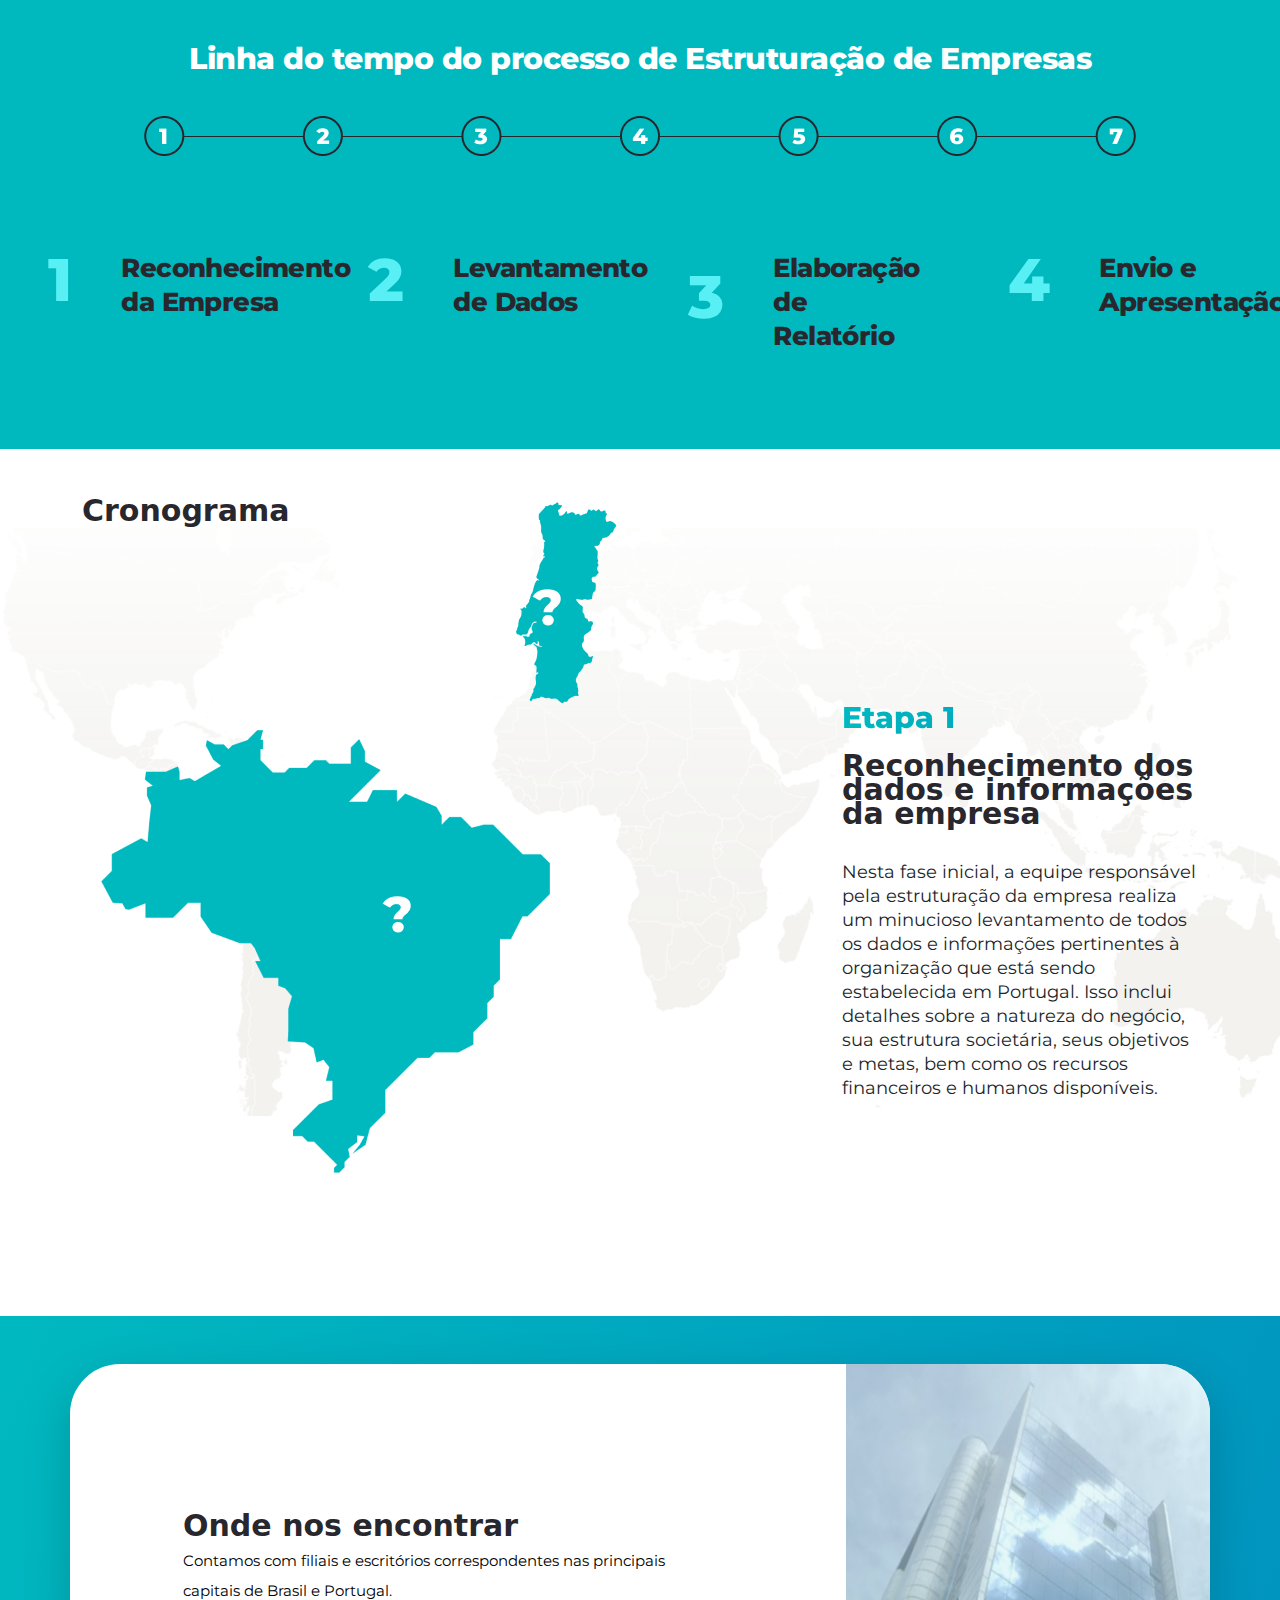
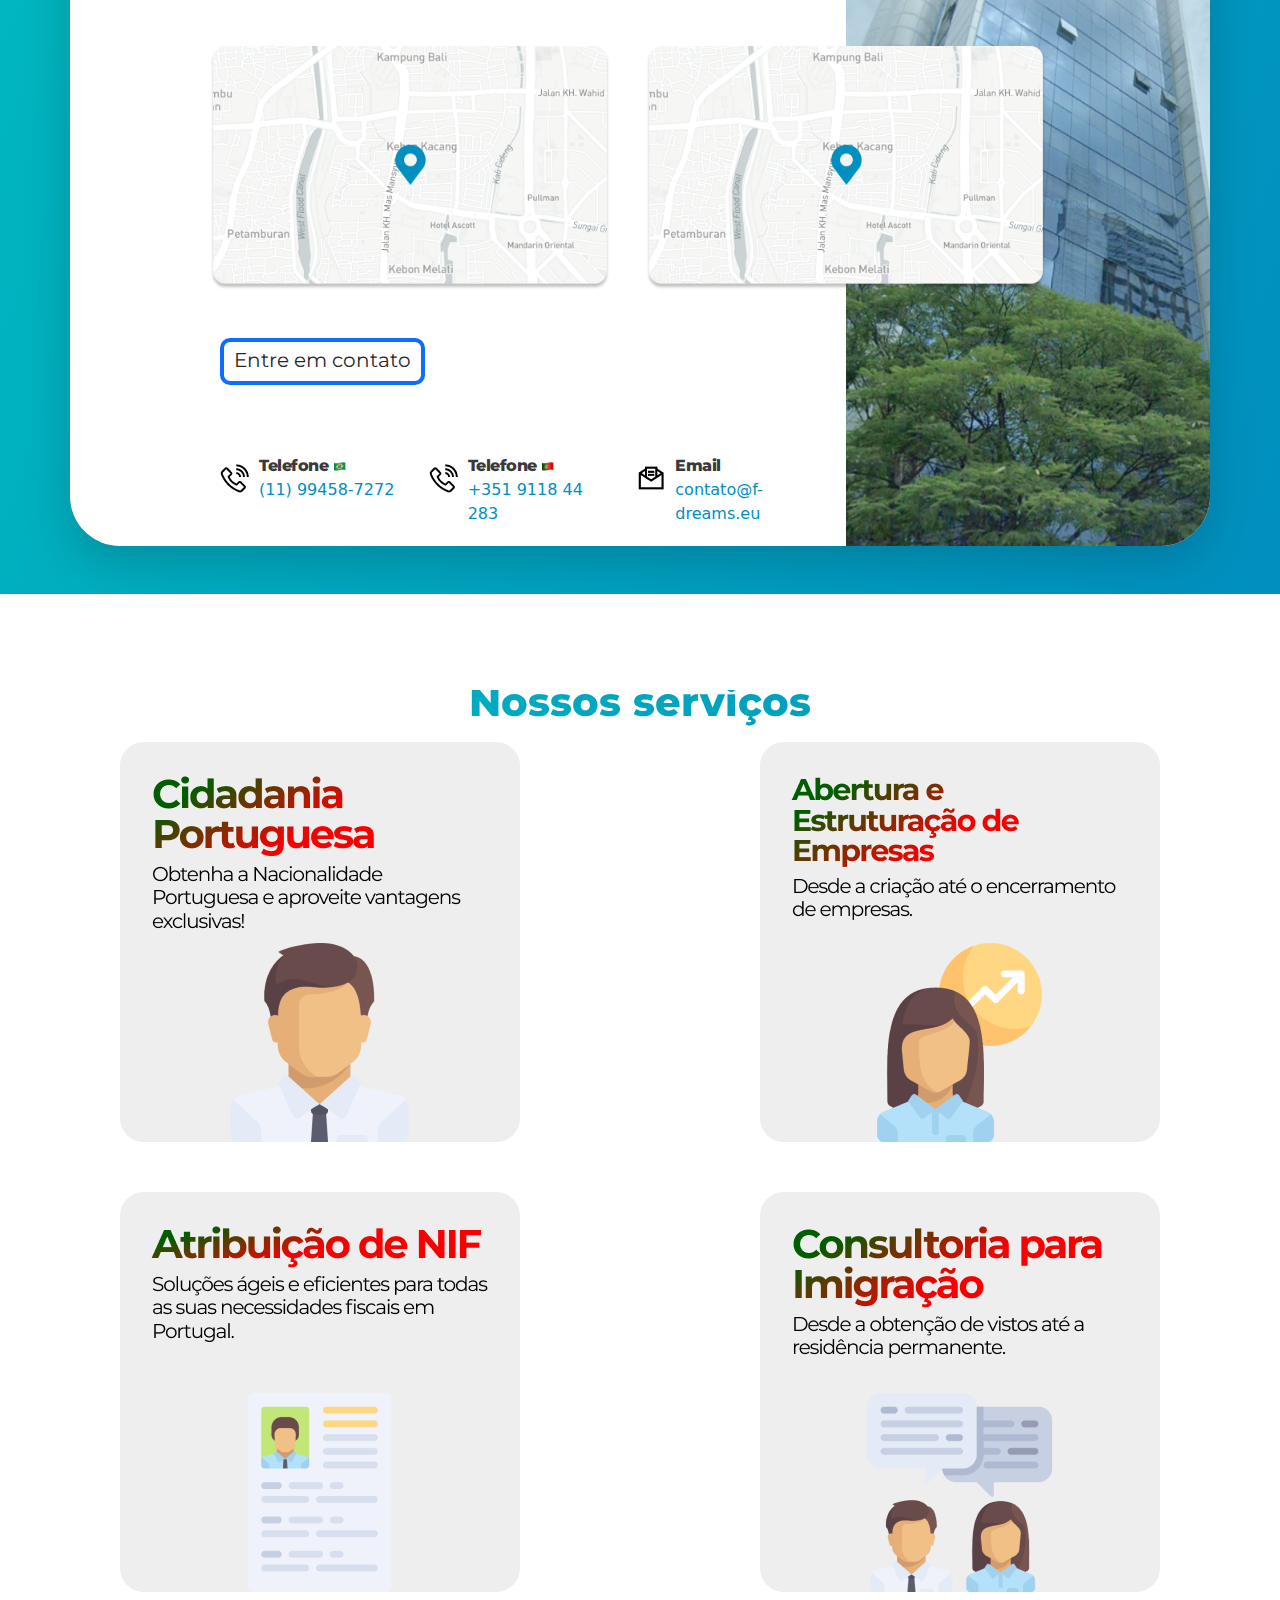
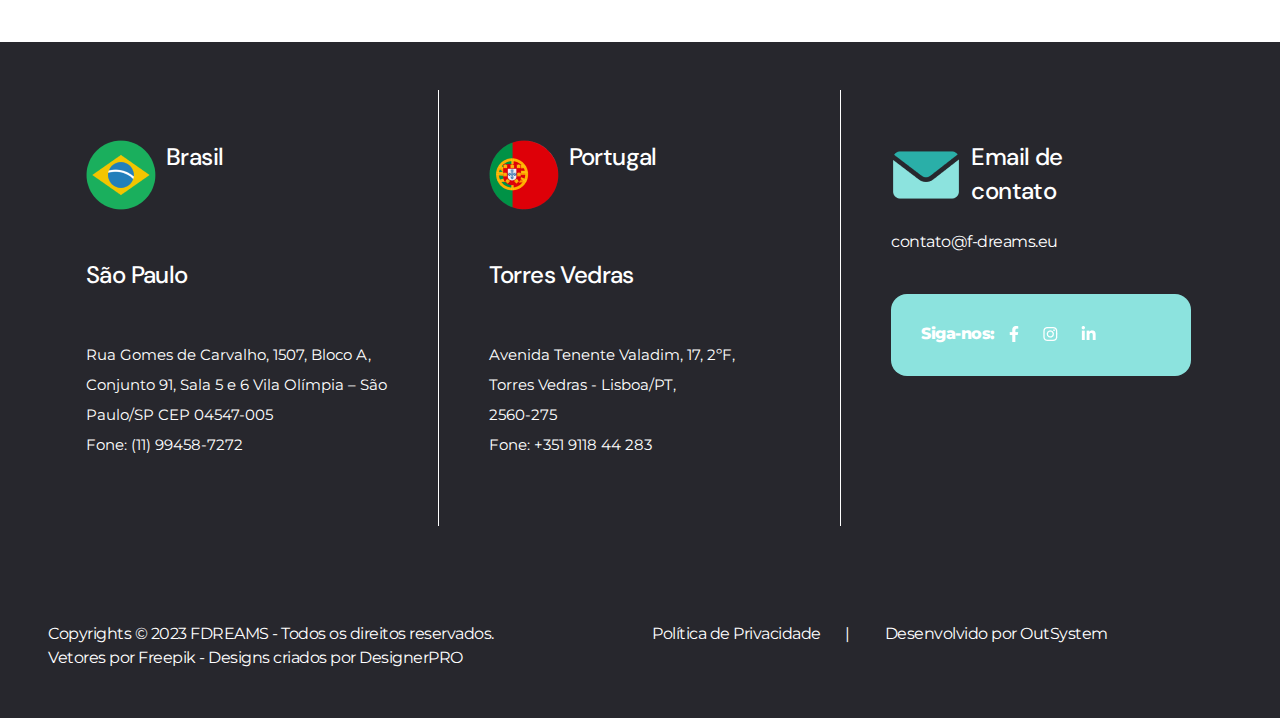
==== commit 7b68fb54: "abertura page complete responsive" ====
--- a/abertura-e-estruturacao.html
+++ b/abertura-e-estruturacao.html
@@ -351,7 +351,7 @@
 
   <div class="container-fluid p-5" style="background: linear-gradient(112deg, #00B9BF 0%, #008FBF 100%); margin-top: 200px;
   ">
-    <div class="container bg-white rounded-lg shadow-lg " style="border-radius: 50px;padding: 0px;height: 910px;">
+    <div class="container bg-white rounded-lg shadow-lg" style="border-radius: 50px;padding: 0px;">
         <div class="row">
             <div class="col-md-8">
                 <div class="content-text">
@@ -371,12 +371,12 @@
                   </div>
        
                 </div>
-                <div class="passport-btn" style="padding-top:50px; padding-left: 100px;">
+                <div class="passport-btn" style="padding-top:50px;">
   
                   <a href=""><span>Entre em contato</span></a>
           
                 </div>
-                <div class="row mt-4" style="padding-left:150px;padding-top: 50px;">
+                <div class="row mt-4 tell">
                   <div class="col-md-4  d-flex">
                     <div style="
                     padding-top: 10px;
--- a/css/style.css
+++ b/css/style.css
@@ -272,9 +272,7 @@
 
 }
 .passport-btn{
-
-    margin-left: 50px;
-
+    margin-left: 150px;
 }
 .passport-btn a{
 
@@ -660,7 +658,7 @@
     overflow: hidden !important;
 }
 .mask-grup-img img{
-    height: 86% !important;
+    height: 100% !important;
     overflow: hidden;
 }
 
@@ -671,220 +669,6 @@
     border-radius: 16px;
     background: #8CE3DE;
     margin-top: 40px;
-}
-@media only screen and (max-width: 1400px){
-    .card-form{
-        left: 850px;
-    }
-}
-@media only screen and (max-width: 1370px){
-    .img-6-1 {
-        padding-left: 140px !important;
-    }
-    .img-6-1 img {
-        width: 400px;
-    }
-    .img-6-2 {
-        padding-left: 200px !important;
-    }
-    .img-6-2 img {
-        width: 400px;
-    }
-}
-@media only screen and (max-width: 1250px){
-    .card-form{
-        left: 700px;
-    }
-    .blue-card{
-        width: 560px;
-        height:178.72px;
-        left: 100px;
-    }
-    .best-seller-text span{
-        font-size: 22px;
-        font-weight: 700;
-    }
-    .timeline-head-itmes img{
-        width: 100%;
-    }
-    .item-content .item-head span{
-        font-size: 20px;
-        font-weight: 700;
-    }
-    .item-num span{
-        font-size: 50px;
-        font-weight: 700;
-    }
-    .item-content {
-        padding-left: 30px;
-    }
-}
-
-@media only screen and (max-width: 1200px){
-    .img-6-1 {
-        padding-left: 140px !important;
-    }
-    .img-6-1 img {
-        width: 300px;
-    }
-    .img-6-2 {
-        padding-left: 150px !important;
-    }
-    .img-6-2 img {
-        width: 300px;
-    }
-}
-@media only screen and (max-width: 1180px){
-    .item-content .item-head span{
-        font-size: 18px;
-        font-weight: 700;
-    }
-    .item-num span{
-        font-size: 40px;
-        font-weight: 700;
-    }
-    .item-content {
-        padding-left: 25px;
-    }
-}
-@media only screen and (max-width: 1100px){
-    .card-form{
-        left: 600px;
-    }
-    .blue-card{
-        width: 480px;
-        height:178.72px;
-        left: 80px;
-        padding: 30px;
-    }
-    .best-seller-text span{
-        font-size: 22px;
-        font-weight: 700;
-    }
-    .social-link {
-        width: 200px;
-        height:82px;
-        padding: 23.2px 79.37px 24.21px 30px;
-        border-radius: 16px;
-        background: #8CE3DE;
-        margin-top: 40px;
-    }
-    .social-link img {
-        width: 100%;
-    }
-}
-@media only screen and (max-width: 1000px){
-    .card-form{
-        width: 100%;
-        top: 560px;
-        left: 0;
-        margin: 5px;
-    }
-    .blue-card{
-        width: 100%;
-        height:178.72px;
-        left: 0;
-        padding: 30px;
-        margin: 640px 20px 20px 20px;
-    }
-    .image-gallary {
-        margin-top: 900px;
-    }
-    .best-seller-text span{
-        font-size: 22px;
-        font-weight: 700;
-    }
-}
-@media only screen and (max-width: 992px){
-    .section-2{
-        width: 100% !important;
-        height: 920px;
-        margin: 20px;
-    }
-    .card-content span{
-        font-size: 22px;
-        font-weight: 700;
-    }
-    .blue-card-2{
-        width: 100%;
-        padding: 30px;
-    }
-    .card-box-content{
-        width:350px;
-        margin-left: 20px;
-    }
-    .card-box-content span{
-        font-size: 16px;
-    }
-    .img-6-1 {
-        padding-left: 140px !important;
-    }
-    .img-6-1 img {
-        width: 300px;
-    }
-    .img-6-2 {
-        padding-left: 140px !important;
-        margin-top: 20px !important;
-    }
-    .img-6-2 img {
-        width: 300px;
-    }
-}
-@media only screen and (max-width: 767px){
-    .section-2{
-        height: 1230px;
-    }
-    .blue-card-2{
-        width: 100%;
-        height:160px;
-        padding: 30px;
-    }
-    .card-content span{
-        font-size: 20px;
-        font-weight: 700;
-    }
-    .global-text-design{
-        font-size: 26px;
-        font-weight: 700;
-        margin-bottom: 30px;
-    }
-    .lower-ma-side-content {
-        margin-top: 1000px !important;
-    }
-    .content-text{
-        padding: 50px;
-    }
-    .img-6-1 {
-        padding-left: 140px !important;
-        margin-top: 100px !important;
-    }
-    .mask-grup-img img{
-        display: none;
-    }
-    .image-gallary {
-        margin-top: 950px;
-    }
-}
-@media only screen and (max-width: 700px){
-	.img-6-1 {
-        padding-left: 140px !important;
-    }
-    .img-6-1 img {
-        width: 300px;
-    }
-    .img-6-2 {
-        padding-left: 140px !important;
-        margin-top: 20px !important;
-    }
-    .img-6-2 img {
-        width: 300px;
-    }
-}
-@media only screen and (max-width: 600px){
-	
-}
-@media only screen and (max-width: 425px){
-	/*Small smartphones [325px -> 425px]*/
 }
 .home-banner-index{
     background: linear-gradient(99.26deg, #00B9BF 3.31%, #008FBF 96.36%);
@@ -1273,9 +1057,6 @@
 .consult-img-box{
     width: 566px;
     height: 675px;
-  
-    
-
 }
 .consult-blue-text{
     font-size: 11px;
@@ -1337,9 +1118,6 @@
     position: absolute;
     top: -80px;
     right: 0;
-    
-   
-
 }
 .owl-card .card-img-top{
     width: 400px;
@@ -1384,4 +1162,289 @@
     position: absolute;
     bottom: 30px;
 }
-
+.tell {
+    padding-left:150px;
+    padding-top: 50px;
+}
+@media only screen and (max-width: 1400px){
+    .card-form{
+        left: 850px;
+    }
+}
+@media only screen and (max-width: 1370px){
+    .img-6-1 {
+        padding-left: 140px !important;
+    }
+    .img-6-1 img {
+        width: 400px;
+    }
+    .img-6-2 {
+        padding-left: 200px !important;
+    }
+    .img-6-2 img {
+        width: 400px;
+    }
+}
+@media only screen and (max-width: 1250px){
+    .card-form{
+        left: 700px;
+    }
+    .blue-card{
+        width: 560px;
+        height:178.72px;
+        left: 100px;
+    }
+    .best-seller-text span{
+        font-size: 22px;
+        font-weight: 700;
+    }
+    .timeline-head-itmes img{
+        width: 100%;
+    }
+    .item-content .item-head span{
+        font-size: 20px;
+        font-weight: 700;
+    }
+    .item-num span{
+        font-size: 50px;
+        font-weight: 700;
+    }
+    .item-content {
+        padding-left: 30px;
+    }
+}
+
+@media only screen and (max-width: 1200px){
+    .img-6-1 {
+        padding-left: 140px !important;
+    }
+    .img-6-1 img {
+        width: 300px;
+    }
+    .img-6-2 {
+        padding-left: 150px !important;
+    }
+    .img-6-2 img {
+        width: 300px;
+    }
+}
+@media only screen and (max-width: 1180px){
+    .item-content .item-head span{
+        font-size: 18px;
+        font-weight: 700;
+    }
+    .item-num span{
+        font-size: 40px;
+        font-weight: 700;
+    }
+    .item-content {
+        padding-left: 25px;
+    }
+}
+@media only screen and (max-width: 1100px){
+    .abetura-map1-icon {
+        left: 70px;
+        display: inline;
+    }
+    .abetura-map2-icon {
+        left: 250px;
+        display: inline;
+    }
+    .card-form{
+        left: 600px;
+    }
+    .blue-card{
+        width: 480px;
+        height:178.72px;
+        left: 80px;
+        padding: 30px;
+    }
+    .best-seller-text span{
+        font-size: 22px;
+        font-weight: 700;
+    }
+    .social-link {
+        width: 200px;
+        height:82px;
+        padding: 23.2px 79.37px 24.21px 30px;
+        border-radius: 16px;
+        background: #8CE3DE;
+        margin-top: 40px;
+    }
+    .social-link img {
+        width: 100%;
+    }
+}
+@media only screen and (max-width: 1000px){
+    .card-form{
+        width: 100%;
+        top: 560px;
+        left: 0;
+        margin: 5px;
+    }
+    .blue-card{
+        width: 100%;
+        height:178.72px;
+        left: 0;
+        padding: 30px;
+        margin: 640px 20px 20px 20px;
+    }
+    .image-gallary {
+        margin-top: 900px;
+    }
+    .best-seller-text span{
+        font-size: 22px;
+        font-weight: 700;
+    }
+}
+@media only screen and (max-width: 992px){
+    .blue-card {
+        margin: 640px 0px 0px 0px;
+    }
+    .section-2{
+        width: 100% !important;
+        height: 920px;
+        margin: 20px;
+    }
+    .card-content span{
+        font-size: 22px;
+        font-weight: 700;
+    }
+    .blue-card-2{
+        width: 100%;
+        padding: 30px;
+    }
+    .card-box-content{
+        width:350px;
+        margin-left: 20px;
+    }
+    .card-box-content span{
+        font-size: 16px;
+    }
+    .img-6-1 {
+        padding-left: 140px !important;
+    }
+    .img-6-1 img {
+        width: 300px;
+    }
+    .img-6-2 {
+        padding-left: 140px !important;
+        margin-top: 20px !important;
+    }
+    .img-6-2 img {
+        width: 300px;
+    }
+}
+@media only screen and (max-width: 767px){
+    .section-2{
+        height: 1230px;
+    }
+    .blue-card-2{
+        width: 100%;
+        height:160px;
+        padding: 30px;
+    }
+    .card-content span{
+        font-size: 20px;
+        font-weight: 700;
+    }
+    .global-text-design{
+        font-size: 26px;
+        font-weight: 700;
+        margin-bottom: 30px;
+    }
+    .lower-ma-side-content {
+        margin-top: 1000px !important;
+    }
+    .content-text{
+        padding: 50px;
+    }
+    .img-6-1 {
+        padding-left: 140px !important;
+        margin-top: 100px !important;
+    }
+    .mask-grup-img img{
+        display: none;
+    }
+    .image-gallary {
+        margin-top: 950px;
+    }
+}
+@media only screen and (max-width: 700px){
+	.img-6-1 {
+        padding-left: 140px !important;
+    }
+    .img-6-1 img {
+        width: 300px;
+    }
+    .img-6-2 {
+        padding-left: 140px !important;
+        margin-top: 20px !important;
+    }
+    .img-6-2 img {
+        width: 300px;
+    }
+    .passport-btn {
+        margin-left: 50px;
+    }
+}
+@media only screen and (max-width: 590px){
+	.img-6-1 {
+        padding-left: 100px !important;
+    }
+    .img-6-2 {
+        padding-left: 100px !important;
+        margin-top: 20px !important;
+    }
+    
+}
+@media only screen and (max-width: 550px){
+	.image-gallary {
+        margin-top: 990px;
+    }
+}
+@media only screen and (max-width: 515px){
+	.img-6-1 {
+        padding-left: 50px !important;
+    }
+    .img-6-2 {
+        padding-left: 50px !important;
+        margin-top: 20px !important;
+    }
+    .passport-btn {
+        margin-left: 50px;
+    }
+    .abetura-map2 img {
+        width: 100%;
+    }
+    .abetura-map2-icon {
+        left: 221px;
+        display: inline;
+    }
+    .img-6-1 img {
+        width: 200px;
+    }
+    .img-6-2 img {
+        width: 200px;
+    }
+    .tell {
+        padding-left: 100px;
+    }
+}
+@media only screen and (max-width: 480px){
+	.image-gallary {
+        margin-top: 1040px;
+    }
+    .passport-btn a span {
+        font-size: 15px;
+    }
+}
+@media only screen and (max-width: 425px){
+	.tell {
+        padding-left: 70px;
+    }
+    .service-card img{
+        width: 90%;
+    }
+}
+
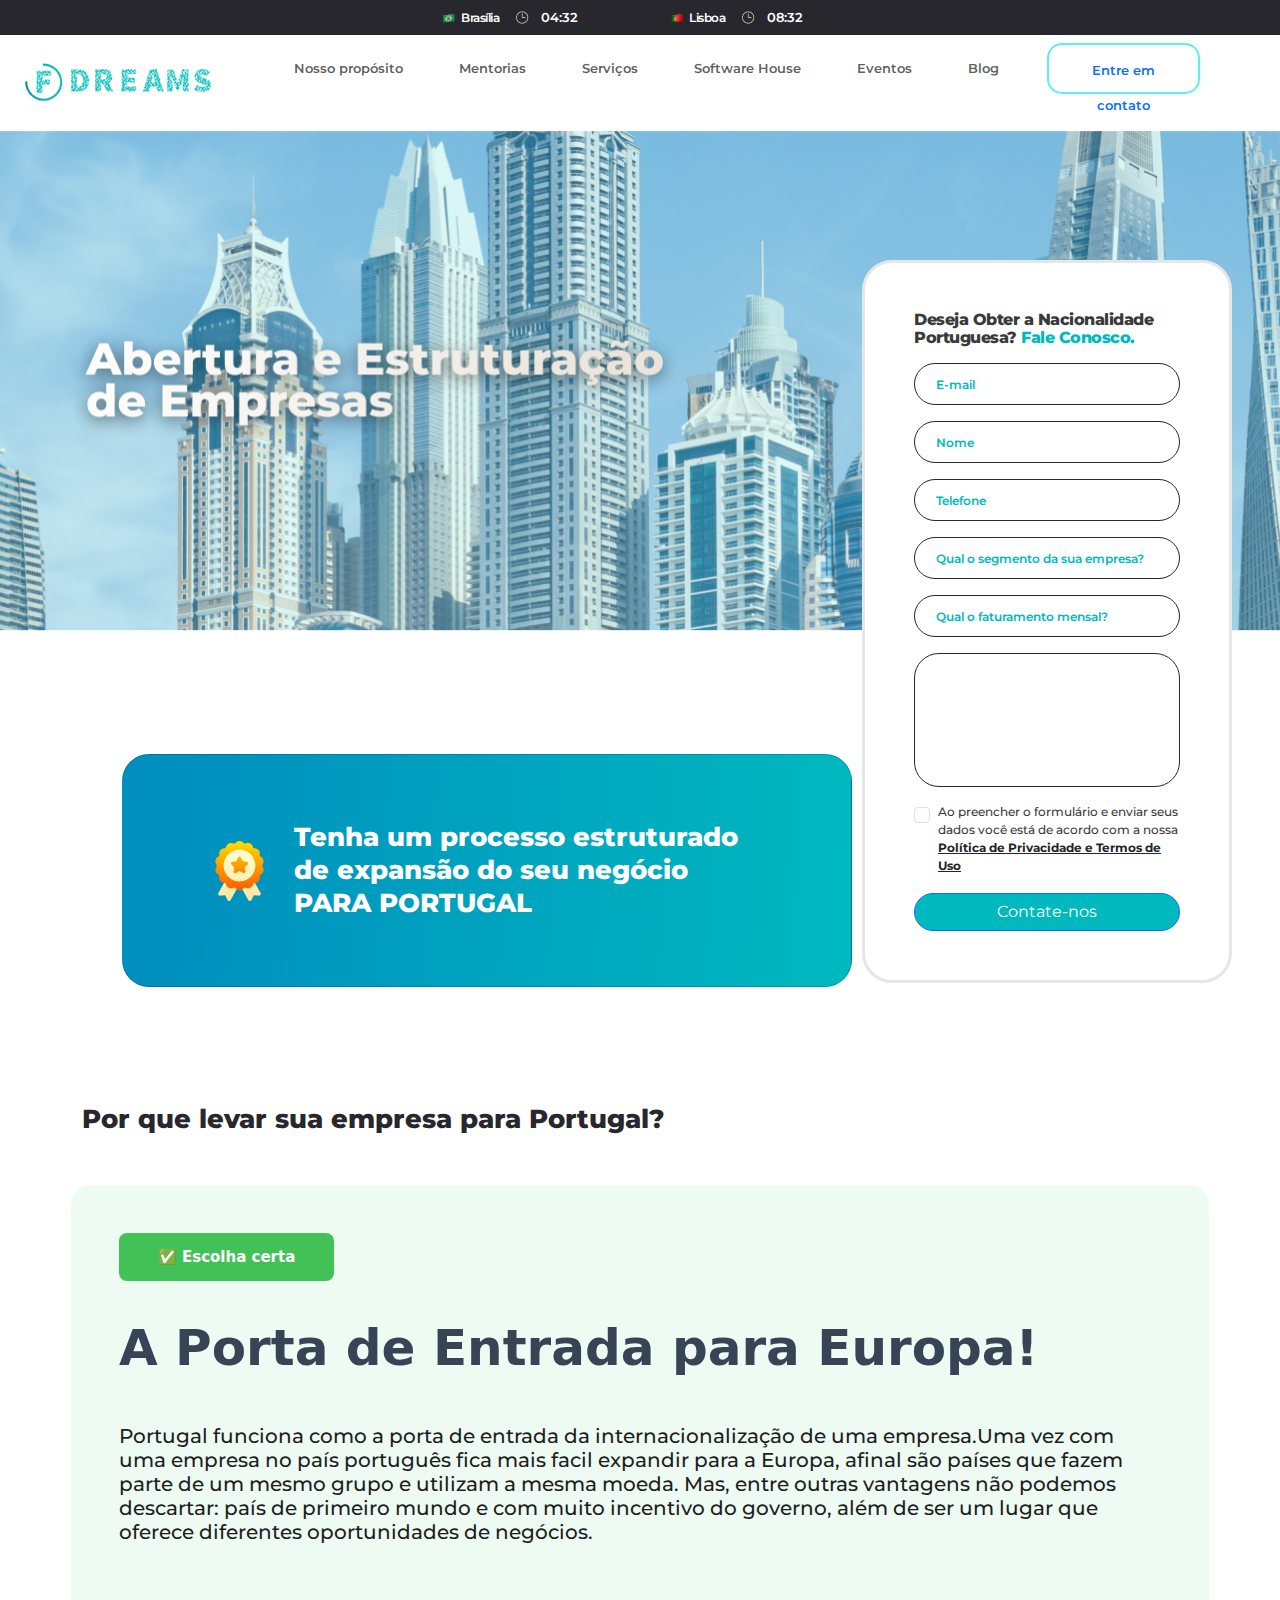
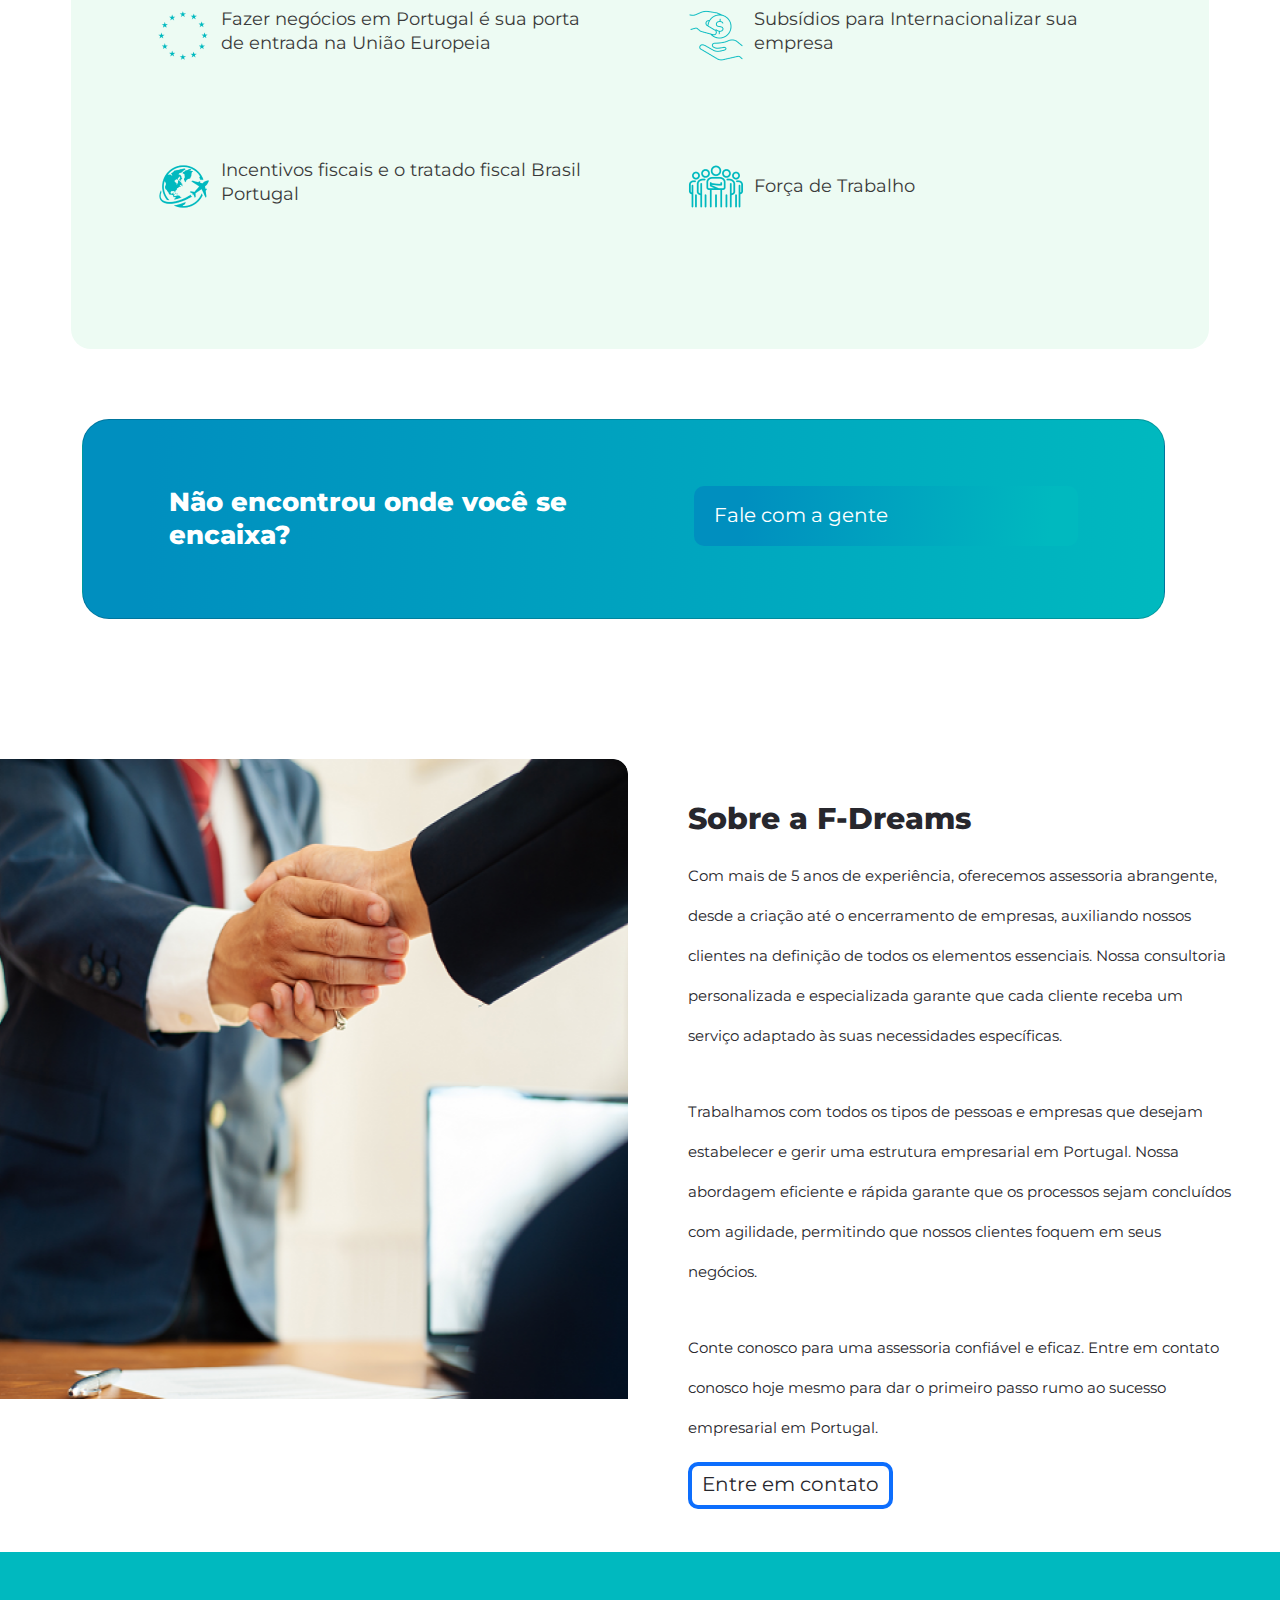
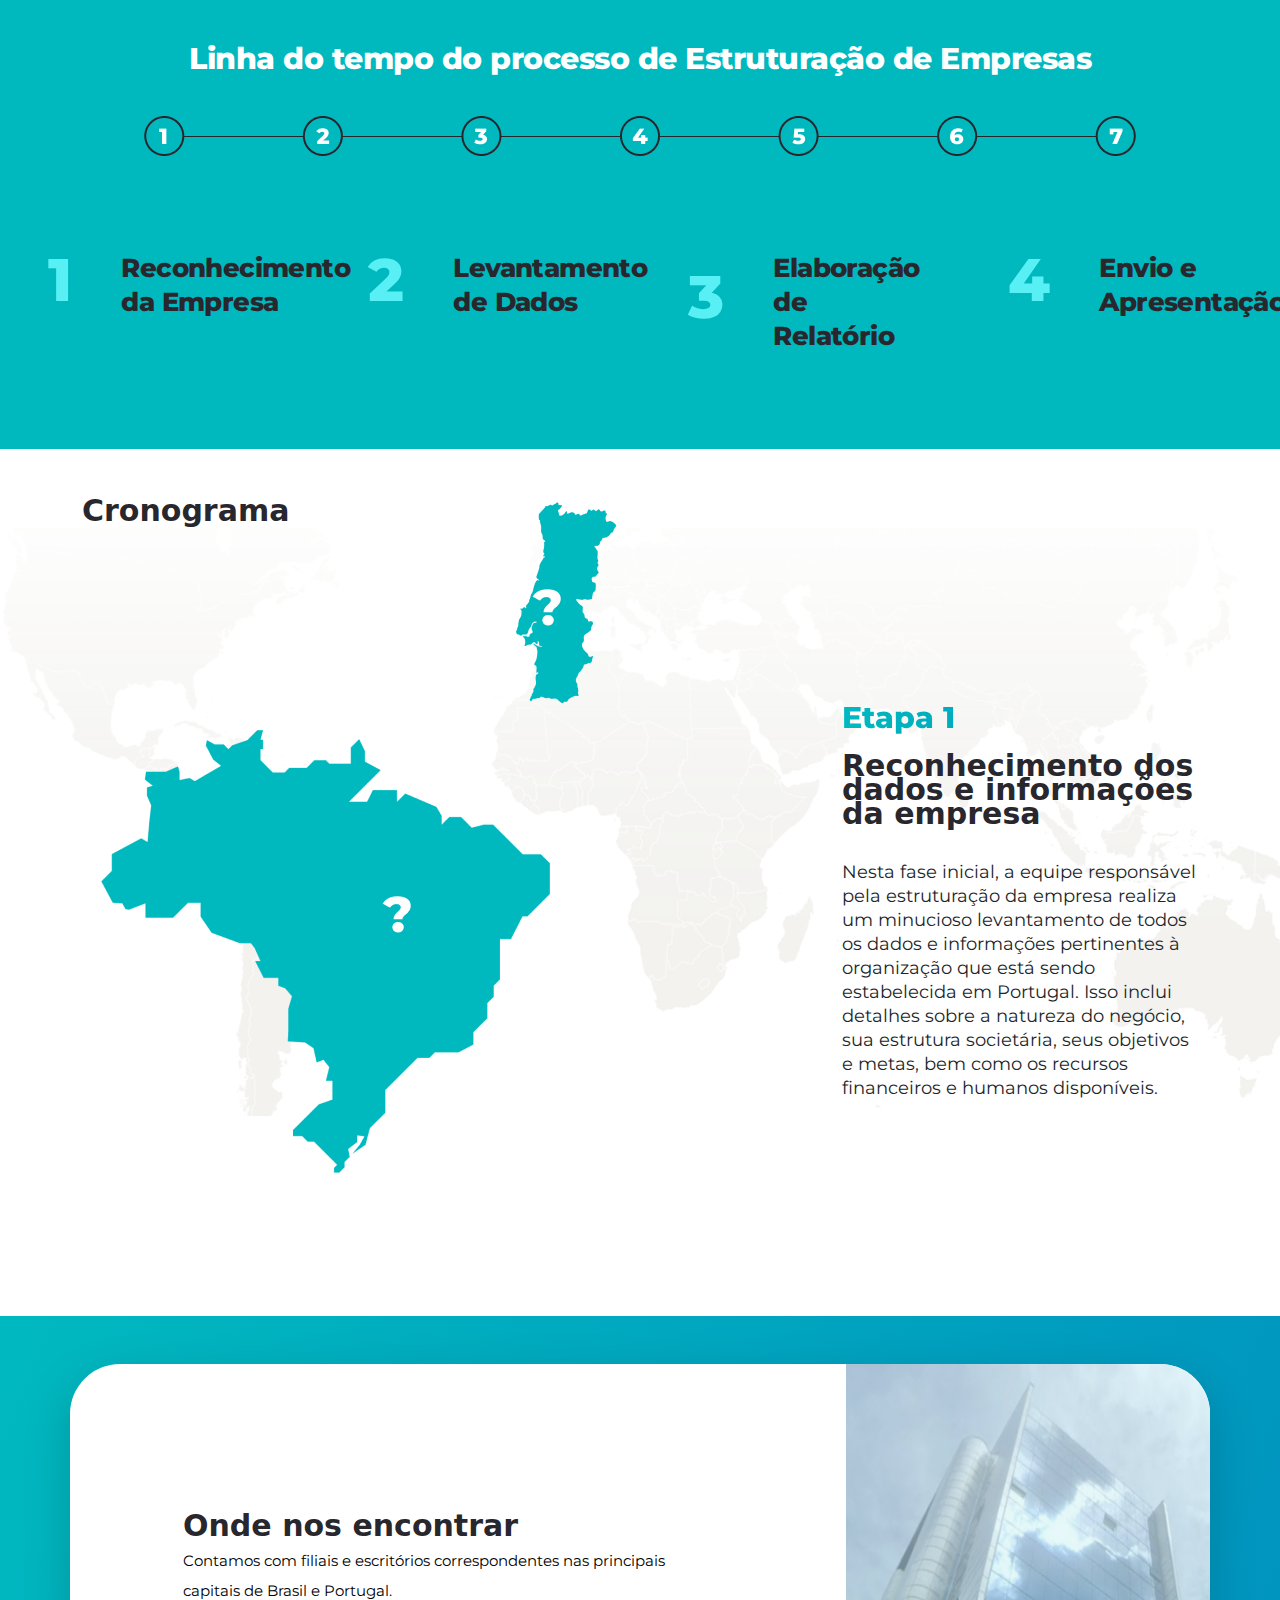
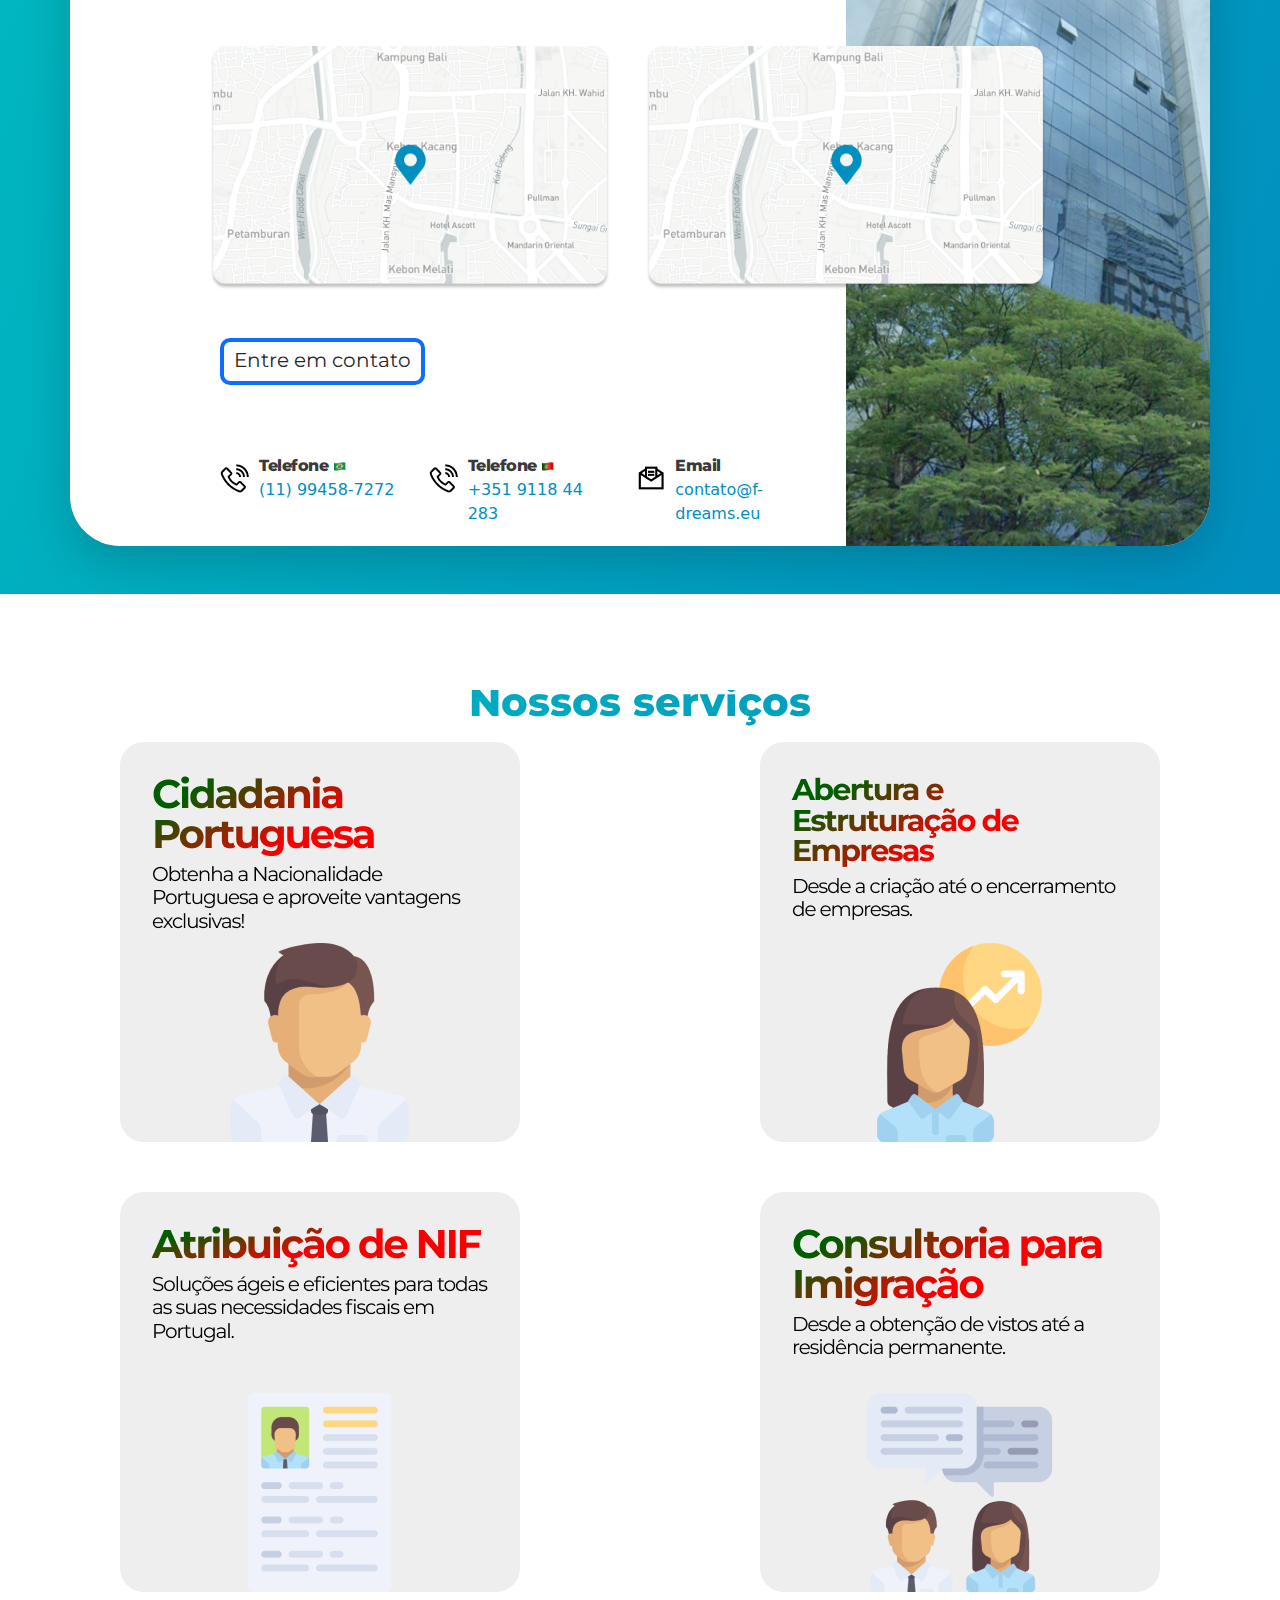
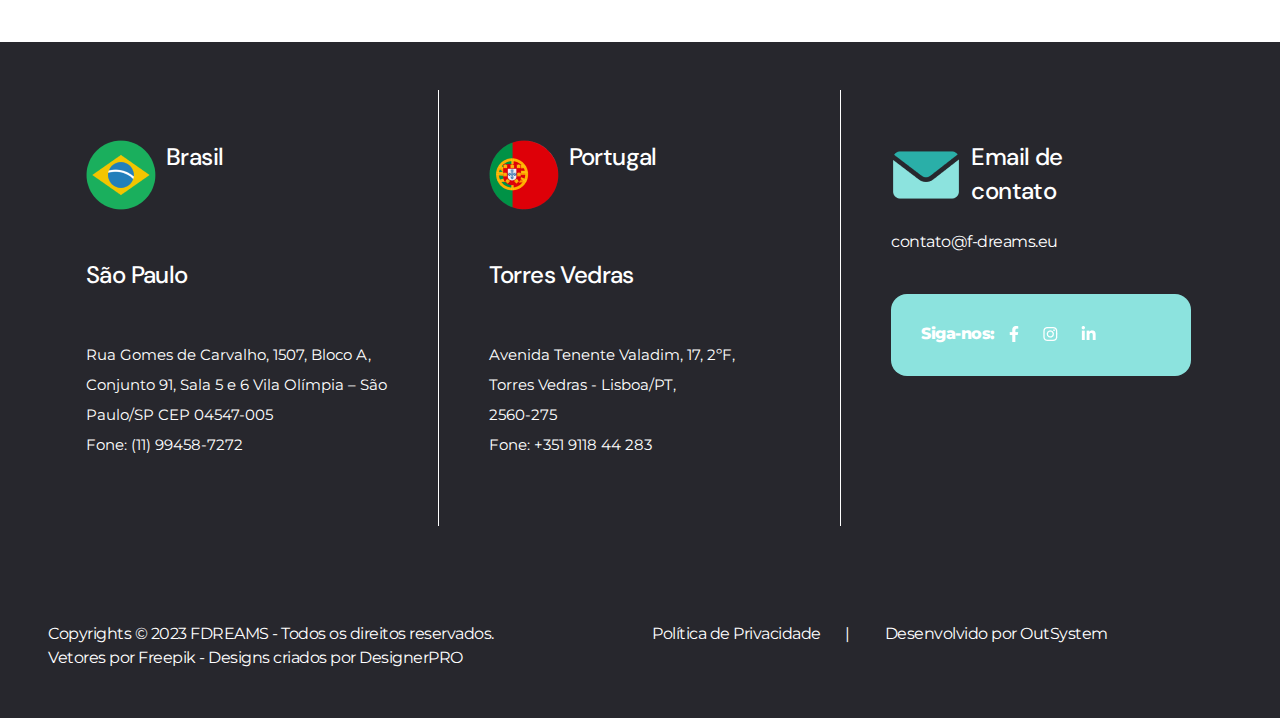
==== commit 12de2384: "mail setup" ====
--- a/abertura-e-estruturacao.html
+++ b/abertura-e-estruturacao.html
@@ -26,7 +26,7 @@
         </div>
 
     </div>
-    <div class="container-fluid NavBar">
+    <div class="container-fluid NavBar nav-bar-1">
         <nav class="navbar navbar-expand-lg">
             <div class="container-fluid">
               <!-- Logo on the left -->
@@ -40,25 +40,25 @@
               <div class="collapse navbar-collapse justify-content-end" id="navbarNav">
                 <ul class="navbar-nav">
                   <li class="nav-item">
-                    <a class="nav-link" href="#">Nosso propósito</a>
+                    <a class="nav-link" href="nosso-proposito.html">Nosso propósito</a>
                   </li>
                   <li class="nav-item">
-                    <a class="nav-link" href="#">Mentorias</a>
+                    <a class="nav-link" href="mentorias.html">Mentorias</a>
                   </li>
                   <li class="nav-item">
-                    <a class="nav-link" href="#">Serviços</a>
+                    <a class="nav-link" href="servicos.html">Serviços</a>
                   </li>
                   <li class="nav-item">
-                    <a class="nav-link" href="#">Software House</a>
+                    <a class="nav-link" href="software-house.html">Software House</a>
                   </li>
                   <li class="nav-item">
-                    <a class="nav-link" href="#">Eventos</a>
+                    <a class="nav-link" href="eventos.html">Eventos</a>
                   </li>
                   <li class="nav-item">
-                    <a class="nav-link" href="#">Blog</a>
+                    <a class="nav-link" href="https://blog.f-dreams.eu">Blog</a>
                   </li>
                   <li class="nav-item">
-                    <button class="custom-btn me-2" type="button">Entre em contato</button>                </li>
+                    <a class="custom-btn me-2" href="https://blog.f-dreams.eu/contato" type="button">Entre em contato</a>                </li>
                 </ul>
               </div>
             </div>
@@ -68,7 +68,7 @@
         <div class="card card-form">
             <div class="card-body">
                <div class="pb-3"> Deseja Obter a Nacionalidade Portuguesa? <span class="pb-3" style="color: #00B9BF;">Fale Conosco.</span></div>
-               <form action="mail.php" method="post" class="row g-3">
+               <form action="mailabertura.php" method="post" class="row g-3">
                 <div class="col-md-12">
                   <input type="email" name="email" placeholder="E-mail" class="form-control custom-input" id="inputEmail4">
                 </div>
--- a/css/style.css
+++ b/css/style.css
@@ -912,6 +912,7 @@
     line-height: 35px;
     letter-spacing: 0em;
     text-align: center;
+    text-decoration: none;
 
 
 
@@ -971,7 +972,7 @@
 .nif-img-box{
     width: 445px;
     height: 579px;
-
+    padding-left: 80px !important;
 }
 .nif-sec2-text p{
 
@@ -1166,6 +1167,25 @@
     padding-left:150px;
     padding-top: 50px;
 }
+.table-responsive {
+    width: 450px;
+}
+.passport-section-img img {
+    width: 100%;
+}
+.map2 img {
+    width: 100%;
+}
+.que-sec {
+    padding-top: 25rem; 
+    padding-left: 10rem !important;
+    padding-right: 10rem !important;
+}
+.nif-section {
+    padding-top: 10rem;
+    padding-left: 10rem !important;
+    padding-right: 10rem !important;
+}
 @media only screen and (max-width: 1400px){
     .card-form{
         left: 850px;
@@ -1246,7 +1266,7 @@
         left: 70px;
         display: inline;
     }
-    .abetura-map2-icon {
+    .abetura-map2-icon, .map2-icon {
         left: 250px;
         display: inline;
     }
@@ -1274,6 +1294,12 @@
     .social-link img {
         width: 100%;
     }
+    .que-sec {
+        padding-top: 25rem; 
+        margin-top: 500px;
+        padding-left: 5rem !important;
+        padding-right: 5rem !important;
+    }
 }
 @media only screen and (max-width: 1000px){
     .card-form{
@@ -1301,6 +1327,14 @@
     .blue-card {
         margin: 640px 0px 0px 0px;
     }
+    .nav-bar-1 {
+        z-index: 999;
+        position: absolute; 
+        background-color: white !important;
+    }
+    .home-banner-abetura, .home-banner {
+        margin-top: 50px;
+    }
     .section-2{
         width: 100% !important;
         height: 920px;
@@ -1334,6 +1368,20 @@
     .img-6-2 img {
         width: 300px;
     }
+    .table-responsive {
+        width: 400px;
+    }
+    .que-sec {
+        padding-top: 25rem; 
+        margin-top: 500px;
+        padding-left: 5rem !important;
+        padding-right: 5rem !important;
+    }
+    .nif-section {
+        padding-top: 10rem;
+        padding-left: 10px !important;
+        padding-right: 0 !important;
+    }
 }
 @media only screen and (max-width: 767px){
     .section-2{
@@ -1369,6 +1417,15 @@
     .image-gallary {
         margin-top: 950px;
     }
+    .passport-section-img {
+        left: 0;
+    }
+    .que-sec {
+        padding-top: 25rem; 
+        margin-top: 480px;
+        padding-left: 20px !important;
+        padding-right: 0 !important;
+    }
 }
 @media only screen and (max-width: 700px){
 	.img-6-1 {
@@ -1387,6 +1444,10 @@
     .passport-btn {
         margin-left: 50px;
     }
+    .nif-img-box img{
+        width: 90%;
+        padding-left: 0 !important;
+    }
 }
 @media only screen and (max-width: 590px){
 	.img-6-1 {
@@ -1396,12 +1457,19 @@
         padding-left: 100px !important;
         margin-top: 20px !important;
     }
+    .passport-section-img {
+        left: -52px;
+    }
+    
     
 }
 @media only screen and (max-width: 550px){
 	.image-gallary {
         margin-top: 990px;
     }
+    .passport-section-img {
+        left: -82px;
+    }
 }
 @media only screen and (max-width: 515px){
 	.img-6-1 {
@@ -1421,6 +1489,10 @@
         left: 221px;
         display: inline;
     }
+    .map2-icon {
+        left: 168px;
+        display: inline;
+    }
     .img-6-1 img {
         width: 200px;
     }
@@ -1438,6 +1510,12 @@
     .passport-btn a span {
         font-size: 15px;
     }
+    .image-gallary {
+        margin-top: 1123px;
+    }
+    .table-responsive {
+        width: 300px;
+    }
 }
 @media only screen and (max-width: 425px){
 	.tell {
@@ -1446,5 +1524,14 @@
     .service-card img{
         width: 90%;
     }
-}
-
+    .global-text-design-bottom-sec {
+        font-size: 30px;
+    }
+}
+@media only screen and (max-width: 390px){
+	
+    .image-gallary {
+        margin-top: 1120px;
+    }
+}
+
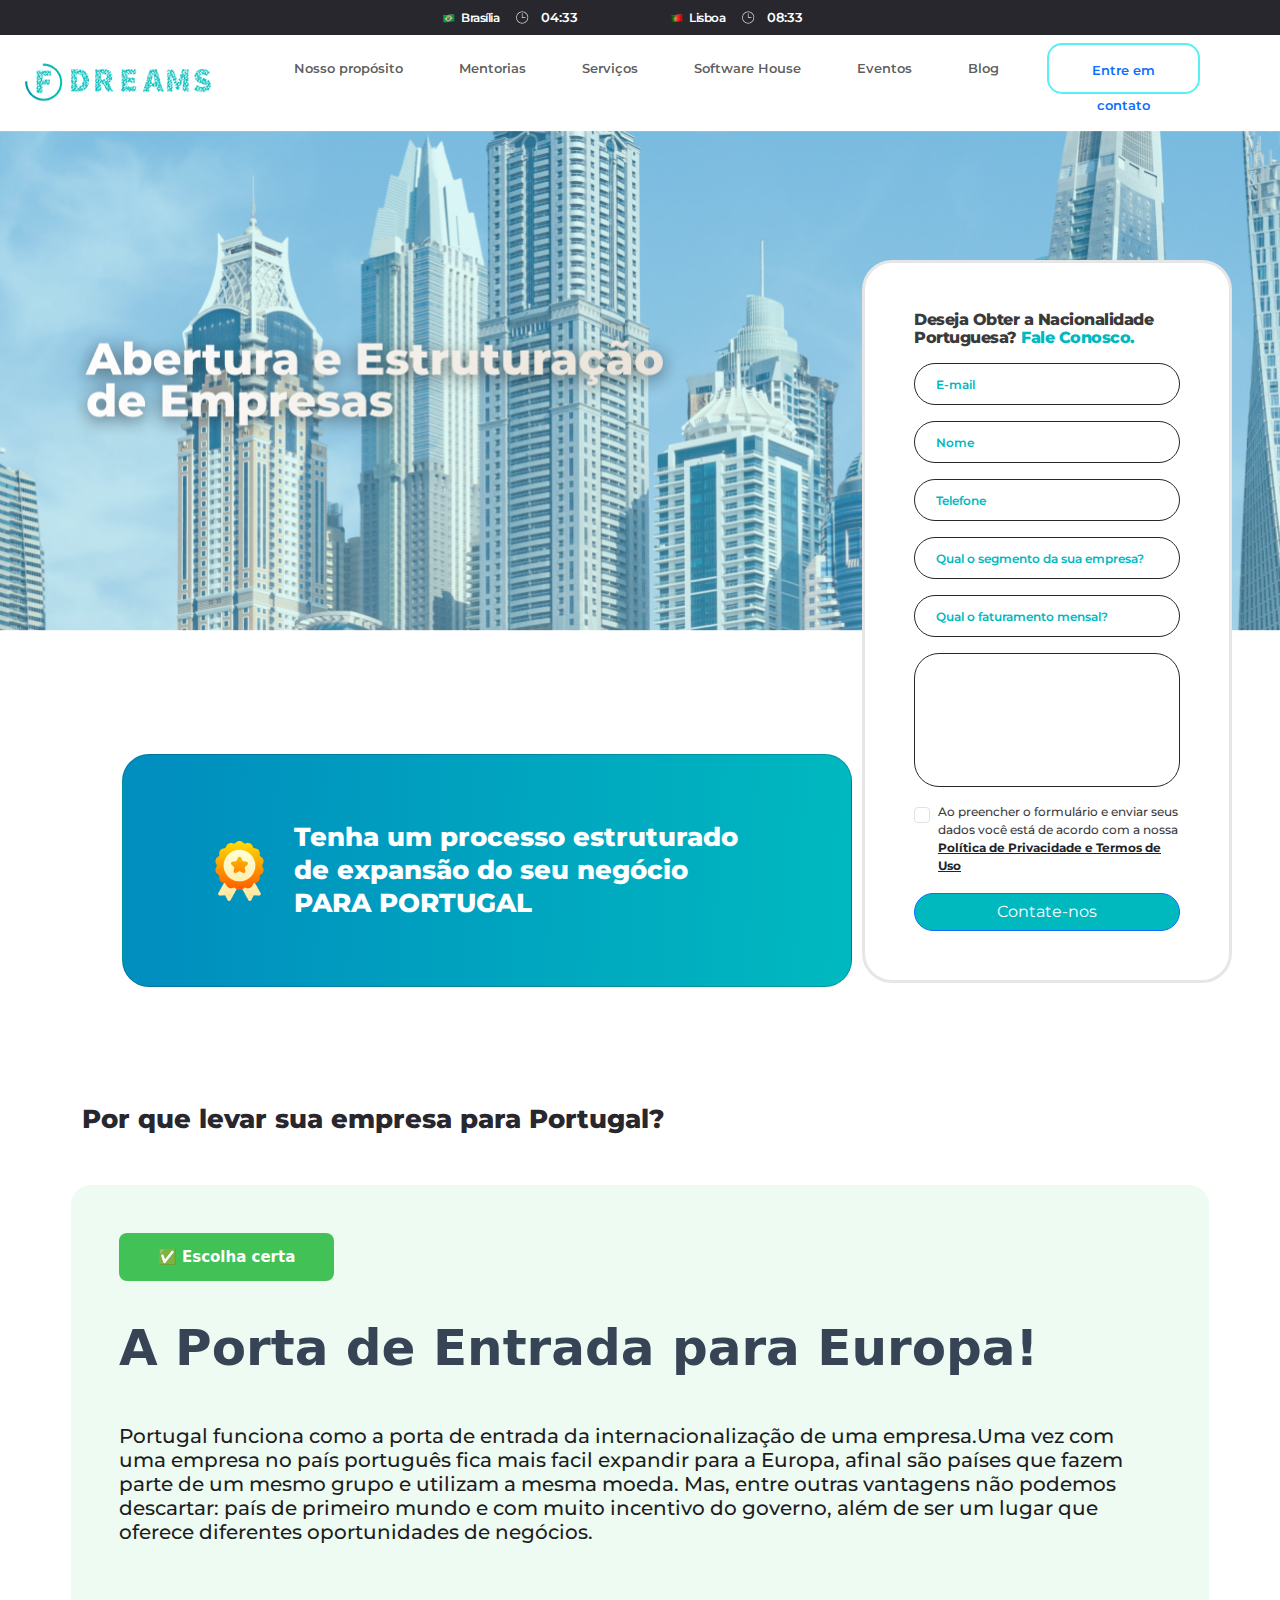
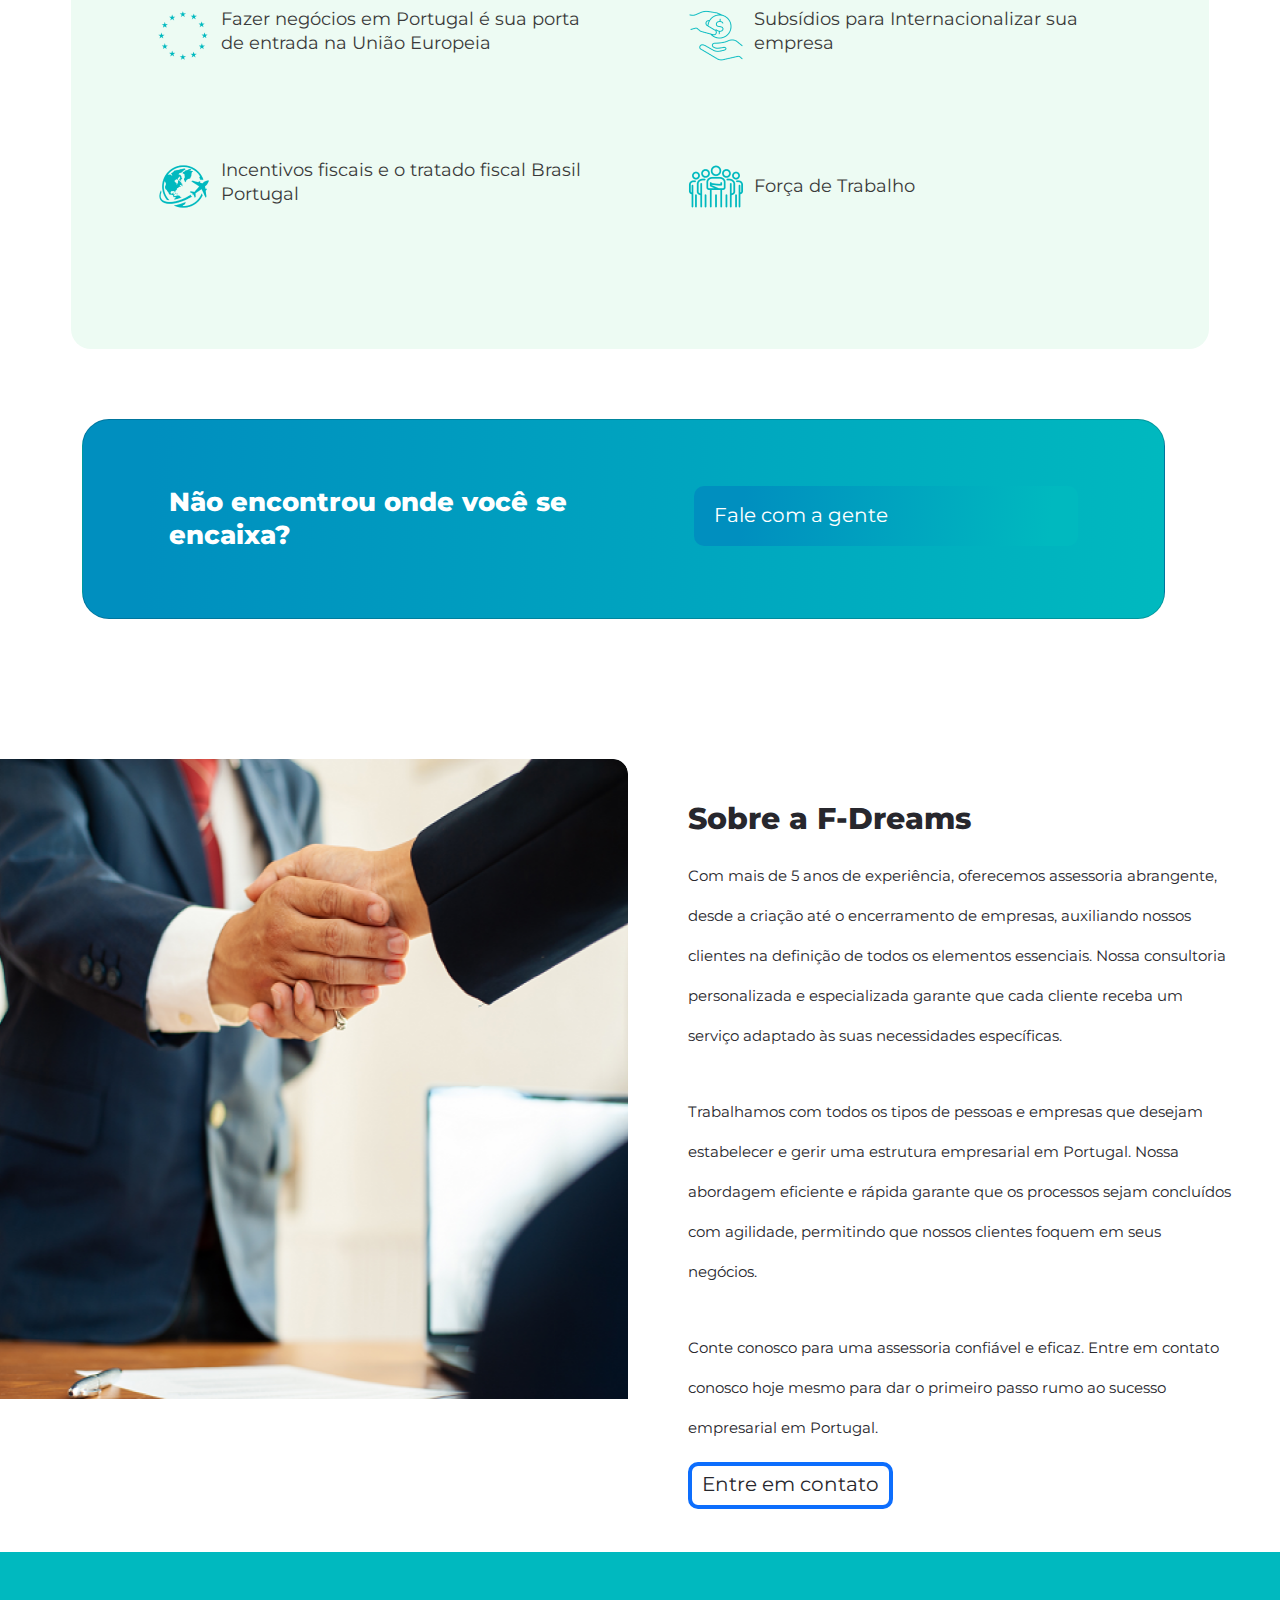
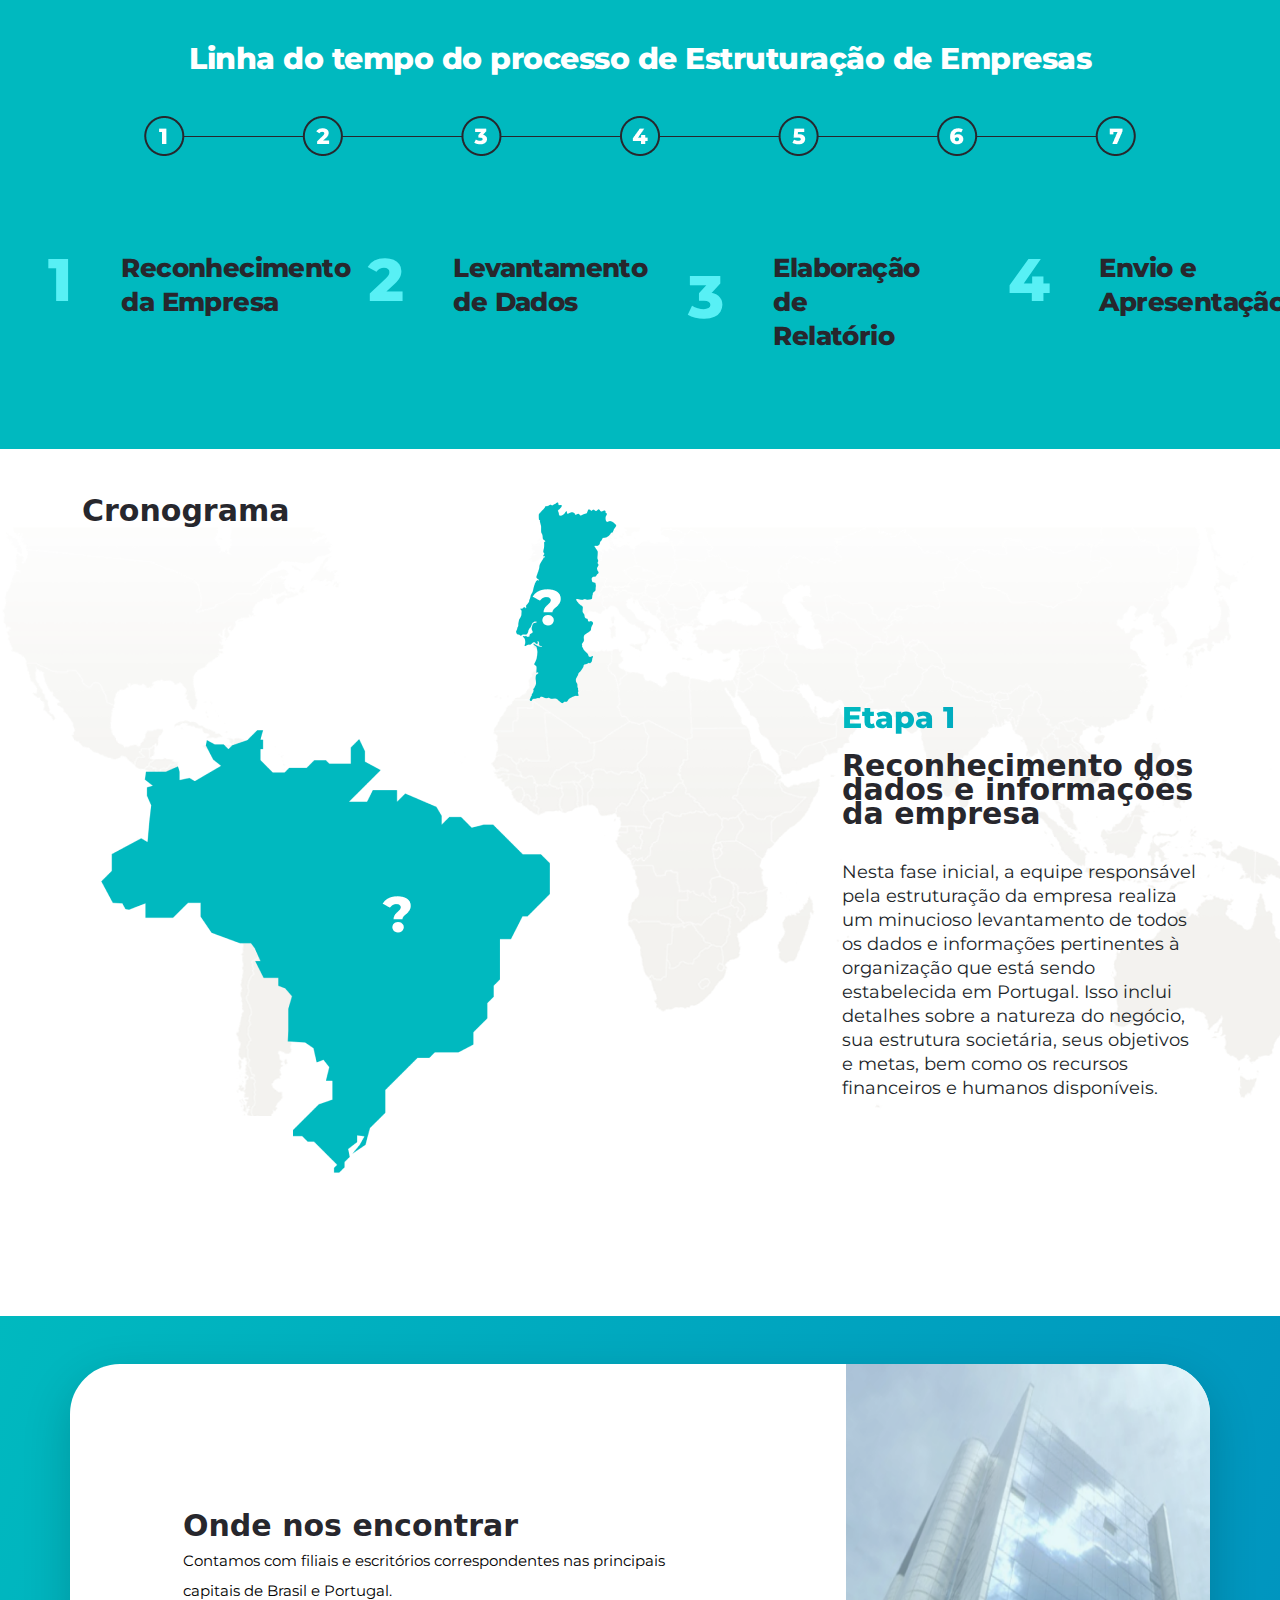
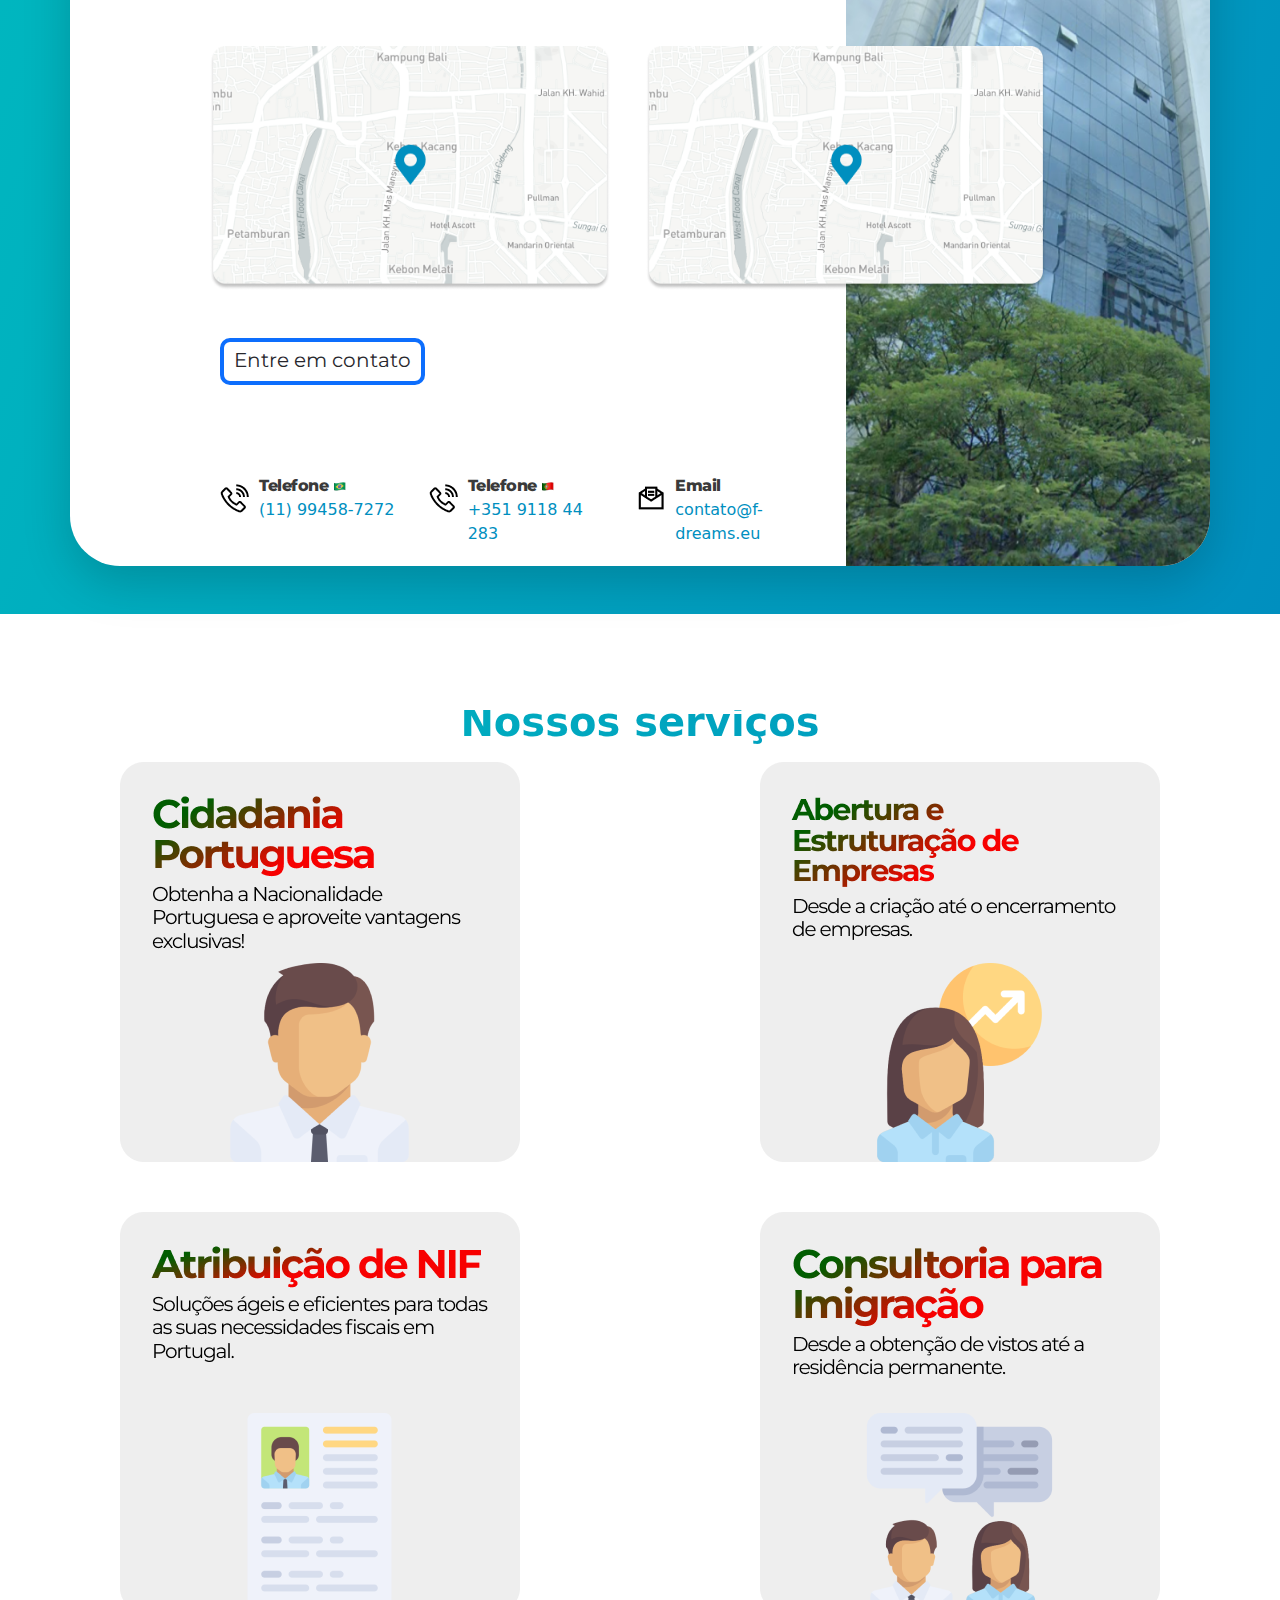
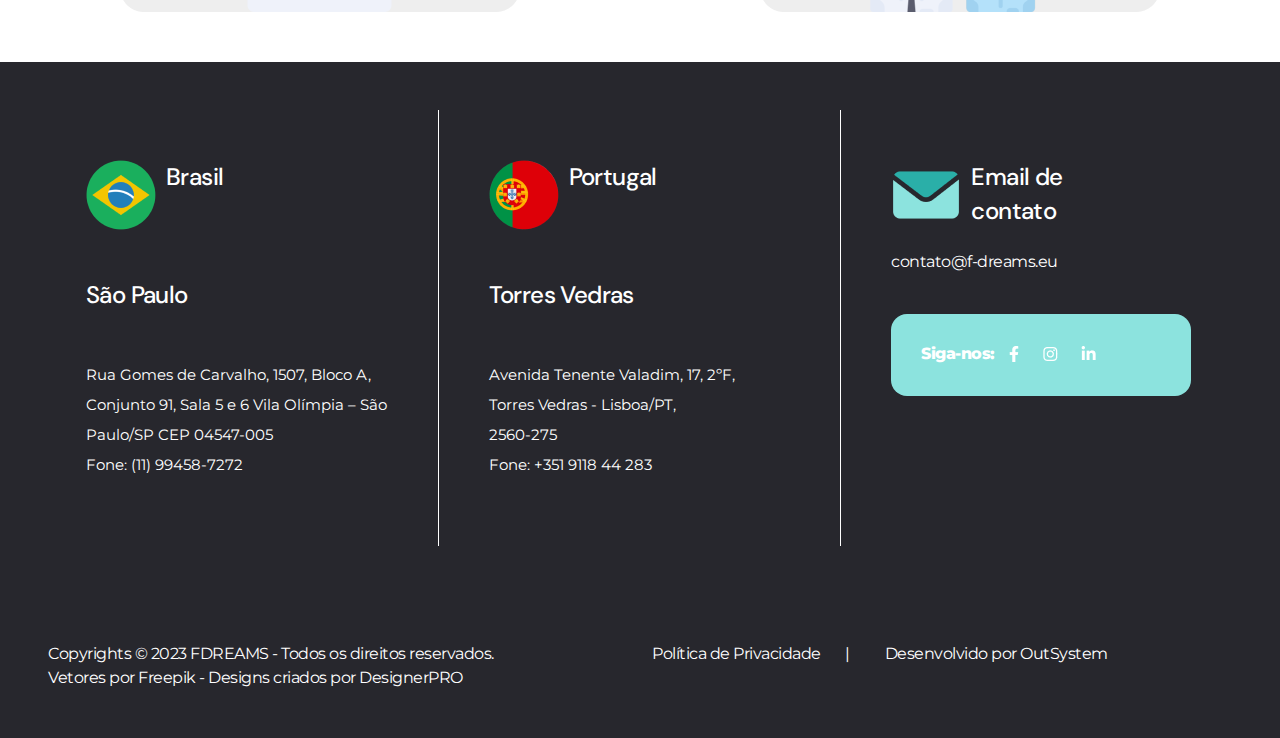
==== commit d2f7fb4a: "all completed" ====
--- a/abertura-e-estruturacao.html
+++ b/abertura-e-estruturacao.html
@@ -435,19 +435,7 @@
 </div>
 <div class="container-fluid pt-5 mt-5">
   <div class="row">
-    <h1 style="
-    font-family: Montserrat;
-    font-size: 40px;
-    font-weight: 800;
-    line-height: 24px;
-    letter-spacing: 0em;
-    text-align: center;
-    background: linear-gradient(90.64deg, #00B9BF 0%, #008FBF 107.98%);
-    -webkit-background-clip: text; /* For Safari/Chrome */
-    background-clip: text;
-    color: transparent;
-    padding-bottom: 20px;"
-    >Nossos serviços</h1>
+    <h1 class="service-head">Nossos serviços</h1>
       <div class="col-lg-6 service-card">
           <div class="d-flex justify-content-center ">
               <img src="./images/Top Card.png" alt="">
--- a/css/style.css
+++ b/css/style.css
@@ -993,6 +993,9 @@
     justify-content: center;
     
 }
+.page-content {
+    text-align: center;
+}
 .page-content h1{
  
     font-size: 45px;
@@ -1046,7 +1049,6 @@
     color: #00B9BF;
     text-align: center;
     border: 1px solid white;
-
 }
 .home-banner-consult{
     background-image: url('../images/Hero\ Bannerconsult.png');
@@ -1165,7 +1167,8 @@
 }
 .tell {
     padding-left:150px;
-    padding-top: 50px;
+    padding-top: 70px;
+    padding-bottom: 20px;
 }
 .table-responsive {
     width: 450px;
@@ -1185,6 +1188,21 @@
     padding-top: 10rem;
     padding-left: 10rem !important;
     padding-right: 10rem !important;
+}
+.global-comm img {
+    width: 100% !important;
+}
+.service-head {
+    font-size: 40px;
+    font-weight: 800;
+    line-height: 24px;
+    letter-spacing: 0em;
+    text-align: center;
+    background: linear-gradient(90.64deg, #00B9BF 0%, #008FBF 107.98%);
+    -webkit-background-clip: text; /* For Safari/Chrome */
+    background-clip: text;
+    color: transparent;
+    padding-bottom: 20px;
 }
 @media only screen and (max-width: 1400px){
     .card-form{
@@ -1332,8 +1350,15 @@
         position: absolute; 
         background-color: white !important;
     }
-    .home-banner-abetura, .home-banner {
+    .home-banner-abetura, .home-banner, .home-banner-consult, .home-banner-index {
         margin-top: 50px;
+    }
+    .index-banner-img img {
+        display: none;
+    }
+    .index-banner-content {
+        padding: 10px;
+        margin-top: 150px;
     }
     .section-2{
         width: 100% !important;
@@ -1382,6 +1407,22 @@
         padding-left: 10px !important;
         padding-right: 0 !important;
     }
+    .gradient-box img {
+        display: none !important;
+    }
+    .gradient-img {
+        display: none;
+    }
+    .page-content h1 {
+        font-size: 34px;
+    }
+    .page-content span {
+        font-size: 25px;
+        display: block;
+    }
+    .avg-deadlines {
+        padding-bottom: 40px;
+    }
 }
 @media only screen and (max-width: 767px){
     .section-2{
@@ -1460,8 +1501,15 @@
     .passport-section-img {
         left: -52px;
     }
-    
-    
+    .thank-you-page-btn {
+        width: 200px;
+        height: 50px;
+        padding-bottom: 50px !important;
+        font-size: 20px;
+    }
+    .index-sec2-heading {
+        font-size: 30px;
+    }
 }
 @media only screen and (max-width: 550px){
 	.image-gallary {
@@ -1470,6 +1518,20 @@
     .passport-section-img {
         left: -82px;
     }
+    .consult-img-box img {
+        width: 100%;
+        margin-top: 100px;
+    }
+    .section-2{
+        height: 100%;
+    }
+    .timeline-head-itmes span {
+        font-size: 20px;
+        line-height: 30px;
+    }
+    .img-box img{
+        height: auto;
+    }
 }
 @media only screen and (max-width: 515px){
 	.img-6-1 {
@@ -1502,6 +1564,28 @@
     .tell {
         padding-left: 100px;
     }
+    .consult-img-box img {
+        margin-top: 130px;
+    }
+    .page-content h1 {
+        font-size: 30px;
+    }
+    .page-content span {
+        font-size: 20px;
+    }
+    .thank-you-page-btn {
+        width: 140px;
+        height: 50px;
+        padding-bottom: 50px !important;
+        font-size: 12px;
+    }
+    .service-head {
+        font-size: 30px;
+        line-height: 24px;
+    }
+    .global-text-design-bottom-sec {
+        line-height: 30px;
+    }
 }
 @media only screen and (max-width: 480px){
 	.image-gallary {
@@ -1516,6 +1600,13 @@
     .table-responsive {
         width: 300px;
     }
+    .consult-img-box img {
+        margin-top: 160px;
+    }
+    .green-box-heading  {
+        font-size:  30px;
+        line-height: 30px;
+    }
 }
 @media only screen and (max-width: 425px){
 	.tell {
@@ -1526,6 +1617,9 @@
     }
     .global-text-design-bottom-sec {
         font-size: 30px;
+    }
+    .consult-img-box img {
+        margin-top: 190px;
     }
 }
 @media only screen and (max-width: 390px){
@@ -1533,5 +1627,26 @@
     .image-gallary {
         margin-top: 1120px;
     }
-}
-
+    .consult-img-box img {
+        margin-top: 200px;
+    }
+    .thank-you-page-btn {
+        width: 120px;
+        height: 50px;
+        padding-left: 20px;
+        padding-right: 20px;
+        padding-bottom: 50px !important;
+        font-size: 12px;
+    }
+}
+@media only screen and (max-width: 360px){
+    .thank-you-page-btn {
+        width: 120px;
+        height: 50px;
+        padding-left: 5px;
+        padding-right: 5px;
+        padding-bottom: 50px !important;
+        font-size: 10px;
+    }
+}
+
